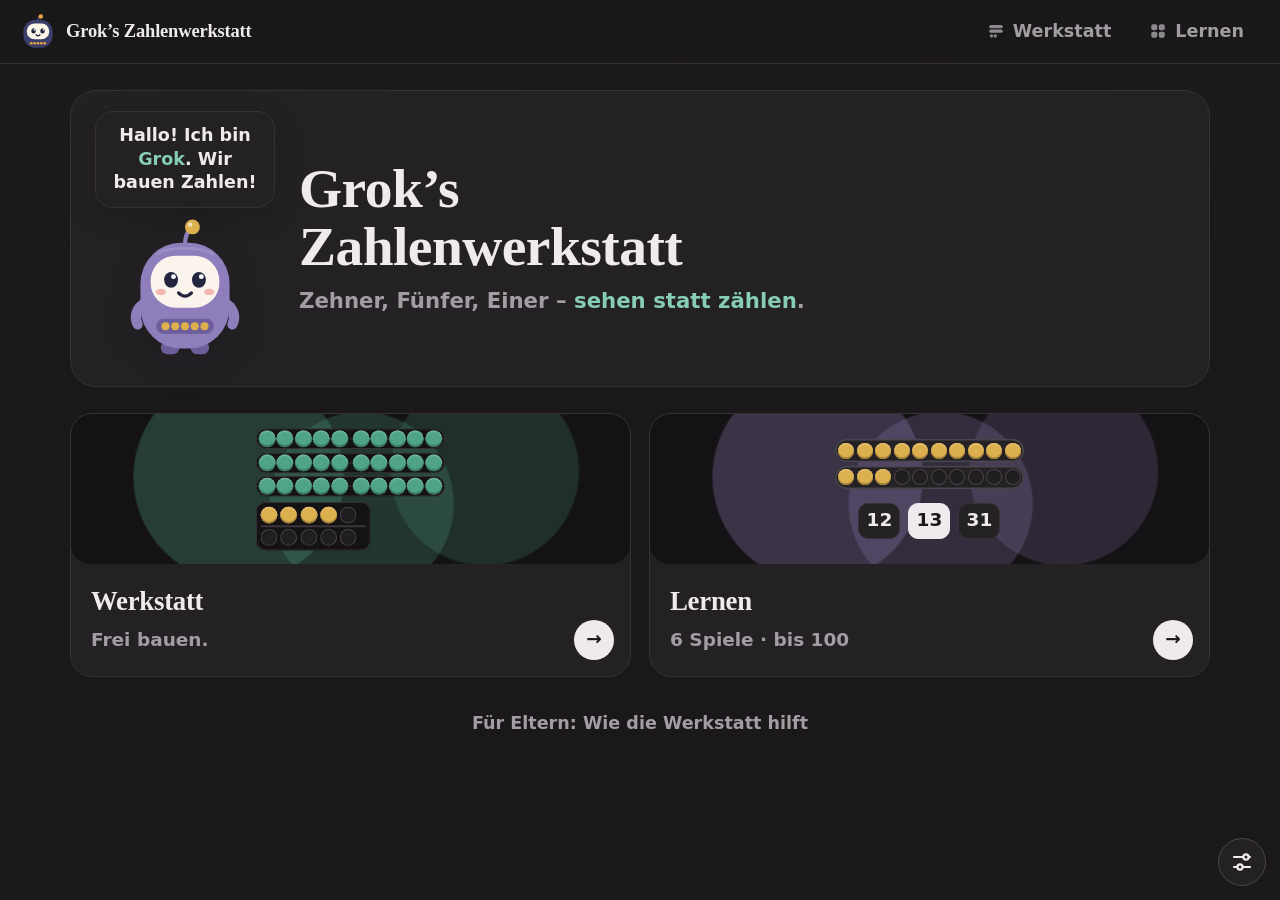
==== index.html @ 6fd3d5c6 "v4: ruhige 2D-Perlen, gleiche Perlengröße, Zehner machen/Bäm-Hammer, sichtbare Mulden, Icons & Geist" ====
<!doctype html>
<html lang="de">
<head>
  <meta charset="utf-8">
  <meta name="viewport" content="width=device-width, initial-scale=1, viewport-fit=cover">
  <meta name="theme-color" content="#1A181A">
  <meta name="apple-mobile-web-app-capable" content="yes">
  <meta name="apple-mobile-web-app-title" content="Zahlenwerkstatt">
  <meta name="description" content="Grok’s Zahlenwerkstatt – Zahlen bis 100 in Fünfern und Zehnern sehen, statt zu zählen.">
  <title>Grok’s Zahlenwerkstatt</title>
  <link rel="icon" href="favicon.svg" type="image/svg+xml">
  <link rel="apple-touch-icon" href="favicon.svg">
  <link rel="preload" href="fonts/andika-700.woff2" as="font" type="font/woff2" crossorigin>
  <script>
    // Einstellungen (Farbwelt, Schrift, Größe) sofort anwenden – kein Aufblitzen der Standardfarben.
    (function () {
      var s = {};
      try { s = (JSON.parse(localStorage.getItem('gzw.v1')) || {}).settings || {}; } catch (e) {}
      var d = document.documentElement;
      d.setAttribute('data-theme', s.theme || 'nacht');
      d.setAttribute('data-font', s.font || 'andika');
      d.setAttribute('data-size', s.size || 'l');
    })();
    // Falls das Stylesheet einmal nicht lädt (z. B. kurzer 503 direkt nach einem Deploy):
    // bis zu 3-mal mit frischer URL neu laden, statt eine ungestylte Seite zu zeigen.
    window.GZW_VERSION = '4';
    window.gzwRetryCss = function (link) {
      var n = (+link.dataset.retry || 0) + 1;
      if (n > 3) return;
      setTimeout(function () {
        var fresh = link.cloneNode();
        fresh.dataset.retry = n;
        fresh.href = 'css/style.css?v=' + window.GZW_VERSION + '&r=' + Date.now();
        link.replaceWith(fresh);
      }, 400 * n);
    };
  </script>
  <link rel="stylesheet" href="css/style.css?v=4" onerror="gzwRetryCss(this)">
</head>
<body>
  <header class="topbar">
    <a class="brand" href="#/" aria-label="Startseite">
      <img src="favicon.svg" alt="" width="36" height="36">
      <span class="brand-text">Grok’s <b>Zahlenwerkstatt</b></span>
    </a>
    <nav class="nav" aria-label="Hauptmenü">
      <a href="#/werkstatt" data-page="werkstatt"><svg class="nav-ico" viewBox="0 0 24 24" aria-hidden="true"><rect x="3" y="4" width="18" height="4.4" rx="2.2"/><rect x="3" y="10" width="18" height="4.4" rx="2.2"/><circle cx="6" cy="18.6" r="2.2"/><circle cx="11" cy="18.6" r="2.2"/></svg><span>Werkstatt</span></a>
      <a href="#/lernen" data-page="lernen"><svg class="nav-ico" viewBox="0 0 24 24" aria-hidden="true"><rect x="3" y="3" width="8" height="8" rx="2.4"/><rect x="13" y="3" width="8" height="8" rx="2.4"/><rect x="3" y="13" width="8" height="8" rx="2.4"/><rect x="13" y="13" width="8" height="8" rx="2.4"/></svg><span>Lernen</span></a>
    </nav>
  </header>
  <main id="app"></main>
  <noscript>Bitte JavaScript aktivieren.</noscript>
  <script type="module" src="js/main.js?v=4"></script>
</body>
</html>
---- css/style.css ----
/* ============================================================
   Grok's Zahlenwerkstatt – ruhig, klar, touch-first
   v4: Themen (Nacht · Kakao · Morgen), Schriften (Andika · Lexend ·
       Fredoka), Größen (Kompakt · Groß · Riesig), flache Perlen,
       sichtbare Mulden, große Bündel-Knöpfe, Layouts ohne Scrollen.
   ============================================================ */

/* ---------- Schriften (SIL OFL, selbst gehostet) ---------- */
@font-face {
  font-family: 'Nunito'; font-style: normal; font-weight: 400 900; font-display: swap;
  src: url('../fonts/nunito-latin.woff2') format('woff2');
  unicode-range: U+0000-00FF, U+0131, U+0152-0153, U+02BB-02BC, U+02C6, U+02DA, U+02DC, U+0304, U+0308, U+0329, U+2000-206F, U+20AC, U+2122, U+2191, U+2193, U+2212, U+2215, U+FEFF, U+FFFD;
}
@font-face {
  font-family: 'Andika'; font-style: normal; font-weight: 400; font-display: swap;
  src: url('../fonts/andika-400.woff2') format('woff2');
}
@font-face {
  font-family: 'Andika'; font-style: normal; font-weight: 700 900; font-display: swap;
  src: url('../fonts/andika-700.woff2') format('woff2');
}
@font-face {
  font-family: 'Lexend'; font-style: normal; font-weight: 400 800; font-display: swap;
  src: url('../fonts/lexend-var.woff2') format('woff2');
}
@font-face {
  font-family: 'Fredoka'; font-style: normal; font-weight: 400 700; font-display: swap;
  src: url('../fonts/fredoka-var.woff2') format('woff2');
}
@font-face {
  font-family: 'Fraunces'; font-style: normal; font-weight: 500 700; font-display: swap;
  src: url('../fonts/fraunces-var.woff2') format('woff2');
}
/* ältere Auswahl (v3) – bleibt für gespeicherte Einstellungen erhalten */
@font-face {
  font-family: 'Atkinson Hyperlegible'; font-style: normal; font-weight: 400; font-display: swap;
  src: url('../fonts/atkinson-400.woff2') format('woff2');
}
@font-face {
  font-family: 'Atkinson Hyperlegible'; font-style: normal; font-weight: 700 900; font-display: swap;
  src: url('../fonts/atkinson-700.woff2') format('woff2');
}

/* ---------- Themen ---------- */
[data-theme="leinen"], [data-theme="salbei"] { --inset: var(--bg-soft); --blue: #7A9CC6; --purple: #9C88CC; --blob-a: 14%; --blob-glow: 16%; }
[data-theme="leinen"] {
  --bg: #F6F1EA; --bg-soft: #EFE8DE; --paper: #FFFCF7;
  --ink: #2A2B3D; --ink-soft: #6B6C80; --on-ink: #FFFFFF;
  --line: #E6DDD0; --line-strong: #D6C9B6;
  --glow-a: #FFF8EF; --glow-b: #E8F0EE;
  --vis-a: #FAF6EF; --vis-b: #EEF4F3;
  --cell: #F3EEE6; --cell-shadow: inset 0 1px 2px rgba(0,0,0,.07);
  --track: #F1EBE2; --wire: rgba(120, 100, 80, .22); --slot: rgba(231, 223, 211, .45);
  --shadow-c: 42, 43, 61;

  --one: #F0A63A; --one-deep: #D8891D; --one-hi: #FFE2A8; --one-ink: #8A5A05;
  --ten: #2D7C79; --ten-deep: #1F5C5A; --ten-hi: #8FD0CC;
  --hun: #C46A4A; --hun-deep: #9A4A32; --hun-hi: #F0B39A; --hun-ink: #8A3D28;
  --mate: #E28AA3; --mate-deep: #C3607E; --mate-hi: #F9D3DD;   /* Verliebte Zahlen – Rosé */
  --ok: #3E9B6E;
  --grok: #3B3F6B; --grok-deep: #2E3158; --grok-face: #FFF6EA; --grok-soft: #6B70A8;
}
[data-theme="salbei"] {
  --bg: #EEF2EE; --bg-soft: #E2E9E3; --paper: #FBFDFB;
  --ink: #22302B; --ink-soft: #5E6E67; --on-ink: #FFFFFF;
  --line: #D8E2DA; --line-strong: #C3D1C6;
  --glow-a: #F7FBF7; --glow-b: #E3ECEA;
  --vis-a: #F4F8F4; --vis-b: #E8F0EC;
  --cell: #EAF0EB; --cell-shadow: inset 0 1px 2px rgba(0,0,0,.07);
  --track: #E9EFEA; --wire: rgba(60, 90, 75, .22); --slot: rgba(214, 226, 217, .5);
  --shadow-c: 34, 48, 43;
  --one: #E9A23B; --one-deep: #CC841C; --one-hi: #FFE0A6; --one-ink: #7E5208;
  --ten: #2F7D6D; --ten-deep: #1E5A4E; --ten-hi: #93D2C2;
  --hun: #B8664A; --hun-deep: #8E4632; --hun-hi: #EBB29A; --hun-ink: #803A26;
  --mate: #DA86A0; --mate-deep: #B85C79; --mate-hi: #F6D0DC;
  --ok: #3A9468;
  --grok: #34485E; --grok-deep: #283A4D; --grok-face: #FBFAF2; --grok-soft: #5D7590;
}
:where(:root), [data-theme="nacht"] {
  /* Nacht – tiefes, warmes Fast-Schwarz; Tiefe durch Tonstufen statt Schatten; gedämpfte Edelstein-Farben */
  --bg: #1A181A; --bg-soft: #211E21; --paper: #242124; --inset: #141214;
  --ink: #EFEAEE; --ink-soft: #A39DA3; --on-ink: #1A181A;
  --line: #353135; --line-strong: #4A454A;
  --glow-a: #1F1C1F; --glow-b: #1C1A1D;
  --vis-a: #1A181A; --vis-b: #161416;
  --cell: #211E21; --cell-shadow: inset 0 1px 2px rgba(0,0,0,.5);
  --track: #141214; --wire: rgba(230, 220, 230, .14); --slot: #141214;
  --shadow-c: 0, 0, 0;
  --one: #DDB04F; --one-deep: #C29434; --one-hi: #F2D58F; --one-ink: #E9C46F;
  --ten: #4FA387; --ten-deep: #86CDB4; --ten-hi: #A3DCC8;
  --hun: #C97A5C; --hun-deep: #A35C42; --hun-hi: #EDB49C; --hun-ink: #E39C80;
  --mate: #D68BA6; --mate-deep: #EAAAC0; --mate-hi: #F6D2DF;
  --blue: #6F8FB8; --purple: #9580BD;
  --ok: #6CC08F;
  --grok: #8E7EBB; --grok-deep: #6C5E9A; --grok-face: #FBF4EC; --grok-soft: #B6A8DD;
  --blob-a: 22%; --blob-glow: 18%;
  color-scheme: dark;
}
/* Kakao – tief und warm: dunkles Kakaobraun, Bernstein, Petrol, Rosé */
[data-theme="kakao"] {
  --bg: #29201C; --bg-soft: #33281F; --paper: #382B24; --inset: #211915;
  --blue: #7C97B8; --purple: #A08AC4; --blob-a: 20%; --blob-glow: 16%;
  --ink: #F7ECDF; --ink-soft: #C6B19F; --on-ink: #29201C;
  --line: #4A3A30; --line-strong: #5E4B3F;
  --glow-a: #3A2A22; --glow-b: #2C2722;
  --vis-a: #31261F; --vis-b: #2D2722;
  --cell: #2C221D; --cell-shadow: inset 0 1px 3px rgba(0,0,0,.45);
  --track: #30251F; --wire: rgba(240, 220, 200, .16); --slot: rgba(92, 72, 60, .4);
  --shadow-c: 0, 0, 0;
  --one: #F4B44C; --one-deep: #D8932A; --one-hi: #FFE3B0; --one-ink: #F8CC82;
  --ten: #58B5A3; --ten-deep: #95DBCC; --ten-hi: #A9E6DA;
  --hun: #E3875F; --hun-deep: #B05D3E; --hun-hi: #F6C0A6; --hun-ink: #F2A988;
  --mate: #EE9DB3; --mate-deep: #F5B5C7; --mate-hi: #FBDCE5;
  --ok: #78C990;
  --grok: #9286D2; --grok-deep: #6C61AE; --grok-face: #FFF6EA; --grok-soft: #B8AFEE;
  color-scheme: dark;
}
/* Hell – das helle Gegenstück zu Nacht: Off-White, weiße Flächen, milchige Pastell-Blasen */
[data-theme="hell"] {
  --bg: #FCFCFC; --bg-soft: #F5F5F5; --paper: #FFFFFF; --inset: #F2F2F2;
  --ink: #1F1D20; --ink-soft: #6B666C; --on-ink: #FFFFFF;
  --line: #E7E5E7; --line-strong: #D3D0D4;
  --glow-a: #FFFFFF; --glow-b: #FAF8FB;
  --vis-a: #FCFCFC; --vis-b: #F7F6F8;
  --cell: #FFFFFF; --cell-shadow: inset 0 1px 2px rgba(0,0,0,.06);
  --track: #F2F2F2; --wire: rgba(60, 50, 60, .16); --slot: #F2F2F2;
  --shadow-c: 31, 29, 32;
  --one: #E3AB3E; --one-deep: #C88E22; --one-hi: #F7DB9C; --one-ink: #8F6210;
  --ten: #3E9A7D; --ten-deep: #237460; --ten-hi: #9ED8C4;
  --hun: #D47859; --hun-deep: #B05A3D; --hun-hi: #F3BCA6; --hun-ink: #A2492D;
  --mate: #E08AAA; --mate-deep: #C25F84; --mate-hi: #F8D3E0;
  --blue: #7EA3D6; --purple: #A58FD6;
  --ok: #2E9A68;
  --grok: #7D6DB0; --grok-deep: #5F518F; --grok-face: #FFF8EF; --grok-soft: #A898D8;
  --blob-a: 16%; --blob-glow: 22%;
}

/* ---------- Schrift & Größe ---------- */
:root, [data-font="andika"] { --font: 'Andika', 'Nunito', system-ui, sans-serif; }
[data-font="lexend"] { --font: 'Lexend', 'Nunito', system-ui, sans-serif; }
[data-font="fredoka"] { --font: 'Fredoka', 'Nunito', system-ui, sans-serif; }
[data-font="nunito"] { --font: 'Nunito', system-ui, -apple-system, 'Segoe UI', sans-serif; }
[data-font="atkinson"] { --font: 'Atkinson Hyperlegible', 'Nunito', system-ui, sans-serif; }
html, html[data-size="l"] { font-size: 18.5px; }        /* Groß (Standard) */
html[data-size="k"] { font-size: 15.5px; }              /* Kompakt – mehr Platz für die Matte */
html[data-size="xl"] { font-size: 22px; }               /* Riesig – große Ziele für kleine Finger */
html[data-size="s"] { font-size: 14px; }                /* ältere Auswahl (v3) */
html[data-size="m"] { font-size: 16px; }

:root {
  --radius: 22px;
  --radius-sm: 14px;
  --b: 28px;
  --top: 64px;
  --ease: cubic-bezier(.2, .8, .2, 1);
  --spring: cubic-bezier(.4, 1.06, .5, 1);   /* kaum Nachfedern, weicher Halt */
}
:root { --shadow: 0 0 0 transparent; --shadow-sm: 0 0 0 transparent; }   /* flach: Tiefe kommt aus den Tonstufen */
[data-theme="leinen"], [data-theme="salbei"] { --shadow: 0 10px 30px rgba(var(--shadow-c), .08); --shadow-sm: 0 4px 14px rgba(var(--shadow-c), .07); }
:root { --font-display: 'Fraunces', Georgia, 'Times New Roman', serif; }

*, *::before, *::after { box-sizing: border-box; }
[hidden] { display: none !important; }
html { -webkit-text-size-adjust: 100%; }
html, body { height: 100%; }
body {
  margin: 0;
  font-family: var(--font);
  color: var(--ink);
  background:
    radial-gradient(1200px 600px at 10% -10%, var(--glow-a) 0%, transparent 60%),
    radial-gradient(900px 500px at 100% 0%, var(--glow-b) 0%, transparent 55%),
    var(--bg);
  background-attachment: fixed;
  line-height: 1.45;
  -webkit-tap-highlight-color: transparent;
  overscroll-behavior: none;
  transition: background-color .3s, color .3s;
}
body.is-activity { overflow: hidden; }
button, a { font-family: inherit; }
button { cursor: pointer; border: none; background: none; color: inherit; font-size: inherit; }
img, svg { display: block; max-width: 100%; }
a { color: inherit; text-decoration: none; }
:focus-visible { outline: 3px solid color-mix(in srgb, var(--ten) 60%, var(--paper)); outline-offset: 3px; border-radius: 10px; }

/* ---------- Topbar ---------- */
.topbar {
  position: sticky; top: 0; z-index: 40; height: var(--top);
  display: flex; align-items: center; justify-content: space-between;
  gap: 16px; padding: 0 20px;
  background: color-mix(in srgb, var(--bg) 84%, transparent);
  backdrop-filter: blur(12px); -webkit-backdrop-filter: blur(12px);
  border-bottom: 1px solid color-mix(in srgb, var(--line) 70%, transparent);
}
.brand { display: flex; align-items: center; gap: 10px; font-weight: 700; letter-spacing: -.01em; white-space: nowrap; }
.brand img { width: 36px; height: 36px; border-radius: 12px; box-shadow: var(--shadow-sm); }
.brand b { font-weight: 800; }
.nav { display: flex; gap: 6px; }
.nav a {
  display: inline-flex; align-items: center; gap: 8px;
  padding: 9px 16px; border-radius: 999px; font-weight: 800; font-size: .95rem;
  color: var(--ink-soft); transition: background .2s var(--ease), color .2s;
}
.nav-ico { width: 18px; height: 18px; fill: currentColor; opacity: .85; }
.nav a:hover { background: var(--bg-soft); color: var(--ink); }
.nav a.is-active { background: var(--ink); color: var(--on-ink); }

#app { max-width: 1180px; margin: 0 auto; padding: 20px 20px 60px; min-height: calc(100vh - var(--top)); }
body.is-activity #app {
  max-width: 1680px; padding: 12px 20px 18px;
  height: calc(100vh - var(--top)); height: calc(100dvh - var(--top)); min-height: 0;
}

/* ---------- Buttons ---------- */
.btn {
  display: inline-flex; align-items: center; justify-content: center; gap: 8px;
  padding: 12px 18px; border-radius: 999px; font-weight: 800; font-size: 1rem; line-height: 1.15;
  background: var(--paper); color: var(--ink); border: 1px solid var(--line-strong); box-shadow: var(--shadow-sm);
  transition: transform .15s var(--ease), background .2s, border-color .2s, opacity .2s;
  touch-action: manipulation; white-space: nowrap;
}
.btn:hover { transform: translateY(-1px); }
.btn:active { transform: translateY(1px); }
.btn:disabled { opacity: .4; pointer-events: none; }
.btn--primary { background: var(--ink); color: var(--on-ink); border-color: var(--ink); }
.btn--ghost { background: transparent; box-shadow: none; }
.btn--soft { background: var(--bg); box-shadow: none; border-color: var(--line); }
.btn.is-on { background: color-mix(in srgb, var(--ten) 16%, var(--paper)); border-color: var(--ten); color: var(--ten-deep); }

.pill {
  display: inline-flex; align-items: center; gap: 6px; white-space: nowrap;
  padding: 6px 12px; border-radius: 999px; font-weight: 800; font-size: .85rem;
  background: var(--bg-soft); color: var(--ink);
}
.pill--one { background: color-mix(in srgb, var(--one) 22%, var(--paper)); color: var(--one-ink); }
.pill--ten { background: color-mix(in srgb, var(--ten) 18%, var(--paper)); color: var(--ten-deep); }
.pill--hun { background: color-mix(in srgb, var(--hun) 18%, var(--paper)); color: var(--hun-ink); }

/* ---------- Perlen (flach, 2D) ---------- */
/* Eine Farbfläche mit zarter Schattierung unten und leichtem Licht oben – keine Kugel-Optik, keine Verzerrung. */
.bead, .cell.on {
  --c: var(--one);
  background: var(--c);
  box-shadow:
    inset 0 calc(var(--b) * -.11) calc(var(--b) * .02) color-mix(in srgb, var(--c) 74%, #000 26%),
    inset 0 calc(var(--b) * .08) calc(var(--b) * .08) color-mix(in srgb, var(--c) 78%, #fff 22%);
  transition: background-color .3s, box-shadow .3s;
}
.bead { width: var(--b); height: var(--b); border-radius: 50%; flex: 0 0 auto; }
.bead--ten, .cell.on--ten { --c: var(--ten); }
.bead--mate, .cell.on--mate { --c: var(--mate); }
.bead--hun, .zone-tens.is-hundred .bead { --c: var(--hun); }
.bead.alt { --c: color-mix(in srgb, var(--one) 82%, #000 18%); }

.rod, .stick {
  display: flex; gap: calc(var(--b) * .08); align-items: center; position: relative;
  padding: calc(var(--b) * .12) calc(var(--b) * .16);
  background:
    linear-gradient(to bottom, transparent calc(50% - 1px), var(--wire) calc(50% - 1px) calc(50% + 1px), transparent calc(50% + 1px)),
    var(--track);
  border-radius: 999px;
  box-shadow: inset 0 0 0 1.5px color-mix(in srgb, var(--line-strong) 65%, transparent);
  touch-action: none; user-select: none; -webkit-user-select: none;
}
.rod .bead:nth-child(5), .stick .bead:nth-child(5) { margin-right: calc(var(--b) * .22); }
.rod .bead { transition: opacity .12s; }
.rod.lifted .bead, .bead.incoming, .bead.lifted { opacity: 0; }
.zone-tens.lifted-all .rod { opacity: .3; }

.rod-stack { display: flex; flex-direction: column; gap: calc(var(--b) * .18); }
.rod-stack > .rod:nth-child(6), .tens-field > .rod-slot:nth-child(6) { margin-top: calc(var(--b) * .35); }
.rod.incoming { background: transparent; box-shadow: none; }
.rod-pack { display: flex; flex-direction: column; gap: 3px; --b: 11px; }
.qty { display: flex; flex-direction: column; gap: calc(var(--b) * .3); align-items: flex-start; }

/* ---------- Zehnerfeld 2×5 ---------- */
.frame {
  position: relative;
  display: grid; grid-template-columns: repeat(5, var(--b)); grid-template-rows: repeat(2, var(--b));
  gap: calc(var(--b) * .34) calc(var(--b) * .18);
  padding: calc(var(--b) * .28);
  width: calc(var(--b) * 6.84);
  background: var(--paper);
  border-radius: calc(var(--b) * .55);
  box-shadow: inset 0 0 0 1px var(--line-strong);
  touch-action: none;
}
.frame::after {
  content: ''; position: absolute; left: calc(var(--b) * .28); right: calc(var(--b) * .28);
  top: calc(50% - 1px); height: 2px;
  background: color-mix(in srgb, var(--line-strong) 80%, transparent);
  border-radius: 2px; pointer-events: none;
}
.cell, .well {
  width: var(--b); height: var(--b); border-radius: 50%; flex: none;
  background: var(--cell);
  box-shadow: inset 0 0 0 max(1.5px, calc(var(--b) * .06)) color-mix(in srgb, var(--line-strong) 85%, transparent), var(--cell-shadow);
}
.cell { transition: transform .2s var(--ease); }
.cell.on.lifted, .cell.on.incoming {
  background: var(--cell);
  box-shadow: inset 0 0 0 max(1.5px, calc(var(--b) * .06)) color-mix(in srgb, var(--line-strong) 85%, transparent), var(--cell-shadow);
}
.cell.pop, .rod.pop { animation: pop .6s cubic-bezier(.45,0,.25,1) both; animation-delay: calc(var(--i, 0) * 30ms); }
.frame.full { box-shadow: inset 0 0 0 2px var(--ten), var(--shadow-sm); }

.field20 { display: flex; flex-direction: column; gap: calc(var(--b) * .28); }
.field20-row {
  display: grid; grid-template-columns: repeat(10, var(--b)); gap: calc(var(--b) * .16);
  padding: calc(var(--b) * .2); background: var(--paper); border-radius: 999px;
  box-shadow: inset 0 0 0 1.5px var(--line-strong);
}
.field20-row .cell:nth-child(5) { margin-right: calc(var(--b) * .18); }

.tens-field { display: flex; flex-direction: column; gap: calc(var(--b) * .18); }
/* Leerer Stangen-Platz: eine gestrichelte Stangen-Form mit 10 Mulden (5 + 5) – man sieht, wie viel Platz ist. */
.rod-slot { display: flex; align-items: center; gap: calc(var(--b) * .3); }
.slot-track {
  position: relative; flex: none;
  width: calc(var(--b) * 11.26); height: calc(var(--b) * 1.24);
  border-radius: 999px;
  outline: max(1.5px, calc(var(--b) * .05)) dashed color-mix(in srgb, var(--line-strong) 90%, transparent); outline-offset: -1px;
  background: var(--slot);
}
.wells { display: flex; align-items: center; gap: calc(var(--b) * .08); padding: calc(var(--b) * .12) calc(var(--b) * .16); }
.wells .well { opacity: .75; }
.wells .well:nth-child(5) { margin-right: calc(var(--b) * .22); }
.rod-slot.has-rod .slot-track { outline-color: transparent; }
.rod-slot .rod { position: absolute; inset: 0; }
.rod-slot.has-rod .wells { visibility: hidden; }
.tens-field > .rod-slot { width: max-content; }
/* Hammer zum Aufbrechen – an jeder Stange */
.split-btn {
  width: calc(var(--b) * 1.12); height: calc(var(--b) * 1.12); flex: none; padding: calc(var(--b) * .2);
  border-radius: 50%; display: grid; place-items: center;
  background: var(--paper); color: var(--hun-ink);
  border: max(1.5px, calc(var(--b) * .05)) solid color-mix(in srgb, var(--hun) 55%, var(--line));
  box-shadow: var(--shadow-sm); touch-action: manipulation;
  transition: transform .15s var(--ease), background .2s, opacity .2s;
}
.split-btn .ico { width: 100%; height: 100%; }
.split-btn:hover { transform: rotate(-12deg) scale(1.06); background: color-mix(in srgb, var(--hun) 14%, var(--paper)); }
.split-btn:active { transform: scale(.92); }
.rod-slot:not(.has-rod) .split-btn, .bmat.no-split .split-btn { visibility: hidden; }
.bmat.hint-split .rod-slot.has-rod .split-btn { animation: soft-pulse-hun 1.8s ease-in-out infinite; }
@keyframes soft-pulse-hun { 50% { box-shadow: 0 0 0 calc(var(--b) * .18) color-mix(in srgb, var(--hun) 25%, transparent); transform: scale(1.06); } }

@keyframes pop {
  0% { transform: scale(.82); opacity: 0; }
  100% { transform: scale(1); opacity: 1; }
}

/* ---------- Ziffern & Zahlenkarten ---------- */
.digits { display: inline-flex; font-weight: 900; letter-spacing: -.03em; font-variant-numeric: tabular-nums; }
.digits.big { font-size: clamp(2.4rem, 6vh, 3.8rem); line-height: 1; }
.dg--one { color: var(--one-deep); }
.dg--ten { color: var(--ten); }
.dg--hun { color: var(--hun); }

.ncards { display: inline-flex; align-items: center; gap: 8px; padding: 6px; border-radius: 16px; cursor: pointer; transition: background .2s; }
.ncards:hover { background: var(--bg-soft); }
.ncard {
  display: inline-flex; align-items: center; justify-content: center;
  min-width: 58px; height: 50px; padding: 0 10px;
  border-radius: 12px; font-weight: 900; font-size: 1.4rem;
  box-shadow: var(--shadow-sm); position: relative;
}
.ncard--ten { background: color-mix(in srgb, var(--ten) 16%, var(--paper)); color: var(--ten-deep); border: 2px solid color-mix(in srgb, var(--ten) 35%, var(--paper)); }
.ncard--one { background: color-mix(in srgb, var(--one) 20%, var(--paper)); color: var(--one-ink); border: 2px solid color-mix(in srgb, var(--one) 40%, var(--paper)); min-width: 40px; }
.ncard.wide { min-width: 80px; }
.ncards-plus { font-weight: 800; color: var(--ink-soft); transition: opacity .25s; }
.ncards.stacked { position: relative; height: 50px; width: 84px; }
.ncards.stacked .ncard--ten { position: absolute; left: 0; top: 0; }
.ncards.stacked .ncard--one { position: absolute; left: 30px; top: 0; z-index: 2; animation: stack-in .35s var(--ease); }
.ncards.stacked .ncards-plus { opacity: 0; width: 0; overflow: hidden; }
.ncards.no-stack { cursor: default; }
@keyframes stack-in { from { transform: translateX(20px); opacity: .4; } to { transform: none; opacity: 1; } }

/* ---------- Baukasten: Matte ---------- */
.bmat-host { flex: 1 1 0; min-height: 0; min-width: 0; position: relative; overflow: hidden; }
.bmat {
  position: absolute; inset: 0; margin: auto;
  width: max-content; height: max-content;
  display: grid; gap: calc(var(--b) * .4);
}
.bmat:not(.is-fitted) { visibility: hidden; }
.bmat[data-mode="row"] { grid-template-columns: auto auto; }
.bmat[data-mode="col"] { grid-template-columns: auto; }
.zone {
  background: var(--paper); border-radius: calc(var(--b) * .7);
  box-shadow: var(--shadow-sm); border: 1px solid var(--line);
  padding: calc(var(--b) * .42) calc(var(--b) * .5);
  display: flex; flex-direction: column; gap: calc(var(--b) * .3);
  transition: box-shadow .2s, border-color .2s, background .2s;
}
.zone.drop-ok, .drop-ok { outline: 2.5px dashed color-mix(in srgb, var(--ten) 70%, transparent); outline-offset: 4px; }
.hint-target { outline: 2.5px dashed color-mix(in srgb, var(--ten) 70%, transparent); outline-offset: 4px; animation: hint-glow 1.2s ease-in-out infinite; }
@keyframes hint-glow { 50% { outline-color: color-mix(in srgb, var(--ten) 25%, transparent); } }
.zone.drop-hover {
  border-color: var(--ten);
  box-shadow: 0 0 0 4px color-mix(in srgb, var(--ten) 18%, transparent), var(--shadow-sm);
  background: color-mix(in srgb, var(--ten) 5%, var(--paper));
}
.zone-head {
  display: flex; align-items: center; gap: 8px; min-height: 3.3em;
  font-size: clamp(.78rem, calc(var(--b) * .42), 1.1rem);
}
.zone-tag { display: inline-flex; align-items: center; gap: .4em; flex: none; }
.zone-ico { display: inline-flex; }
.zone-ico .ico-bar { width: 2.6em; height: auto; }
.zone-ico .ico-bead, .zone-ico .ico-plate { width: 1em; height: 1em; }
.zone-count { font-weight: 900; font-size: 1.35em; font-variant-numeric: tabular-nums; line-height: 1; }
/* Große Bild-Knöpfe: „Zehner machen“, „Hunderter machen“ */
.act-btn {
  margin-left: auto; min-width: 0; height: 3em;
  display: inline-flex; align-items: center; gap: .5em; padding: .25em .95em .25em .65em;
  border-radius: 999px; font-weight: 900; font-size: 1.1em; line-height: 1.05; text-align: left;
  background: var(--paper); color: var(--ink);
  border: 2px solid var(--ten);
  box-shadow: 0 0 0 0 color-mix(in srgb, var(--ten) 35%, transparent), var(--shadow-sm);
  touch-action: none; cursor: pointer;
  animation: act-in .45s var(--spring), act-pulse 1.9s ease-in-out .45s infinite;
}
.act-btn .btn-ico { display: inline-flex; flex: none; }
.act-btn .ico-bundle { height: 2em; width: auto; }
.act-btn .ico-hundred { height: 1.6em; width: auto; }
.act-btn .ico-hammer { height: 1.6em; width: 1.6em; color: var(--hun-ink); }
.act-txt { white-space: normal; max-width: 6.2em; color: var(--ten-deep); }
.act-btn--hun { border-color: var(--hun); animation-name: act-in, act-pulse-hun; }
.act-btn--hun .act-txt { color: var(--hun-ink); }
.act-btn:hover { background: color-mix(in srgb, var(--ten) 10%, var(--paper)); }
.act-btn:active { transform: scale(.96); }
@keyframes act-in { from { transform: scale(.6); opacity: 0; } }
@keyframes act-pulse {
  0%, 100% { box-shadow: 0 0 0 0 color-mix(in srgb, var(--ten) 40%, transparent), var(--shadow-sm); transform: scale(1); }
  50% { box-shadow: 0 0 0 .45em color-mix(in srgb, var(--ten) 0%, transparent), var(--shadow-sm); transform: scale(1.035); }
}
@keyframes act-pulse-hun {
  0%, 100% { box-shadow: 0 0 0 0 color-mix(in srgb, var(--hun) 40%, transparent), var(--shadow-sm); transform: scale(1); }
  50% { box-shadow: 0 0 0 .45em color-mix(in srgb, var(--hun) 0%, transparent), var(--shadow-sm); transform: scale(1.035); }
}
.zone-tens .zone-count { color: var(--ten); }
.zone-units .zone-count { color: var(--one-deep); }
.zone-tens.is-hundred { background: color-mix(in srgb, var(--hun) 6%, var(--paper)); }
.zone-tens.is-hundred .zone-count { color: var(--hun); }
.zone.flash-zone { animation: flash-zone .9s var(--ease); }
@keyframes flash-zone { 40% { box-shadow: 0 0 0 6px color-mix(in srgb, var(--hun) 30%, transparent); } }
.frames { display: flex; flex-direction: column; gap: calc(var(--b) * .3); align-items: flex-start; }
.bmat[data-mode="col"] .frames { flex-direction: row; }
.frame-wrap { display: flex; }

/* ---------- Baukasten: Auswahl (Zehner · Fünfer · Einer) ---------- */
.picker { position: relative; display: grid; gap: 10px; grid-template-columns: minmax(0, 1fr); }
.pick {
  display: flex; flex-direction: column; align-items: stretch; gap: 8px;
  padding: 12px 14px; border-radius: 18px; text-align: left;
  background: var(--bg); border: 1px solid var(--line);
  touch-action: none; user-select: none; -webkit-user-select: none; cursor: grab; min-width: 0; overflow: hidden;
  transition: transform .15s var(--ease), border-color .2s, box-shadow .2s;
}
.pick:hover { border-color: var(--line-strong); box-shadow: var(--shadow-sm); }
.pick:active { cursor: grabbing; transform: scale(.98); }
.pick-vis { --b: var(--pb, 18px); display: flex; align-items: center; gap: calc(var(--b) * .1); min-height: calc(var(--b) * 1.3); }
.pick-vis--10 {
  align-self: flex-start;
  padding: calc(var(--b) * .12) calc(var(--b) * .16); border-radius: 999px; gap: calc(var(--b) * .08);
  background:
    linear-gradient(to bottom, transparent calc(50% - 1px), var(--wire) calc(50% - 1px) calc(50% + 1px), transparent calc(50% + 1px)),
    var(--track);
  box-shadow: inset 0 0 0 1.5px color-mix(in srgb, var(--line-strong) 65%, transparent);
}
.pick-vis--10 .bead:nth-child(5) { margin-right: calc(var(--b) * .22); }
.pick-vis--5 { --b: var(--pb5, 24px); gap: calc(var(--b) * .24); }   /* fünf einzelne Perlen – kein Päckchen */
.pick-vis--1 { --b: var(--pb1, 28px); }
.pick-num { font-weight: 900; font-size: 1.35rem; line-height: 1; color: var(--one-ink); align-self: flex-end; font-variant-numeric: tabular-nums; }
.pick--10 .pick-num { color: var(--ten-deep); }
.trash-ico { width: 44px; height: 44px; display: block; }
.picker-trash {
  position: absolute; inset: -4px; display: grid; place-items: center; border-radius: 20px;
  font-weight: 900; color: var(--hun); background: color-mix(in srgb, var(--paper) 82%, transparent);
  border: 2px dashed color-mix(in srgb, var(--hun) 55%, transparent);
  opacity: 0; pointer-events: none; transition: opacity .2s;
}
.picker.trash-mode .picker-trash { opacity: 1; }

/* ---------- Effekt-Ebene (fliegende Perlen) ---------- */
.fx-layer { position: fixed; inset: 0; pointer-events: none; z-index: 1000; overflow: hidden; }
.fx-bead {
  --b: 40px; position: absolute; left: 0; top: 0; width: 40px; height: 40px;
  will-change: transform; backface-visibility: hidden;
  box-shadow:
    inset 0 calc(var(--b) * -.11) calc(var(--b) * .02) color-mix(in srgb, var(--c) 74%, #000 26%),
    inset 0 calc(var(--b) * .08) calc(var(--b) * .08) color-mix(in srgb, var(--c) 78%, #fff 22%),
    0 calc(var(--b) * .1) calc(var(--b) * .18) rgba(var(--shadow-c), .16);
  transition: background-color .25s, box-shadow .25s;
}
/* Geister-Hand */
.hint-hand { position: fixed; left: 0; top: 0; width: 46px; height: 54px; z-index: 1200; pointer-events: none; opacity: 0; filter: drop-shadow(0 4px 8px rgba(0,0,0,.25)); }
.hint-hand > svg { width: 100%; height: 100%; position: relative; z-index: 1; }
.hint-carry { position: absolute; left: 22px; top: 4px; transform: translate(-50%, -50%); opacity: .55; pointer-events: none; }
.ghost {
  position: fixed; left: 0; top: 0; z-index: 1000; pointer-events: none;
  will-change: transform; filter: drop-shadow(0 12px 20px rgba(var(--shadow-c), .25));
  transition: opacity .15s;
}
.ghost-drop { opacity: 0; transition: opacity .15s, transform .15s; }
.ghost-return { transition: transform .28s var(--ease), opacity .28s; opacity: .5; }
.plate-ghost { display: flex; flex-direction: column; gap: 3px; --b: 12px; }

/* ---------- Grok ---------- */
.grok-wrap { display: flex; align-items: flex-end; gap: 12px; }
.grok-wrap--column { flex-direction: column; align-items: flex-start; gap: 8px; }
.grok-wrap--row { flex-direction: row; align-items: center; }
.grok-wrap--hero { flex-direction: column; align-items: center; gap: 8px; }
.grok-wrap--column .grok { order: 2; }
.grok {
  width: 96px; height: 110px; padding: 0; flex: 0 0 auto;
  filter: drop-shadow(0 8px 16px rgba(var(--shadow-c), .14));
  transition: transform .25s var(--ease);
  touch-action: manipulation;
}
.grok:hover { transform: translateY(-3px); }
.grok:active { transform: scale(.96); }
.grok-svg { width: 100%; height: 100%; overflow: visible; }
.g-eyes-happy { display: none; }
.grok.is-happy .g-eyes-open { display: none; }
.grok.is-happy .g-eyes-happy { display: block; }
.grok.is-talk .g-mouth { animation: talk .5s ease 2; }
.grok.is-happy .g-all { animation: bounce .6s var(--ease); }
.grok.is-think .g-bead { animation: bead-bob .8s ease; }
.grok.is-talk .g-arm-r { animation: wave .7s ease; transform-origin: 112px 92px; }
@keyframes talk { 0%,100% { d: path('M63 82 Q70 89 77 82'); } 50% { d: path('M63 84 Q70 92 77 84'); } }
@keyframes bounce { 0%,100% { transform: translateY(0); } 40% { transform: translateY(-6px); } }
@keyframes bead-bob { 0%,100% { transform: translateY(0); } 50% { transform: translateY(-4px); } }
@keyframes wave { 0%,100% { transform: rotate(0); } 50% { transform: rotate(18deg); } }

.bubble {
  position: relative; max-width: 280px; min-width: 120px;
  padding: 12px 15px; border-radius: 18px 18px 18px 6px;
  background: var(--paper); border: 1px solid var(--line);
  box-shadow: var(--shadow); font-size: .95rem; font-weight: 600; line-height: 1.35;
  color: var(--ink); opacity: 0; transform: translateY(6px) scale(.96);
  pointer-events: none; transition: opacity .25s var(--ease), transform .25s var(--ease);
}
.bubble.show { opacity: 1; transform: none; pointer-events: auto; }
.bubble b { color: var(--ten-deep); }
.grok-wrap--column .bubble { border-radius: 18px 18px 18px 6px; }
.grok-wrap--hero .bubble { border-radius: 18px; max-width: 260px; text-align: center; }

/* ---------- Start ---------- */
.home { display: flex; flex-direction: column; gap: 26px; padding-top: 6px; }
.hero {
  display: grid; grid-template-columns: 180px 1fr; gap: 24px; align-items: center;
  padding: 20px 24px; background: var(--paper); border-radius: calc(var(--radius) + 4px);
  box-shadow: var(--shadow); border: 1px solid var(--line);
}
.hero-title { margin: 0; font-size: clamp(2rem, 5vw, 3rem); line-height: 1.05; letter-spacing: -.03em; font-weight: 900; }
.hero-sub { margin: 10px 0 0; font-size: 1.15rem; color: var(--ink-soft); font-weight: 600; }
.hero-sub b { color: var(--ten-deep); }
.hero-grok .grok { width: 130px; height: 150px; }
.home-cards { display: grid; grid-template-columns: 1fr 1fr; gap: 18px; }
.home-card {
  position: relative; display: grid; grid-template-rows: 150px auto;
  background: var(--paper); border-radius: var(--radius); overflow: hidden;
  border: 1px solid var(--line); box-shadow: var(--shadow);
  transition: transform .2s var(--ease), box-shadow .2s;
}
.home-card:hover { transform: translateY(-3px); box-shadow: 0 16px 36px rgba(var(--shadow-c), .14); }
.home-card-vis {
  overflow: hidden; contain: paint;
  display: flex; align-items: center; justify-content: center; gap: 14px;
  background: linear-gradient(160deg, var(--vis-a), var(--vis-b)); --b: 18px; padding: 16px;
}
.home-card--lernen .home-card-vis { --b: 16px; }
.home-lernen-vis { display: flex; flex-direction: column; align-items: center; gap: 14px; }
.mini-choices { display: flex; gap: 8px; }
.mini-choices span { width: 42px; height: 36px; display: grid; place-items: center; border-radius: 10px; font-weight: 800; background: var(--paper); border: 1px solid var(--line); }
.mini-choices span.on { background: var(--ink); color: var(--on-ink); border-color: var(--ink); }
.home-card-text { padding: 18px 20px 22px; }
.home-card-text h2 { margin: 0 0 6px; font-size: 1.45rem; font-weight: 900; letter-spacing: -.02em; }
.home-card-text p { margin: 0; color: var(--ink-soft); font-weight: 600; }
.home-card-go {
  position: absolute; right: 16px; bottom: 16px; width: 40px; height: 40px; border-radius: 50%;
  display: grid; place-items: center; background: var(--ink); color: var(--on-ink); font-weight: 800;
}
.home-parents { align-self: center; color: var(--ink-soft); font-weight: 700; font-size: .95rem; padding: 8px 14px; border-radius: 999px; }
.home-parents:hover { background: var(--bg-soft); color: var(--ink); }

/* ---------- Seitenkopf ---------- */
.page-head { display: flex; justify-content: space-between; align-items: flex-end; gap: 6px 16px; margin-bottom: 16px; flex-wrap: wrap; }
.page-head h1 { margin: 0; font-size: clamp(1.6rem, 3vw, 2rem); font-weight: 900; letter-spacing: -.02em; }
.page-head p { margin: 0; color: var(--ink-soft); font-weight: 600; }

/* ---------- Lernen ---------- */
.game-grid { display: grid; grid-template-columns: repeat(auto-fill, minmax(260px, 1fr)); gap: 16px; }
.game-card {
  background: var(--paper); border-radius: var(--radius); padding: 14px;
  border: 1px solid var(--line); box-shadow: var(--shadow-sm);
  display: flex; flex-direction: column; gap: 6px; min-width: 0;
  animation: card-in .4s var(--ease) both; animation-delay: var(--d, 0ms);
}
@keyframes card-in { from { opacity: 0; transform: translateY(8px); } }
.game-card-vis {
  position: relative; height: 104px; display: flex; align-items: center; justify-content: center;
  background: linear-gradient(160deg, var(--vis-a), var(--vis-b)); border-radius: 16px; --b: 14px;
  overflow: hidden; contain: paint;
}
.game-card-vis > *, .home-card-vis > * { flex: none; transform-origin: center; }
.icon-arrow { font-weight: 900; color: var(--ten); font-size: 1.3rem; }
.icon-stack { display: flex; gap: 8px; align-items: center; }
.game-card h2 { margin: 4px 0 0; font-size: 1.2rem; font-weight: 900; line-height: 1.2; }
.game-card p { margin: 0; color: var(--ink-soft); font-weight: 600; font-size: .92rem; line-height: 1.35; }
.lernen .game-card p { display: none; }   /* Kinder sehen das Bild – Beschreibung steht im aria-label */
.levels { display: flex; gap: 8px; margin-top: auto; padding-top: 6px; }
.level {
  flex: 1; min-width: 0; display: flex; flex-direction: column; align-items: center; justify-content: center; gap: 2px;
  padding: 8px 4px; border-radius: 14px; background: var(--bg);
  border: 1px solid var(--line); font-weight: 800; transition: background .2s, border-color .2s;
}
.level:hover { border-color: var(--ten); }
.level.is-done { background: color-mix(in srgb, var(--ok) 14%, var(--paper)); border-color: color-mix(in srgb, var(--ok) 40%, var(--paper)); color: var(--ok); }
.level.is-next { border-color: var(--ink); box-shadow: 0 0 0 2px color-mix(in srgb, var(--ink) 12%, transparent); }
.level-num { font-size: 1.1rem; line-height: 1.1; }
.level-label { font-size: .72rem; color: var(--ink-soft); font-weight: 700; text-align: center; line-height: 1.2; }
.level.is-done .level-label { color: var(--ok); }

/* ---------- Aktivitäten: gemeinsamer Rahmen ---------- */
.play { height: 100%; display: grid; grid-template-rows: auto minmax(0, 1fr); gap: 10px; min-height: 0; }
.play-head { display: flex; align-items: center; gap: 12px; min-width: 0; }
.back {
  display: inline-flex; align-items: center; gap: 6px; flex: none;
  font-weight: 800; color: var(--ink-soft); padding: 8px 12px; border-radius: 999px;
}
.back-arrow { font-size: 1.15rem; line-height: 1; }
.back:hover { background: var(--bg-soft); color: var(--ink); }
.play-title { display: flex; align-items: baseline; gap: 4px 12px; flex-wrap: wrap; min-width: 0; }
.play-title h1 { margin: 0; font-size: 1.35rem; font-weight: 900; letter-spacing: -.01em; white-space: nowrap; }
.badge {
  display: inline-block; padding: 3px 10px; border-radius: 999px; white-space: nowrap;
  background: var(--bg-soft); font-size: .78rem; font-weight: 800; color: var(--ink-soft);
}
.progress { display: flex; gap: 6px; margin-left: auto; flex: none; }
.dot { width: 12px; height: 12px; border-radius: 50%; background: var(--line-strong); transition: background .25s, transform .25s; }
.dot.is-on { background: var(--ok); }
.dot.is-now { transform: scale(1.25); box-shadow: 0 0 0 3px color-mix(in srgb, var(--ten) 25%, transparent); background: var(--ten); }

.play-card {
  display: grid; grid-template-columns: minmax(0, 1fr) clamp(250px, 21vw, 320px); gap: 20px;
  background: var(--paper); border-radius: calc(var(--radius) + 4px); padding: 18px;
  border: 1px solid var(--line); box-shadow: var(--shadow); min-height: 0;
}
.stage { min-width: 0; min-height: 0; display: flex; flex-direction: column; gap: 10px; }
.rail {
  display: flex; flex-direction: column; gap: 12px; min-width: 0; min-height: 0;
  padding-left: 20px; border-left: 1px solid var(--line);
}
.rail-tools { display: flex; flex-direction: column; gap: 10px; min-width: 0; }
.rail-tools:empty, .rail-actions:empty { display: none; }
.rail-actions { display: flex; flex-wrap: wrap; gap: 8px; }
.rail-actions .btn { flex: 1 1 auto; }
.rail-grok { margin-top: auto; padding-top: 6px; display: flex; justify-content: flex-start; }
.rail-grok .grok { width: 96px; height: 110px; }
.rail-grok .bubble { max-width: 100%; }

/* Aufgabenzeile über der Bühne */
.task { display: flex; align-items: baseline; justify-content: center; gap: 4px 14px; flex-wrap: wrap; text-align: center; flex: none; }
.task-label { font-weight: 800; color: var(--ink-soft); font-size: 1.25rem; }
.task-num { font-size: clamp(2rem, 6.5vh, 3.6rem); font-weight: 900; letter-spacing: -.03em; line-height: 1.05; color: var(--ten-deep); }
.task-num--eq { color: var(--ink); display: inline-flex; align-items: baseline; gap: .12em; flex-wrap: wrap; justify-content: center; }
.task-word { font-size: clamp(1.6rem, 5vh, 2.7rem); font-weight: 900; color: var(--ten-deep); line-height: 1.1; }
.task-meta { font-weight: 700; color: var(--ink-soft); }
.task-text { font-size: clamp(1.1rem, 3vh, 1.55rem); font-weight: 900; line-height: 1.25; }
.box {
  display: inline-flex; min-width: 1.4em; justify-content: center;
  padding: 0 .15em; border-bottom: .08em dashed var(--line-strong); color: var(--ink-soft);
}
.box.is-filled { border-bottom-color: var(--ok); color: var(--ok); animation: pop .4s var(--spring); }
.heart { display: inline-block; width: .7em; height: .7em; color: var(--mate); align-self: center; }
.heart svg { width: 100%; height: 100%; }
.add-chip { display: inline-flex; padding: 2px 10px; border-radius: 999px; font-weight: 900; background: var(--bg-soft); color: var(--ink); transition: background .2s, color .2s; }
.add-chip.is-ok { background: color-mix(in srgb, var(--ok) 20%, var(--paper)); color: var(--ok); }
.hint-line { margin: 0; text-align: center; color: var(--ink-soft); font-weight: 600; font-size: .92rem; }

/* Bühne mit Einpassung */
.fitbox { flex: 1 1 0; min-height: 0; min-width: 0; position: relative; overflow: hidden; }
.fit-content { position: absolute; left: 50%; top: 50%; width: max-content; transform: translate(-50%, -50%); transform-origin: center; }

/* Werkstatt-Anzeige */
.readout {
  display: flex; align-items: center; gap: 8px 22px; flex-wrap: wrap; flex: none;
  padding: 2px 4px 12px; border-bottom: 1px solid var(--line);
}
.ro-num { display: flex; align-items: baseline; gap: 10px; }
.ro-label { font-weight: 800; color: var(--ink-soft); font-size: 1.2rem; }
.ro-text { display: flex; flex-direction: column; gap: 4px; min-width: 0; }
.ro-word { font-weight: 800; color: var(--ink-soft); font-size: 1.15rem; line-height: 1.2; }
.ro-place { display: flex; gap: 6px; flex-wrap: wrap; align-items: center; }
.ro-sub { font-size: .85rem; font-weight: 700; color: var(--ink-soft); }
.ro-cards { margin-left: auto; }
.readout.is-goal .ro-num .digits { color: var(--ten-deep); }
.readout.is-goal .dg { color: inherit; }

/* Antworten */
.rail-choices { display: flex; flex-direction: column; gap: 8px; }
.choices-q { margin: 0; font-weight: 800; color: var(--ink-soft); }
.choices { display: flex; flex-wrap: wrap; gap: 10px; }
.choice {
  flex: 1 1 0; min-width: 64px; min-height: 62px; padding: 10px 12px; border-radius: 18px;
  background: var(--bg); border: 2px solid var(--line-strong); font-weight: 900; font-size: 1.5rem; color: var(--ink);
  box-shadow: var(--shadow-sm); transition: transform .15s, background .2s, border-color .2s, opacity .2s;
  touch-action: manipulation;
}
.choice:hover { transform: translateY(-2px); border-color: var(--ten); }
.choice.is-right { background: color-mix(in srgb, var(--ok) 18%, var(--paper)); border-color: var(--ok); color: var(--ok); }
.choice.is-dim { opacity: .35; }
.choices.is-solved .choice:not(.is-right) { opacity: .3; pointer-events: none; }
.wiggle { animation: wiggle .55s ease; }
@keyframes wiggle { 20% { transform: translateX(-6px); } 40% { transform: translateX(6px); } 60% { transform: translateX(-4px); } 80% { transform: translateX(4px); } }
.burst { position: fixed; width: 10px; height: 10px; border-radius: 50%; z-index: 1100; pointer-events: none; animation: burst .85s var(--ease) forwards; }
@keyframes burst { 0% { transform: translate(0,0) scale(1); opacity: 1; } 100% { transform: translate(var(--dx), var(--dy)) scale(0); opacity: 0; } }

.done { margin: auto; text-align: center; padding: 20px; }
.done h2 { margin: 0 0 8px; font-size: 2.2rem; font-weight: 900; }
.done p { margin: 0; color: var(--ink-soft); font-weight: 700; }
.done-actions { display: flex; gap: 10px; justify-content: center; flex-wrap: wrap; margin-top: 20px; }

/* ---------- Spiele ---------- */
/* Schnelles Sehen */
.sehen-board { --b: 40px; padding: 10px; transition: filter .35s, opacity .35s; }
.sehen-board.is-hidden { filter: blur(14px); opacity: .12; pointer-events: none; }

/* Verliebte Zahlen */
.love-vis { --b: 40px; display: flex; flex-direction: column; align-items: center; gap: 14px; padding: 8px; }
.love-vis.is-hundred { --b: 20px; }
.love-vis .drop-target { transition: box-shadow .2s; }
.love-vis .drop-target.drop-hover, .fitbox.drop-hover .drop-target { box-shadow: 0 0 0 5px color-mix(in srgb, var(--mate) 30%, transparent), var(--shadow-sm); }
.love-vis .is-good { box-shadow: inset 0 0 0 2.5px var(--ok), var(--shadow-sm); }
.love-vis .show-holes .cell:not(.on) { box-shadow: inset 0 0 0 2.5px var(--mate); background: color-mix(in srgb, var(--mate) 14%, var(--paper)); animation: pop .4s var(--spring); }
.love-tray { display: flex; flex-direction: column; gap: 10px; }
.love-tray.is-done { pointer-events: none; opacity: .5; }
.love-piece {
  display: flex; justify-content: center; align-items: center; padding: 12px; min-height: 64px;
  border-radius: 18px; background: var(--bg); border: 1px solid var(--line);
  cursor: grab; touch-action: none; user-select: none; transition: opacity .2s, transform .15s, border-color .2s;
}
.love-piece:hover { border-color: color-mix(in srgb, var(--mate) 60%, var(--line)); }
.love-beads { --b: 34px; display: flex; flex-wrap: wrap; justify-content: center; gap: calc(var(--b) * .16); max-width: calc(var(--b) * 5.64); }
.love-piece.is-lifted .bead { opacity: 0; }
.love-piece.is-lifted.love-piece--rods { opacity: .25; }
.love-piece.is-tried { opacity: .45; }
.fx-bead.is-parked { animation: none; }

/* Zerlege-Zauber */
.zz { display: flex; flex-direction: column; align-items: center; gap: 22px; padding: 8px 12px; }
.zz-chain-wrap { position: relative; padding-top: 54px; }
.zz-chain {
  --b: 42px; --split: 36px;
  position: relative; display: flex; align-items: center; padding: 10px calc(16px + var(--split) / 2); border-radius: 999px;
  background: var(--track); box-shadow: inset 0 0 0 1.5px color-mix(in srgb, var(--line-strong) 60%, transparent);
  touch-action: none;
}
.zz-chain::before {
  content: ''; position: absolute; left: 14px; right: 14px; top: calc(50% - 1.5px); height: 3px;
  background: var(--wire); border-radius: 2px;
}
.zz-chain.is-wrap { flex-wrap: wrap; row-gap: 62px; width: calc(10 * var(--b) + 40px + 160px + 34px + var(--split)); border-radius: 34px; padding-top: 12px; padding-bottom: 12px; }
.zz-chain.is-wrap::before { display: none; }
.zz-chain .bead { position: relative; margin: 0 2px; transition: transform .85s var(--spring); }
.zz-chain.is-cut .bead.part-a { transform: translateX(calc(var(--split) / -2)); }
.zz-chain.is-cut .bead.part-b { transform: translateX(calc(var(--split) / 2)); }
.zz-chain.is-cut .cut { transform: translateX(calc(var(--split) / -2)); }
.cut { position: relative; z-index: 1; width: 16px; height: calc(var(--b) * 1.3); flex: none; border-radius: 8px; transition: transform .85s var(--spring); }
.zz-chain.is-cut .cut.is-open ~ .cut { transform: translateX(calc(var(--split) / 2)); }
.cut::after {
  content: ''; position: absolute; left: 50%; top: 18%; bottom: 18%; width: 2px; transform: translateX(-50%);
  background: color-mix(in srgb, var(--line-strong) 70%, transparent); border-radius: 2px; transition: all .2s;
}
.cut--five::after { background: color-mix(in srgb, var(--ten) 45%, var(--line)); width: 3px; top: 10%; bottom: 10%; }
.cut:hover::after { background: var(--mate); width: 4px; top: 0; bottom: 0; }
.cut.is-open::after { opacity: 0; }
.zz-chain.is-cut .cut.is-open { transform: none; }
.zz-badge {
  position: absolute; z-index: 2; top: 0; left: 0; min-width: 50px; height: 44px; padding: 0 12px; border-radius: 15px;
  display: grid; place-items: center; font-weight: 900; font-size: 1.6rem; line-height: 1;
  opacity: 0; transform: translate(-50%, 10px) scale(.6); transition: opacity .3s, transform .7s var(--spring), left .7s var(--spring);
  box-shadow: var(--shadow-sm);
}
.zz-badge::after { content: ''; position: absolute; left: 50%; bottom: -6px; width: 12px; height: 12px; background: inherit; transform: translateX(-50%) rotate(45deg); border-radius: 2px; }
.zz-badge--a { background: color-mix(in srgb, var(--one) 24%, var(--paper)); color: var(--one-ink); }
.zz-badge--b { background: color-mix(in srgb, var(--mate) 24%, var(--paper)); color: var(--mate-deep); }
.show-badges .zz-badge { opacity: 1; transform: translate(-50%, 0) scale(1); }
.zz-eq { font-size: 2.1rem; font-weight: 900; letter-spacing: -.01em; color: var(--ink-soft); }
.zz-eq-n { color: var(--ink); }
.pa { color: var(--one-deep); }
.pb { color: var(--mate-deep); }
.zz-found { display: flex; gap: 14px; }
.zz-card {
  min-width: 170px; min-height: 84px; padding: 10px 14px; border-radius: 18px;
  display: flex; flex-direction: column; align-items: center; justify-content: center; gap: 8px;
  background: var(--bg); border: 2px dashed var(--line-strong);
}
.zz-card-q { font-size: 1.6rem; font-weight: 900; color: var(--line-strong); }
.zz-card.is-on { border-style: solid; border-color: color-mix(in srgb, var(--ok) 55%, var(--line)); background: color-mix(in srgb, var(--ok) 7%, var(--paper)); animation: pop .4s var(--spring); }
.zz-strip { --b: 10px; display: flex; gap: 2px; }
.zz-strip .gap { margin-left: 8px; }
.zz-card-eq { font-size: 1.35rem; font-weight: 900; }
.wand-card { display: flex; align-items: center; gap: 12px; padding: 12px; border-radius: 18px; background: var(--bg); border: 1px solid var(--line); }
.wand {
  width: 84px; height: 84px; flex: none; border-radius: 24px; padding: 10px;
  background: var(--paper); border: 1px solid var(--line-strong); box-shadow: var(--shadow-sm);
  cursor: grab; touch-action: none;
}
.wand svg { width: 100%; height: 100%; }
.wand-text { font-weight: 700; color: var(--ink-soft); font-size: .92rem; line-height: 1.3; }

/* Zahlenhaus */
.house { width: 460px; }
.roof { position: relative; height: 118px; display: grid; place-items: end center; padding-bottom: 16px; }
.roof::before {
  content: ''; position: absolute; inset: 0;
  background: linear-gradient(170deg, var(--hun), var(--hun-deep));
  clip-path: polygon(50% 0, 100% 100%, 0 100%);
}
.roof-num { position: relative; color: #fff; font-size: 2.3rem; font-weight: 900; letter-spacing: -.02em; }
.rooms {
  display: grid; grid-template-columns: 1fr 1fr; gap: 12px; margin: 0 22px; padding: 14px;
  background: var(--bg-soft); border: 2px solid var(--line-strong); border-top: none; border-radius: 0 0 22px 22px;
}
.room {
  background: var(--paper); border-radius: 16px; padding: 12px; min-height: 176px;
  display: flex; flex-direction: column; align-items: center; gap: 10px; --b: 15px;
  border: 2px solid var(--line); transition: border-color .2s, box-shadow .2s;
}
.room.drop-hover, .fitbox.drop-hover .room--b { border-color: var(--mate); box-shadow: 0 0 0 4px color-mix(in srgb, var(--mate) 22%, transparent); }
.room.is-good { border-color: var(--ok); }
.room.is-try { border-color: var(--hun); }
.room-num { font-weight: 900; font-size: 1.6rem; }
.room-q { font-size: 2.4rem; font-weight: 900; color: var(--line-strong); margin: auto; }
.num-cards { display: flex; gap: 10px; flex-wrap: wrap; }
.num-card {
  flex: 1 1 0; min-width: 70px; min-height: 64px; border-radius: 16px; font-weight: 900; font-size: 1.6rem; color: var(--ink);
  background: color-mix(in srgb, var(--one) 18%, var(--paper)); border: 2px solid color-mix(in srgb, var(--one) 40%, var(--paper));
  cursor: grab; touch-action: none; box-shadow: var(--shadow-sm);
}
.num-card.is-tried { opacity: .35; }
.num-card.is-used { opacity: 0; pointer-events: none; }

/* Bündeln */
.rule-card {
  display: flex; align-items: center; justify-content: center; gap: 10px; flex-wrap: wrap;
  padding: 14px; border-radius: 18px; background: var(--bg); border: 1px solid var(--line);
  font-weight: 900; font-size: 1.15rem; text-align: center;
}
.rule-arrow { color: var(--ten); }

/* ---------- Eltern ---------- */
.prose {
  max-width: 640px; margin: 0 auto; background: var(--paper); padding: 28px 28px 36px;
  border-radius: var(--radius); border: 1px solid var(--line); box-shadow: var(--shadow-sm);
}
.prose h1 { margin: 0 0 8px; font-size: 1.8rem; font-weight: 900; }
.prose h2 { margin: 24px 0 8px; font-size: 1.15rem; font-weight: 900; }
.prose p, .prose li { color: var(--ink); font-weight: 500; }
.prose .lead { font-size: 1.05rem; color: var(--ink-soft); font-weight: 600; }
.prose ul { padding-left: 1.2em; }
.prose li { margin: 8px 0; }
.muted { color: var(--ink-soft); }

/* ---------- Einstellungen ---------- */
.settings-fab {
  position: fixed; right: max(14px, env(safe-area-inset-right)); bottom: max(14px, env(safe-area-inset-bottom)); z-index: 80;
  width: 48px; height: 48px; border-radius: 50%; display: grid; place-items: center;
  background: var(--paper); color: var(--ink); border: 1px solid var(--line-strong); box-shadow: var(--shadow);
  transition: transform .2s var(--ease), background .2s;
}
.settings-fab svg { width: 24px; height: 24px; }
.settings-fab:hover { transform: rotate(-12deg); }
.settings-fab.is-open { background: var(--ink); color: var(--on-ink); border-color: var(--ink); }
.settings-panel {
  position: fixed; right: max(14px, env(safe-area-inset-right)); bottom: calc(max(14px, env(safe-area-inset-bottom)) + 58px); z-index: 90;
  width: min(360px, calc(100vw - 28px)); max-height: calc(100dvh - 140px); overflow: auto;
  display: flex; flex-direction: column; gap: 14px; padding: 16px;
  background: var(--paper); border: 1px solid var(--line); border-radius: 22px;
  box-shadow: 0 24px 60px rgba(var(--shadow-c), .22);
  transform-origin: bottom right; animation: panel-in .22s var(--ease);
}
@keyframes panel-in { from { opacity: 0; transform: translateY(8px) scale(.97); } }
.settings-head { display: flex; align-items: center; justify-content: space-between; font-size: 1.1rem; }
.settings-close { width: 36px; height: 36px; border-radius: 50%; font-size: 1.5rem; line-height: 1; color: var(--ink-soft); }
.settings-close:hover { background: var(--bg-soft); color: var(--ink); }
.set-group { display: flex; flex-direction: column; gap: 8px; }
.set-title { font-weight: 800; font-size: .85rem; color: var(--ink-soft); text-transform: uppercase; letter-spacing: .06em; }
.seg { display: grid; grid-template-columns: repeat(3, minmax(0, 1fr)); gap: 8px; }
.seg-btn {
  display: flex; flex-direction: column; align-items: center; justify-content: center; gap: 6px; min-height: 72px;
  padding: 10px 6px; border-radius: 14px; background: var(--bg); color: var(--ink);
  border: 2px solid var(--line); font-weight: 800; font-size: .85rem; transition: border-color .2s, background .2s;
}
.seg-btn:hover { border-color: var(--line-strong); }
.seg-btn.is-on { border-color: var(--ten); background: color-mix(in srgb, var(--ten) 10%, var(--paper)); }
.swatch { display: flex; padding-left: 5px; }
.swatch i { width: 20px; height: 20px; border-radius: 50%; margin-left: -5px; border: 2px solid var(--paper); box-shadow: 0 0 0 1px var(--line-strong); }
.font-sample { font-size: 1.45rem; font-weight: 700; line-height: 1; }
.size-sample { font-weight: 900; line-height: 1; }
.size-sample--k { font-size: 1.05rem; }
.size-sample--l { font-size: 1.4rem; }
.size-sample--xl { font-size: 1.8rem; }

/* ============================================================
   Responsive
   ============================================================ */

/* Lernen: alles auf einen Bildschirm (Desktop, iPad) */
@media (min-width: 700px) and (min-height: 640px) {
  body[data-page="lernen"] #app {
    height: calc(100vh - var(--top)); height: calc(100dvh - var(--top)); min-height: 0;
    display: flex; flex-direction: column; padding-bottom: 74px; max-width: 1400px;
  }
  .lernen { flex: 1; min-height: 0; display: flex; flex-direction: column; }
  .lernen .game-grid { flex: 1; min-height: 0; grid-template-columns: repeat(3, minmax(0, 1fr)); grid-auto-rows: minmax(0, 1fr); }
  .lernen .game-card { min-height: 0; }
  .lernen .game-card-vis { flex: 1 1 0; height: auto; min-height: 56px; }
}
@media (min-width: 700px) and (min-height: 640px) and (orientation: portrait) {
  .lernen .game-grid { grid-template-columns: repeat(2, minmax(0, 1fr)); }
}

/* Gestapelt: iPad hochkant, schmale Fenster – Leiste unter der Bühne */
@media (max-width: 899px), (orientation: portrait) {
  .play-card { grid-template-columns: minmax(0, 1fr); grid-template-rows: minmax(0, 1fr) auto; gap: 12px; }
  .rail {
    position: relative;
    display: grid; grid-template-columns: auto minmax(0, 1fr); grid-template-areas: "grok tools" "grok actions";
    column-gap: 16px; row-gap: 10px; align-items: end;
    padding: 14px 0 0; border-left: none; border-top: 1px solid var(--line);
  }
  .rail-tools { grid-area: tools; flex-direction: row; flex-wrap: wrap; align-items: stretch; }
  .rail-tools > * { flex: 1 1 auto; min-width: 0; }
  .rail-actions { grid-area: actions; margin-right: 58px; }
  .rail:has(.rail-actions:empty) .rail-tools { margin-right: 58px; }
  .rail-actions .btn { flex: 0 1 auto; }
  .rail-grok { grid-area: grok; position: static; margin: 0; padding: 0; align-self: end; }
  .rail-grok .grok { width: 70px; height: 80px; }
  .rail-grok .bubble {
    position: absolute; left: 0; bottom: calc(100% + 8px); z-index: 30;
    width: max-content; max-width: min(420px, calc(100% - 20px));
  }
  .rail-grok .bubble.show { pointer-events: none; }
  .picker { grid-template-columns: 2.4fr 1.6fr 1fr; flex-basis: 100%; }
  .picker[data-count="2"] { grid-template-columns: 1.6fr 1fr; }
  .picker[data-count="1"] { grid-template-columns: 1fr; }
  .rail-choices { flex-direction: row; align-items: center; flex-wrap: wrap; }
  .rail-choices .choices { flex: 1; }
  .love-tray { flex-direction: row; }
  .love-tray .love-piece { flex: 1 1 0; }
  .wand-card { flex: 0 1 auto; }
  .hero { grid-template-columns: 1fr; text-align: center; }
  .hero-grok { order: -1; display: flex; justify-content: center; }
}
@media (max-width: 899px) {
  .home-cards { grid-template-columns: 1fr; }
}

/* Telefon */
@media (max-width: 599px) {
  :root { --top: 52px; }
  .topbar { padding: 0 10px; gap: 8px; }
  .brand img { width: 32px; height: 32px; border-radius: 10px; }
  .brand-text { display: none; }
  body:not(.is-activity) .brand-text { display: inline; font-size: .92rem; }
  body:not(.is-activity) .brand-text b { display: block; line-height: 1.05; }
  .nav { gap: 4px; }
  .nav a { padding: 8px 12px; font-size: .85rem; gap: 6px; }
  #app { padding: 14px 12px 48px; }
  body.is-activity #app { padding: 6px 8px 8px; }
  .play { gap: 6px; }
  .play-head { gap: 6px; }
  .back { padding: 6px 8px; }
  .back-label { display: none; }
  .play-title { gap: 0 8px; }
  .play-title h1 { font-size: 1.05rem; }
  .badge { font-size: .7rem; padding: 2px 8px; }
  .dot { width: 9px; height: 9px; }
  .progress { gap: 4px; }
  .play-card { padding: 10px; gap: 8px; border-radius: 20px; }
  .rail { padding: 8px 0 0; column-gap: 8px; row-gap: 8px; grid-template-columns: auto minmax(0, 1fr); grid-template-areas: "tools tools" "grok actions"; }
  .rail-actions { margin-right: 46px; flex-wrap: nowrap; align-self: center; }
  .rail:has(.rail-actions:empty) { grid-template-areas: "grok tools"; }
  .rail:has(.rail-actions:empty) .rail-tools { margin-right: 46px; }
  .rail-grok .grok { width: 50px; height: 58px; }
  .rail-grok .bubble { font-size: .88rem; padding: 10px 12px; }
  .picker { gap: 6px; }
  .pick { padding: 8px 8px; gap: 4px; border-radius: 14px; }
  .pick-num { font-size: 1.05rem; }
  .btn { padding: 9px 12px; font-size: .88rem; }
  .rail-actions { gap: 5px; }
  .rail-actions .btn { padding: 8px 9px; font-size: .8rem; flex: 1 1 auto; }
  .readout { gap: 2px 12px; padding-bottom: 6px; }
  .readout .digits.big { font-size: 2.1rem; }
  .ro-word { font-size: .95rem; }
  .ro-cards { display: none; }
  .pill { font-size: .75rem; padding: 4px 9px; }
  .task-num { font-size: 2.1rem; }
  .task-text { font-size: 1.05rem; }
  .choice { min-height: 50px; font-size: 1.25rem; padding: 6px 8px; }
  .choices-q { font-size: .85rem; }
  .love-piece { padding: 8px 6px; min-height: 0; }
  .love-beads { --b: 13px; }
  .wand { width: 60px; height: 60px; border-radius: 18px; padding: 7px; }
  .wand-text { font-size: .8rem; }
  .num-card { min-height: 52px; font-size: 1.3rem; }
  .rule-card { padding: 8px; font-size: .95rem; }
  .settings-fab { width: 42px; height: 42px; right: 8px; bottom: 8px; }
  .settings-fab svg { width: 21px; height: 21px; }
  .settings-panel { right: 8px; bottom: 58px; }
  .zone-head { min-height: 26px; }
}

/* Bewegung reduzieren: keine Animationen/Übergänge (nicht nur verkürzt – sonst würde jede Eigenschaft
   „übergangen“ und Messungen beim Einpassen wären veraltet). Perlen-Flüge entfallen in beadfx.js. */
@media (prefers-reduced-motion: reduce) {
  *, *::before, *::after { animation: none !important; transition: none !important; scroll-behavior: auto !important; }
}
@media (max-width: 899px), (orientation: portrait) {
  .rail-tools > .choices-q { flex-basis: 100%; }
}
.love-piece--rods .rod-pack { display: grid; grid-auto-flow: column; grid-template-rows: repeat(5, auto); gap: 3px 6px; --b: 10px; }

/* Kompakte Auswahl-Karten für Fünfer/Einer in der Seitenleiste: Perlen und Name in einer Zeile */
@media (min-width: 900px) and (orientation: landscape) {
  .pick--5, .pick--1 { flex-direction: row; align-items: center; justify-content: space-between; }
  .pick--5 .pick-num, .pick--1 .pick-num { align-self: center; }
}
@media (min-width: 900px) and (orientation: landscape) and (max-height: 920px) {
  .rail-grok .grok { width: 84px; height: 96px; }
}
/* Enge Leiste: Grok-Blase schwebt über dem Werkzeug statt Platz zu brauchen (per JS gesetzt) */
.rail.is-tight .rail-grok { position: relative; }
.rail.is-tight .rail-grok .bubble { position: absolute; left: 0; bottom: calc(100% + 8px); z-index: 30; width: 100%; }
.rail.is-tight .rail-grok .bubble.show { pointer-events: none; }
.love-piece { min-width: 0; overflow: hidden; }
@media (max-width: 899px), (orientation: portrait) {
  .love-piece--rods .rod-pack { --b: 7px; gap: 2px 4px; }
}
@media (max-width: 599px) {
  .love-piece--rods .rod-pack { --b: 4.5px; gap: 2px 3px; }
}

/* ============================================================
   v4: Bild statt Text
   ============================================================ */
.ico { display: block; }
.btn .ico { width: 1.35em; height: 1.35em; flex: none; }
.btn-icon { padding: 10px; min-width: 3em; min-height: 3em; border-radius: 999px; }
.btn-icon .ico { width: 1.5em; height: 1.5em; }
.btn--go { background: var(--ok); border-color: var(--ok); color: #fff; min-width: 4.2em; }
.btn--go:disabled { opacity: .3; }
.rail-actions .btn-icon { flex: 0 0 auto; }
.rail-actions .btn--go { flex: 1 1 auto; }
/* Werkstatt-Anzeige: Zahl, Zahlwort, Stellen als kleine Bilder */
.ro-chips { display: flex; gap: 8px; flex-wrap: wrap; align-items: center; }
.ro-chip { display: inline-flex; align-items: center; gap: 6px; padding: 4px 10px 4px 8px; border-radius: 999px; font-weight: 900; font-size: 1.05rem; background: var(--bg-soft); font-variant-numeric: tabular-nums; }
.ro-chip .ico-bar { width: 34px; height: auto; }
.ro-chip .ico-bead, .ro-chip .ico-plate { width: 14px; height: 14px; }
.ro-chip--ten { color: var(--ten-deep); }
.ro-chip--one { color: var(--one-ink); }
.ro-chip--hun { color: var(--hun-ink); }
.ro-goal { display: inline-flex; align-items: center; gap: 6px; color: var(--ten-deep); }
.ro-goal .ico { width: 1.6em; height: 1.6em; }
.ro-now { display: inline-flex; align-items: center; gap: 6px; font-weight: 800; color: var(--ink-soft); font-size: .95rem; }
/* Aufgaben-Symbole */
.task-ico { display: inline-flex; align-self: center; color: var(--ink-soft); }
.task-ico .ico { width: 1.8em; height: 1.8em; }
.task-ico .ico-bundle { width: auto; height: 2.2em; }
.task .meta-chip { display: inline-flex; align-items: center; gap: 6px; font-weight: 900; color: var(--ink-soft); font-size: 1.1rem; }
.task .meta-chip .ico { width: 1.2em; height: 1.2em; }
.need { display: inline-flex; align-items: center; gap: .3em; font-size: clamp(2rem, 6.5vh, 3.4rem); font-weight: 900; color: var(--one-ink); line-height: 1; }
.need .ico-bead { width: .7em; height: .7em; }
.need .ico-hammer { width: .8em; height: .8em; color: var(--hun-ink); }
.rule-card .ico-bundle { height: 2.6em; width: auto; }
.rule-card .ico-hammer { width: 2em; height: 2em; color: var(--hun-ink); }
.rule-card .ico-bar { width: 5.4em; height: auto; }
.rule-card { font-size: 1.25rem; gap: 14px; padding: 16px 12px; }
.rule-ones { display: inline-grid; grid-template-columns: repeat(5, .8em); gap: 4px 3px; }
.rule-ones i:nth-child(5n) { margin-right: 0; }
.rule-ones i { width: .8em; height: .8em; border-radius: 50%; background: var(--one); }
/* Schnelles Sehen: Sanduhr-Balken statt Text */
.peek { display: flex; flex-direction: column; align-items: center; gap: 8px; width: 100%; }
.peek .ico { width: 2.2em; height: 2.2em; color: var(--ink-soft); }
.peek-bar { width: min(280px, 70%); height: 8px; border-radius: 999px; background: var(--bg-soft); overflow: hidden; }
.peek-bar i { display: block; height: 100%; background: var(--ten); border-radius: inherit; transform-origin: left; animation: peek linear forwards; animation-duration: var(--ms, 2000ms); }
@keyframes peek { to { transform: scaleX(0); } }
.task-q { font-size: clamp(2rem, 6vh, 3.2rem); font-weight: 900; color: var(--ink-soft); line-height: 1; }
/* Zerlege: Zauberstab-Karte ohne Text */
.wand-card { justify-content: center; }
.wand.is-hinting { animation: wand-wave 1.6s ease-in-out infinite; }
@keyframes wand-wave { 0%, 100% { transform: rotate(0); } 30% { transform: rotate(-10deg); } 60% { transform: rotate(8deg); } }
.room--b:not(.is-good):not(.is-try) { border-style: dashed; border-color: color-mix(in srgb, var(--mate) 55%, var(--line)); }
@media (max-width: 599px) {
  .btn-icon { padding: 8px; min-width: 2.6em; min-height: 2.6em; }
  .ro-chip { font-size: .9rem; padding: 3px 8px 3px 6px; }
  .ro-chip .ico-bar { width: 26px; }
  .zone-head { min-height: 2.5em; }
}
@media (prefers-reduced-motion: reduce) {
  .act-btn, .split-btn { animation: none !important; }
}
@media (max-width: 899px), (orientation: portrait) {
  .love-beads { --b: 22px; }
}
@media (max-width: 599px) {
  .love-beads { --b: 13px; }
}

/* ============================================================
   v4 Look: weiche Blasen (Metaball-artig), flache Flächen, Serifen-Titel
   ============================================================ */
/* Titel in eleganter Serife – Zahlen und Kinder-Texte bleiben in der gewählten Schrift (Standard Andika) */
.hero-title, .page-head h1, .play-title h1, .home-card-text h2, .game-card h2, .prose h1, .prose h2, .settings-head b, .done h2, .brand-text {
  font-family: var(--font-display); font-weight: 600; letter-spacing: -.01em;
}
.brand-text b { font-weight: 700; }
.hero-title { font-weight: 650; }

/* Flächen: eine Stufe heller als der Grund, Eingelassenes eine Stufe dunkler, 1px-Linien */
.play-card, .hero, .home-card, .game-card, .prose, .settings-panel { box-shadow: none; }
.topbar { border-bottom-color: var(--line); }

/* Blase: Eine Zone ist eine weiche, getönte Form; zwei Kreise wölben sich heraus (gleiche, deckende Mischfarbe –
   so verschmelzen sie nahtlos). Feine Schraffur liegt global ausgerichtet darüber. */
.bmat { padding: calc(var(--b) * .7); }
.zone {
  --blob: var(--ten);
  --blob-fill: color-mix(in srgb, var(--blob) var(--blob-a, 18%), var(--bg));
  position: relative; isolation: isolate;
  border: none; border-radius: calc(var(--b) * 1.1);
  background:
    repeating-linear-gradient(135deg, color-mix(in srgb, var(--ink) 4%, transparent) 0 1.5px, transparent 1.5px 7px) fixed,
    var(--blob-fill);
  box-shadow: 0 0 calc(var(--b) * 1.4) color-mix(in srgb, var(--blob) var(--blob-glow, 16%), transparent);
}
.zone::before, .zone::after {
  content: ''; position: absolute; z-index: -1; border-radius: 50%; pointer-events: none;
  background:
    repeating-linear-gradient(135deg, color-mix(in srgb, var(--ink) 4%, transparent) 0 1.5px, transparent 1.5px 7px) fixed,
    var(--blob-fill);
  box-shadow: 0 0 calc(var(--b) * 1.2) color-mix(in srgb, var(--blob) var(--blob-glow, 16%), transparent);
}
.zone-tens::before { width: calc(var(--b) * 3.6); height: calc(var(--b) * 3.6); left: calc(var(--b) * -.55); top: calc(var(--b) * -.6); }
.zone-tens::after { width: calc(var(--b) * 4.4); height: calc(var(--b) * 4.4); left: calc(var(--b) * 1.4); bottom: calc(var(--b) * -.55); }
.zone-units { --blob: var(--one); }
.zone-units::before { width: calc(var(--b) * 3.2); height: calc(var(--b) * 3.2); right: calc(var(--b) * -.6); top: calc(var(--b) * -.55); }
.zone-units::after { width: calc(var(--b) * 3.6); height: calc(var(--b) * 3.6); right: calc(var(--b) * .8); bottom: calc(var(--b) * -.55); }
.zone-tens.is-hundred { --blob: var(--hun); background: repeating-linear-gradient(135deg, color-mix(in srgb, var(--ink) 4%, transparent) 0 1.5px, transparent 1.5px 7px) fixed, var(--blob-fill); }
.zone.drop-hover { background: repeating-linear-gradient(135deg, color-mix(in srgb, var(--ink) 4%, transparent) 0 1.5px, transparent 1.5px 7px) fixed, color-mix(in srgb, var(--blob) calc(var(--blob-a, 18%) + 10%), var(--bg)); box-shadow: 0 0 calc(var(--b) * 1.6) color-mix(in srgb, var(--blob) 40%, transparent); }
.zone.drop-ok, .zone.hint-target { outline-color: color-mix(in srgb, var(--blob) 75%, transparent); outline-offset: calc(var(--b) * .25); }
.zone.flash-zone { animation: flash-zone 1.2s ease-in-out; }

/* Eingelassene Felder: dunkler als die Blase */
.frame { background: var(--inset); box-shadow: inset 0 0 0 1px var(--line); }
.frame.full { box-shadow: inset 0 0 0 2px var(--ten); }
.frame::after { background: color-mix(in srgb, var(--line-strong) 70%, transparent); }
.slot-track { background: var(--inset); }
.rod, .stick { box-shadow: inset 0 0 0 1px var(--line); }
.cell, .well { box-shadow: inset 0 0 0 max(1px, calc(var(--b) * .05)) var(--line-strong), var(--cell-shadow); }
.split-btn { border-width: 1px; box-shadow: none; }
.act-btn { background: var(--paper); }

/* Auswahl-Karten: flache, eingelassene Felder */
.pick { background: var(--inset); border: 1px solid var(--line); border-radius: 20px; }
.pick:hover { border-color: var(--line-strong); box-shadow: none; }
.love-piece, .wand-card, .rule-card, .zz-card { background: var(--inset); border-width: 1px; }
.choice, .num-card, .level, .btn { box-shadow: none; }
.choice { border-width: 1px; background: var(--inset); }
.btn--soft { background: var(--inset); border: 1px solid var(--line); }
.btn { border-width: 1px; }
.settings-fab { border-width: 1px; box-shadow: none; }
.bubble { border-width: 1px; box-shadow: 0 8px 30px rgba(0,0,0,.18); }

/* Lernen & Start: Blasen als Gruppen-Hintergrund */
.game-card { --g: var(--ten); border-radius: 26px; }
.game-card:nth-child(6n+1) { --g: var(--one); }
.game-card:nth-child(6n+2) { --g: var(--mate); }
.game-card:nth-child(6n+3) { --g: var(--purple); }
.game-card:nth-child(6n+4) { --g: var(--ten); }
.game-card:nth-child(6n+5) { --g: var(--blue); }
.game-card:nth-child(6n+6) { --g: var(--hun); }
.game-card-vis, .home-card-vis {
  background:
    radial-gradient(circle at 30% 42%, color-mix(in srgb, var(--g, var(--ten)) 30%, transparent) 0 26%, transparent 26.5%),
    radial-gradient(circle at 52% 60%, color-mix(in srgb, var(--g, var(--ten)) 24%, transparent) 0 30%, transparent 30.5%),
    radial-gradient(circle at 74% 38%, color-mix(in srgb, var(--g, var(--ten)) 20%, transparent) 0 22%, transparent 22.5%),
    var(--inset);
  border-radius: 20px;
}
.home-card--werkstatt { --g: var(--ten); }
.home-card--lernen { --g: var(--purple); }
.home-card-go { background: var(--ink); }

/* Ruhige Bewegung: Layout-Änderungen gleiten (ease-in-out), nichts springt */
.zone, .frame, .slot-track { transition: background .9s ease-in-out, box-shadow .9s ease-in-out; }

/* ---------- Einstellungen: ordentliche Pillen, dünner Regler, Sonne/Mond ---------- */
.settings-panel { gap: 16px; padding: 18px; border-radius: 24px; background: var(--paper); border: 1px solid var(--line); box-shadow: 0 24px 60px rgba(0,0,0,.28); }
.settings-head { gap: 10px; }
.settings-head b { font-size: 1.25rem; margin-right: auto; }
.mode-toggle {
  display: inline-flex; align-items: center; gap: 2px; padding: 3px; border-radius: 999px;
  background: var(--inset); border: 1px solid var(--line);
}
.mode-toggle button { width: 36px; height: 30px; border-radius: 999px; display: grid; place-items: center; color: var(--ink-soft); }
.mode-toggle button svg { width: 18px; height: 18px; }
.mode-toggle button.is-on { background: var(--paper); color: var(--ink); box-shadow: inset 0 0 0 1px var(--line-strong); }
.set-title { font-size: .72rem; letter-spacing: .1em; }
.pills { display: flex; flex-wrap: wrap; gap: 8px; }
.pills .seg-btn {
  flex-direction: row; min-height: 44px; padding: 8px 14px 8px 10px; gap: 8px; border-radius: 999px;
  background: var(--inset); border: 1px solid var(--line); font-size: .9rem; font-weight: 800;
}
.pills .seg-btn.is-on { background: color-mix(in srgb, var(--ten) 16%, var(--paper)); border-color: color-mix(in srgb, var(--ten) 60%, var(--line)); }
.pills .swatch i { width: 14px; height: 14px; margin-left: -4px; border-width: 1.5px; }
.pills .font-sample { font-size: 1.15rem; }
.size-slider { display: flex; flex-direction: column; gap: 8px; padding: 2px 4px 0; }
.size-slider input[type=range] { -webkit-appearance: none; appearance: none; width: 100%; height: 28px; background: transparent; margin: 0; cursor: pointer; }
.size-slider input[type=range]::-webkit-slider-runnable-track { height: 4px; border-radius: 4px; background: linear-gradient(to right, var(--ten) 0 var(--p, 50%), var(--line-strong) var(--p, 50%)); }
.size-slider input[type=range]::-moz-range-track { height: 4px; border-radius: 4px; background: var(--line-strong); }
.size-slider input[type=range]::-moz-range-progress { height: 4px; border-radius: 4px; background: var(--ten); }
.size-slider input[type=range]::-webkit-slider-thumb { -webkit-appearance: none; width: 24px; height: 24px; margin-top: -10px; border-radius: 50%; background: var(--ink); border: 3px solid var(--paper); box-shadow: 0 0 0 1px var(--line-strong); }
.size-slider input[type=range]::-moz-range-thumb { width: 20px; height: 20px; border-radius: 50%; background: var(--ink); border: 3px solid var(--paper); }
.size-labels { display: flex; justify-content: space-between; font-size: .82rem; font-weight: 800; color: var(--ink-soft); }
.size-labels button { padding: 4px 2px; color: inherit; font-weight: inherit; }
.size-labels button.is-on { color: var(--ink); }
.size-labels button:nth-child(1) { font-size: .8rem; }
.size-labels button:nth-child(3) { font-size: 1.05rem; }
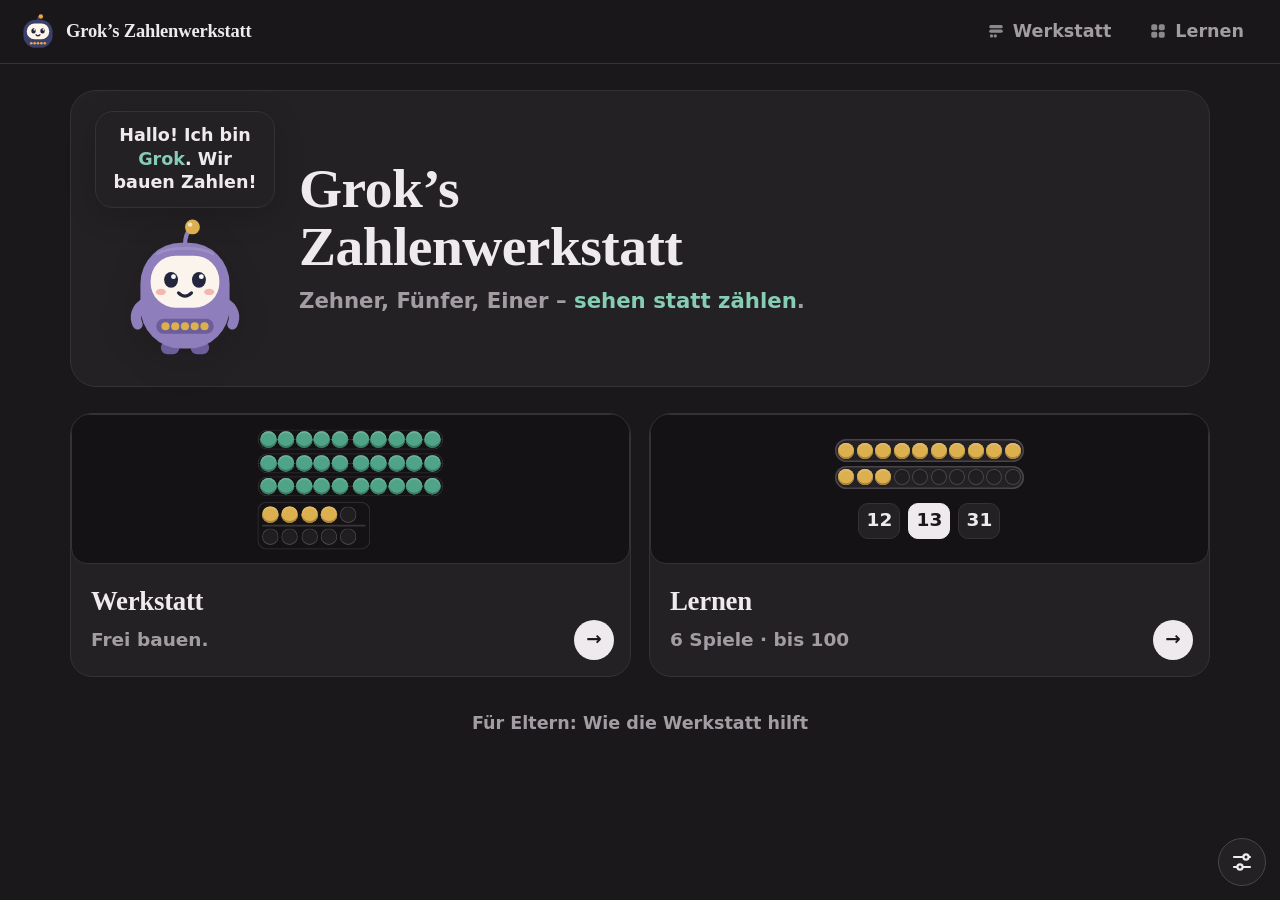
==== commit bc199e63: "v5: flache, ruhige Flächen statt Kreise/Blasen; Lernen-Kacheln proportional" ====
--- a/index.html
+++ b/index.html
@@ -23,7 +23,7 @@
     })();
     // Falls das Stylesheet einmal nicht lädt (z. B. kurzer 503 direkt nach einem Deploy):
     // bis zu 3-mal mit frischer URL neu laden, statt eine ungestylte Seite zu zeigen.
-    window.GZW_VERSION = '4';
+    window.GZW_VERSION = '5';
     window.gzwRetryCss = function (link) {
       var n = (+link.dataset.retry || 0) + 1;
       if (n > 3) return;
@@ -35,7 +35,7 @@
       }, 400 * n);
     };
   </script>
-  <link rel="stylesheet" href="css/style.css?v=4" onerror="gzwRetryCss(this)">
+  <link rel="stylesheet" href="css/style.css?v=5" onerror="gzwRetryCss(this)">
 </head>
 <body>
   <header class="topbar">
@@ -50,6 +50,6 @@
   </header>
   <main id="app"></main>
   <noscript>Bitte JavaScript aktivieren.</noscript>
-  <script type="module" src="js/main.js?v=4"></script>
+  <script type="module" src="js/main.js?v=5"></script>
 </body>
 </html>
--- a/css/style.css
+++ b/css/style.css
@@ -42,12 +42,12 @@
 }
 
 /* ---------- Themen ---------- */
-[data-theme="leinen"], [data-theme="salbei"] { --inset: var(--bg-soft); --blue: #7A9CC6; --purple: #9C88CC; --blob-a: 14%; --blob-glow: 16%; }
+[data-theme="leinen"], [data-theme="salbei"] { --inset: var(--bg-soft); --blue: #7A9CC6; --purple: #9C88CC; }
 [data-theme="leinen"] {
   --bg: #F6F1EA; --bg-soft: #EFE8DE; --paper: #FFFCF7;
   --ink: #2A2B3D; --ink-soft: #6B6C80; --on-ink: #FFFFFF;
   --line: #E6DDD0; --line-strong: #D6C9B6;
-  --glow-a: #FFF8EF; --glow-b: #E8F0EE;
+
   --vis-a: #FAF6EF; --vis-b: #EEF4F3;
   --cell: #F3EEE6; --cell-shadow: inset 0 1px 2px rgba(0,0,0,.07);
   --track: #F1EBE2; --wire: rgba(120, 100, 80, .22); --slot: rgba(231, 223, 211, .45);
@@ -64,7 +64,7 @@
   --bg: #EEF2EE; --bg-soft: #E2E9E3; --paper: #FBFDFB;
   --ink: #22302B; --ink-soft: #5E6E67; --on-ink: #FFFFFF;
   --line: #D8E2DA; --line-strong: #C3D1C6;
-  --glow-a: #F7FBF7; --glow-b: #E3ECEA;
+
   --vis-a: #F4F8F4; --vis-b: #E8F0EC;
   --cell: #EAF0EB; --cell-shadow: inset 0 1px 2px rgba(0,0,0,.07);
   --track: #E9EFEA; --wire: rgba(60, 90, 75, .22); --slot: rgba(214, 226, 217, .5);
@@ -81,7 +81,7 @@
   --bg: #1A181A; --bg-soft: #211E21; --paper: #242124; --inset: #141214;
   --ink: #EFEAEE; --ink-soft: #A39DA3; --on-ink: #1A181A;
   --line: #353135; --line-strong: #4A454A;
-  --glow-a: #1F1C1F; --glow-b: #1C1A1D;
+
   --vis-a: #1A181A; --vis-b: #161416;
   --cell: #211E21; --cell-shadow: inset 0 1px 2px rgba(0,0,0,.5);
   --track: #141214; --wire: rgba(230, 220, 230, .14); --slot: #141214;
@@ -93,16 +93,16 @@
   --blue: #6F8FB8; --purple: #9580BD;
   --ok: #6CC08F;
   --grok: #8E7EBB; --grok-deep: #6C5E9A; --grok-face: #FBF4EC; --grok-soft: #B6A8DD;
-  --blob-a: 22%; --blob-glow: 18%;
+ 
   color-scheme: dark;
 }
 /* Kakao – tief und warm: dunkles Kakaobraun, Bernstein, Petrol, Rosé */
 [data-theme="kakao"] {
   --bg: #29201C; --bg-soft: #33281F; --paper: #382B24; --inset: #211915;
-  --blue: #7C97B8; --purple: #A08AC4; --blob-a: 20%; --blob-glow: 16%;
+  --blue: #7C97B8; --purple: #A08AC4;
   --ink: #F7ECDF; --ink-soft: #C6B19F; --on-ink: #29201C;
   --line: #4A3A30; --line-strong: #5E4B3F;
-  --glow-a: #3A2A22; --glow-b: #2C2722;
+
   --vis-a: #31261F; --vis-b: #2D2722;
   --cell: #2C221D; --cell-shadow: inset 0 1px 3px rgba(0,0,0,.45);
   --track: #30251F; --wire: rgba(240, 220, 200, .16); --slot: rgba(92, 72, 60, .4);
@@ -120,7 +120,7 @@
   --bg: #FCFCFC; --bg-soft: #F5F5F5; --paper: #FFFFFF; --inset: #F2F2F2;
   --ink: #1F1D20; --ink-soft: #6B666C; --on-ink: #FFFFFF;
   --line: #E7E5E7; --line-strong: #D3D0D4;
-  --glow-a: #FFFFFF; --glow-b: #FAF8FB;
+
   --vis-a: #FCFCFC; --vis-b: #F7F6F8;
   --cell: #FFFFFF; --cell-shadow: inset 0 1px 2px rgba(0,0,0,.06);
   --track: #F2F2F2; --wire: rgba(60, 50, 60, .16); --slot: #F2F2F2;
@@ -132,7 +132,7 @@
   --blue: #7EA3D6; --purple: #A58FD6;
   --ok: #2E9A68;
   --grok: #7D6DB0; --grok-deep: #5F518F; --grok-face: #FFF8EF; --grok-soft: #A898D8;
-  --blob-a: 16%; --blob-glow: 22%;
+ 
 }
 
 /* ---------- Schrift & Größe ---------- */
@@ -167,11 +167,7 @@
   margin: 0;
   font-family: var(--font);
   color: var(--ink);
-  background:
-    radial-gradient(1200px 600px at 10% -10%, var(--glow-a) 0%, transparent 60%),
-    radial-gradient(900px 500px at 100% 0%, var(--glow-b) 0%, transparent 55%),
-    var(--bg);
-  background-attachment: fixed;
+  background: var(--bg);
   line-height: 1.45;
   -webkit-tap-highlight-color: transparent;
   overscroll-behavior: none;
@@ -918,12 +914,14 @@
     display: flex; flex-direction: column; padding-bottom: 74px; max-width: 1400px;
   }
   .lernen { flex: 1; min-height: 0; display: flex; flex-direction: column; }
-  .lernen .game-grid { flex: 1; min-height: 0; grid-template-columns: repeat(3, minmax(0, 1fr)); grid-auto-rows: minmax(0, 1fr); }
+  .lernen .game-grid { flex: none; grid-template-columns: repeat(3, minmax(0, 1fr)); grid-auto-rows: auto; align-content: start; }
   .lernen .game-card { min-height: 0; }
-  .lernen .game-card-vis { flex: 1 1 0; height: auto; min-height: 56px; }
+  /* Vorschau-Kachel in ruhigem Verhältnis statt hoch und leer */
+  .lernen .game-card-vis { flex: none; height: clamp(90px, 18vh, 180px); }
 }
 @media (min-width: 700px) and (min-height: 640px) and (orientation: portrait) {
   .lernen .game-grid { grid-template-columns: repeat(2, minmax(0, 1fr)); }
+  .lernen .game-card-vis { height: clamp(90px, 13vh, 170px); }
 }
 
 /* Gestapelt: iPad hochkant, schmale Fenster – Leiste unter der Bühne */
@@ -1127,34 +1125,18 @@
 .play-card, .hero, .home-card, .game-card, .prose, .settings-panel { box-shadow: none; }
 .topbar { border-bottom-color: var(--line); }
 
-/* Blase: Eine Zone ist eine weiche, getönte Form; zwei Kreise wölben sich heraus (gleiche, deckende Mischfarbe –
-   so verschmelzen sie nahtlos). Feine Schraffur liegt global ausgerichtet darüber. */
-.bmat { padding: calc(var(--b) * .7); }
+/* Zonen: ruhige, flache Flächen – abgerundetes Rechteck, zart getönt, 1px-Rand. Keine Kreise, keine Schraffur, kein Glühen. */
 .zone {
-  --blob: var(--ten);
-  --blob-fill: color-mix(in srgb, var(--blob) var(--blob-a, 18%), var(--bg));
-  position: relative; isolation: isolate;
-  border: none; border-radius: calc(var(--b) * 1.1);
-  background:
-    repeating-linear-gradient(135deg, color-mix(in srgb, var(--ink) 4%, transparent) 0 1.5px, transparent 1.5px 7px) fixed,
-    var(--blob-fill);
-  box-shadow: 0 0 calc(var(--b) * 1.4) color-mix(in srgb, var(--blob) var(--blob-glow, 16%), transparent);
-}
-.zone::before, .zone::after {
-  content: ''; position: absolute; z-index: -1; border-radius: 50%; pointer-events: none;
-  background:
-    repeating-linear-gradient(135deg, color-mix(in srgb, var(--ink) 4%, transparent) 0 1.5px, transparent 1.5px 7px) fixed,
-    var(--blob-fill);
-  box-shadow: 0 0 calc(var(--b) * 1.2) color-mix(in srgb, var(--blob) var(--blob-glow, 16%), transparent);
-}
-.zone-tens::before { width: calc(var(--b) * 3.6); height: calc(var(--b) * 3.6); left: calc(var(--b) * -.55); top: calc(var(--b) * -.6); }
-.zone-tens::after { width: calc(var(--b) * 4.4); height: calc(var(--b) * 4.4); left: calc(var(--b) * 1.4); bottom: calc(var(--b) * -.55); }
-.zone-units { --blob: var(--one); }
-.zone-units::before { width: calc(var(--b) * 3.2); height: calc(var(--b) * 3.2); right: calc(var(--b) * -.6); top: calc(var(--b) * -.55); }
-.zone-units::after { width: calc(var(--b) * 3.6); height: calc(var(--b) * 3.6); right: calc(var(--b) * .8); bottom: calc(var(--b) * -.55); }
-.zone-tens.is-hundred { --blob: var(--hun); background: repeating-linear-gradient(135deg, color-mix(in srgb, var(--ink) 4%, transparent) 0 1.5px, transparent 1.5px 7px) fixed, var(--blob-fill); }
-.zone.drop-hover { background: repeating-linear-gradient(135deg, color-mix(in srgb, var(--ink) 4%, transparent) 0 1.5px, transparent 1.5px 7px) fixed, color-mix(in srgb, var(--blob) calc(var(--blob-a, 18%) + 10%), var(--bg)); box-shadow: 0 0 calc(var(--b) * 1.6) color-mix(in srgb, var(--blob) 40%, transparent); }
-.zone.drop-ok, .zone.hint-target { outline-color: color-mix(in srgb, var(--blob) 75%, transparent); outline-offset: calc(var(--b) * .25); }
+  --zc: var(--ten);
+  border-radius: calc(var(--b) * .8);
+  background: color-mix(in srgb, var(--zc) 8%, var(--paper));
+  border: 1px solid color-mix(in srgb, var(--zc) 28%, var(--line));
+  box-shadow: none;
+}
+.zone-units { --zc: var(--one); }
+.zone-tens.is-hundred { --zc: var(--hun); background: color-mix(in srgb, var(--zc) 8%, var(--paper)); }
+.zone.drop-hover { background: color-mix(in srgb, var(--zc) 15%, var(--paper)); border-color: color-mix(in srgb, var(--zc) 60%, var(--line)); box-shadow: none; }
+.zone.drop-ok, .zone.hint-target { outline-color: color-mix(in srgb, var(--zc) 75%, transparent); outline-offset: calc(var(--b) * .2); }
 .zone.flash-zone { animation: flash-zone 1.2s ease-in-out; }
 
 /* Eingelassene Felder: dunkler als die Blase */
@@ -1178,28 +1160,13 @@
 .settings-fab { border-width: 1px; box-shadow: none; }
 .bubble { border-width: 1px; box-shadow: 0 8px 30px rgba(0,0,0,.18); }
 
-/* Lernen & Start: Blasen als Gruppen-Hintergrund */
-.game-card { --g: var(--ten); border-radius: 26px; }
-.game-card:nth-child(6n+1) { --g: var(--one); }
-.game-card:nth-child(6n+2) { --g: var(--mate); }
-.game-card:nth-child(6n+3) { --g: var(--purple); }
-.game-card:nth-child(6n+4) { --g: var(--ten); }
-.game-card:nth-child(6n+5) { --g: var(--blue); }
-.game-card:nth-child(6n+6) { --g: var(--hun); }
-.game-card-vis, .home-card-vis {
-  background:
-    radial-gradient(circle at 30% 42%, color-mix(in srgb, var(--g, var(--ten)) 30%, transparent) 0 26%, transparent 26.5%),
-    radial-gradient(circle at 52% 60%, color-mix(in srgb, var(--g, var(--ten)) 24%, transparent) 0 30%, transparent 30.5%),
-    radial-gradient(circle at 74% 38%, color-mix(in srgb, var(--g, var(--ten)) 20%, transparent) 0 22%, transparent 22.5%),
-    var(--inset);
-  border-radius: 20px;
-}
-.home-card--werkstatt { --g: var(--ten); }
-.home-card--lernen { --g: var(--purple); }
+/* Lernen & Start: Vorschau auf einer schlichten, flachen Kachel */
+.game-card { border-radius: 22px; }
+.game-card-vis, .home-card-vis { background: var(--inset); border-radius: 16px; border: 1px solid var(--line); }
 .home-card-go { background: var(--ink); }
 
 /* Ruhige Bewegung: Layout-Änderungen gleiten (ease-in-out), nichts springt */
-.zone, .frame, .slot-track { transition: background .9s ease-in-out, box-shadow .9s ease-in-out; }
+.zone, .frame, .slot-track { transition: background .6s ease-in-out, border-color .6s ease-in-out; }
 
 /* ---------- Einstellungen: ordentliche Pillen, dünner Regler, Sonne/Mond ---------- */
 .settings-panel { gap: 16px; padding: 18px; border-radius: 24px; background: var(--paper); border: 1px solid var(--line); box-shadow: 0 24px 60px rgba(0,0,0,.28); }
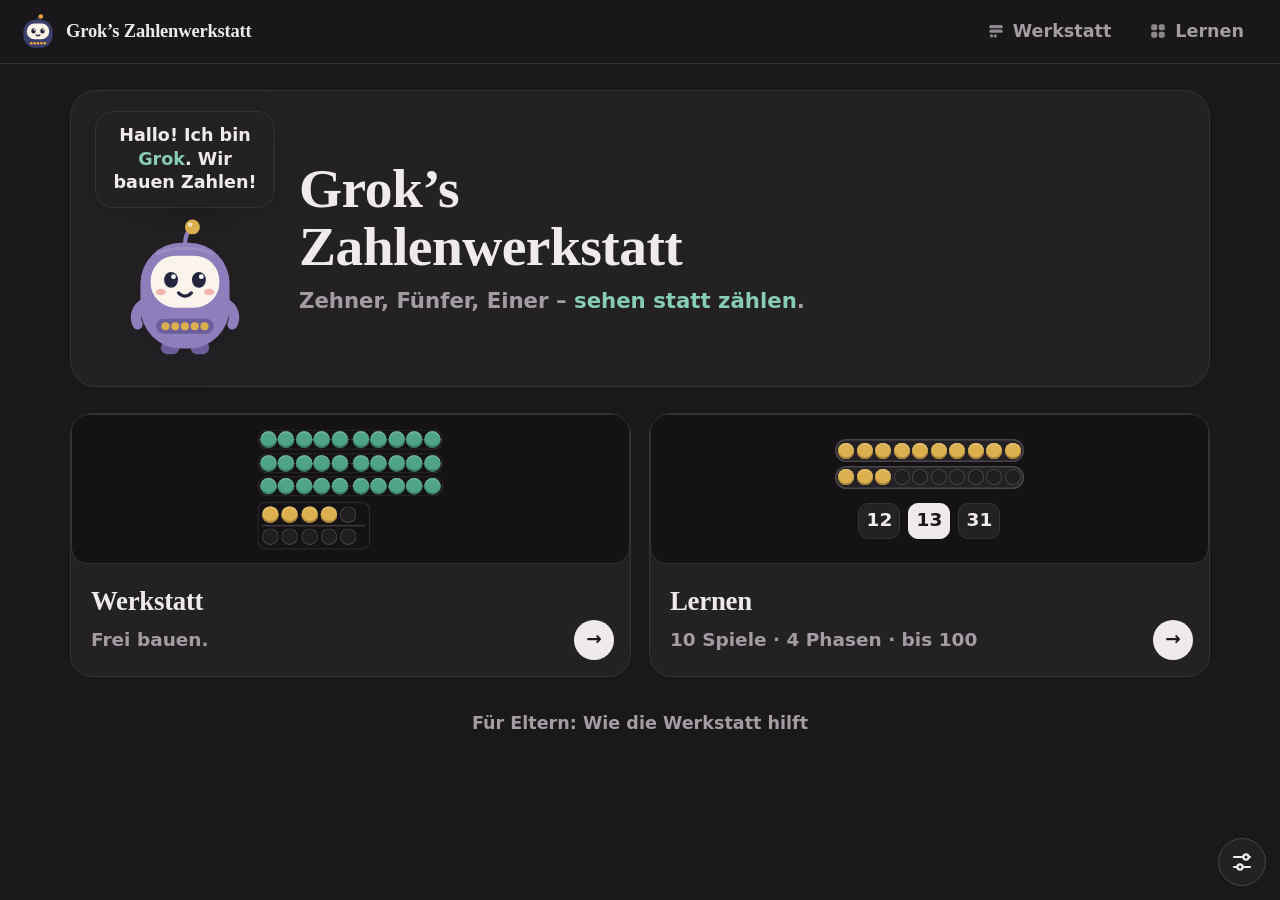
==== commit dd8a0309: "v6: Lernpfad in 4 Phasen, Schlangen-Zehner, Bank-Wechsel, Strategien, Seguin, Hunderterfeld, Rechens" ====
--- a/index.html
+++ b/index.html
@@ -23,7 +23,7 @@
     })();
     // Falls das Stylesheet einmal nicht lädt (z. B. kurzer 503 direkt nach einem Deploy):
     // bis zu 3-mal mit frischer URL neu laden, statt eine ungestylte Seite zu zeigen.
-    window.GZW_VERSION = '5';
+    window.GZW_VERSION = '6';
     window.gzwRetryCss = function (link) {
       var n = (+link.dataset.retry || 0) + 1;
       if (n > 3) return;
@@ -35,7 +35,7 @@
       }, 400 * n);
     };
   </script>
-  <link rel="stylesheet" href="css/style.css?v=5" onerror="gzwRetryCss(this)">
+  <link rel="stylesheet" href="css/style.css?v=6" onerror="gzwRetryCss(this)">
 </head>
 <body>
   <header class="topbar">
@@ -50,6 +50,6 @@
   </header>
   <main id="app"></main>
   <noscript>Bitte JavaScript aktivieren.</noscript>
-  <script type="module" src="js/main.js?v=5"></script>
+  <script type="module" src="js/main.js?v=6"></script>
 </body>
 </html>
--- a/css/style.css
+++ b/css/style.css
@@ -1200,3 +1200,381 @@
 .size-labels button.is-on { color: var(--ink); }
 .size-labels button:nth-child(1) { font-size: .8rem; }
 .size-labels button:nth-child(3) { font-size: 1.05rem; }
+
+/* ============================================================
+   v6: Lernpfad, neue Spiele (Schlange, Doppel, Hunderterfeld, Rechenstrich, Seguin), Strategien
+   Alles flach: abgerundete Rechtecke, 1px-Linien, keine Blasen/Kreise als Deko.
+   ============================================================ */
+:root, [data-theme] {
+  /* Schlangen-Stangen: weiche Eigenfarben aus unserer Palette (bewusst NICHT die Montessori-Farben) */
+  --s1: color-mix(in srgb, var(--hun) 62%, var(--paper));
+  --s2: var(--mate);
+  --s3: var(--purple);
+  --s4: var(--blue);
+  --s5: var(--ten);
+  --s6: color-mix(in srgb, var(--ten) 55%, var(--blue));
+  --s7: var(--hun);
+  --s8: color-mix(in srgb, var(--mate) 50%, var(--purple));
+  --s9: color-mix(in srgb, var(--purple) 50%, var(--blue));
+  --gold: color-mix(in srgb, var(--one) 82%, #fff 18%);
+  --gold-deep: var(--one-deep);
+  --grey: color-mix(in srgb, var(--ink-soft) 60%, var(--paper));
+}
+.bead--s1, .sbar--1 .sbead { --c: var(--s1); }
+.bead--s2, .sbar--2 .sbead { --c: var(--s2); }
+.bead--s3, .sbar--3 .sbead { --c: var(--s3); }
+.bead--s4, .sbar--4 .sbead { --c: var(--s4); }
+.bead--s5, .sbar--5 .sbead { --c: var(--s5); }
+.bead--s6, .sbar--6 .sbead { --c: var(--s6); }
+.bead--s7, .sbar--7 .sbead { --c: var(--s7); }
+.bead--s8, .sbar--8 .sbead { --c: var(--s8); }
+.bead--s9, .sbar--9 .sbead { --c: var(--s9); }
+.bead--gold { --c: var(--gold); }
+.bead--grey, .bead--sgrey, .sbar--grey .sbead, .cell.on--grey { --c: var(--grey); }
+
+/* gemeinsame Kleinteile */
+.btn.is-pulse { animation: btn-pulse 1.8s ease-in-out infinite; }
+@keyframes btn-pulse { 50% { box-shadow: 0 0 0 6px color-mix(in srgb, var(--ten) 22%, transparent); } }
+.picker.is-gone { display: none; }
+.task--stack { flex-direction: column; align-items: center; gap: 2px; }
+.task-num.task-small { font-size: clamp(1.2rem, 3.6vh, 1.9rem); color: var(--ink-soft); }
+.meta-chip--ideal { color: var(--ink-soft); }
+.meta-chip--ideal.is-met { color: var(--ok); }
+.meta-chip--ideal .ico { width: 1em; height: 1em; }
+.frame.full { cursor: grab; }
+/* Zehnerstopp: die Lücke bis zur nächsten 10 – zart getönt, kein Glühen */
+.cell.gap { background: color-mix(in srgb, var(--ten) 14%, var(--cell)); box-shadow: inset 0 0 0 max(1.5px, calc(var(--b) * .07)) color-mix(in srgb, var(--ten) 65%, var(--line)); }
+
+/* „Zwanzig und drei“ → „dreiundzwanzig“ */
+.speak { display: inline-flex; align-items: center; justify-content: center; gap: 6px 12px; flex-wrap: wrap; }
+.speak-cards { display: inline-flex; align-items: center; gap: 6px; }
+.scard { display: inline-flex; align-items: center; padding: 2px 10px; border-radius: 10px; font-weight: 900; font-size: 1.3rem; line-height: 1.3; }
+.scard--ten { background: color-mix(in srgb, var(--ten) 16%, var(--paper)); color: var(--ten-deep); border: 1px solid color-mix(in srgb, var(--ten) 40%, var(--line)); }
+.scard--one { background: color-mix(in srgb, var(--one) 20%, var(--paper)); color: var(--one-ink); border: 1px solid color-mix(in srgb, var(--one) 45%, var(--line)); }
+.speak-plus { font-weight: 800; color: var(--ink-soft); }
+.speak-word { font-weight: 800; color: var(--ink-soft); font-size: 1.2rem; animation: word-late .5s ease-out .8s both; }
+.speak--small .scard { font-size: 1.05rem; }
+.speak--small .speak-word { font-size: 1.05rem; }
+@keyframes word-late { from { opacity: 0; transform: translateY(4px); } }
+.ro-word.is-late { animation: word-late .5s ease-out .6s both; }
+.ro-cards { margin-left: 0; }
+
+/* ---------- Lernen: 4 Phasen ---------- */
+.page-head--lernen { align-items: center; margin-bottom: 12px; }
+.next-banner {
+  display: inline-flex; align-items: center; gap: 12px; padding: 6px 16px 6px 8px; border-radius: 16px;
+  background: color-mix(in srgb, var(--ten) 10%, var(--paper)); border: 1px solid color-mix(in srgb, var(--ten) 45%, var(--line));
+  transition: background .2s, transform .15s var(--ease);
+}
+.next-banner:hover { background: color-mix(in srgb, var(--ten) 16%, var(--paper)); transform: translateY(-1px); }
+.next-go { width: 34px; height: 34px; border-radius: 10px; display: grid; place-items: center; background: var(--ten); color: var(--on-ink); font-size: .9rem; flex: none; }
+.next-vis { position: relative; width: 64px; height: 38px; display: flex; align-items: center; justify-content: center; --b: 10px; overflow: hidden; flex: none; }
+.next-text { display: flex; flex-direction: column; line-height: 1.15; }
+.next-text b { font-family: var(--font-display); font-weight: 600; font-size: 1.05rem; }
+.next-text small { color: var(--ink-soft); font-weight: 700; font-size: .8rem; }
+.phases { display: grid; grid-template-columns: repeat(4, minmax(0, 1fr)); gap: 14px; align-items: start; }
+.phase {
+  background: var(--paper); border: 1px solid var(--line); border-radius: 20px; padding: 12px 12px 10px;
+  display: flex; flex-direction: column; gap: 8px; min-width: 0;
+  animation: card-in .4s var(--ease) both; animation-delay: var(--d, 0ms);
+}
+.phase.is-current { border-color: color-mix(in srgb, var(--ten) 50%, var(--line)); }
+.phase-head { display: grid; grid-template-columns: auto minmax(0, 1fr); grid-template-rows: auto auto; gap: 4px 10px; align-items: center; }
+.phase-letter {
+  grid-row: span 2; width: 34px; height: 34px; border-radius: 10px; display: grid; place-items: center;
+  font-family: var(--font-display); font-weight: 650; font-size: 1.15rem; background: var(--inset); border: 1px solid var(--line);
+}
+.phase.is-current .phase-letter { background: var(--ten); color: var(--on-ink); border-color: var(--ten); }
+.phase-name { display: flex; align-items: baseline; gap: 8px; min-width: 0; flex-wrap: wrap; }
+.phase-name b { font-family: var(--font-display); font-weight: 600; font-size: 1.08rem; line-height: 1.15; }
+.phase-name small { color: var(--ink-soft); font-weight: 700; font-size: .8rem; }
+.phase-bar { height: 4px; border-radius: 4px; background: var(--inset); overflow: hidden; }
+.phase-bar i { display: block; height: 100%; background: var(--ok); border-radius: inherit; }
+.pg-list { display: flex; flex-direction: column; gap: 4px; }
+.pg-row { display: flex; align-items: center; flex-wrap: wrap; gap: 4px 8px; padding: 5px 6px; border-radius: 12px; border: 1px solid transparent; }
+.pg-row:hover { background: var(--bg-soft); }
+.pg-row.has-next { background: color-mix(in srgb, var(--ten) 8%, var(--paper)); border-color: color-mix(in srgb, var(--ten) 30%, var(--line)); }
+.pg-main { display: flex; align-items: center; gap: 8px; flex: 1 1 8em; min-width: 0; }
+.pg-vis { position: relative; width: 54px; height: 36px; flex: none; display: flex; align-items: center; justify-content: center; --b: 10px; overflow: hidden; border-radius: 9px; background: var(--inset); border: 1px solid var(--line); }
+.pg-title { font-weight: 800; font-size: .92rem; line-height: 1.15; min-width: 0; }
+.pg-levels { display: flex; gap: 4px; flex: none; margin-left: auto; }
+.pg-lv {
+  width: 26px; height: 26px; border-radius: 8px; display: grid; place-items: center; font-weight: 900; font-size: .8rem;
+  background: var(--inset); border: 1px solid var(--line); color: var(--ink-soft); transition: border-color .2s, transform .15s;
+}
+.pg-lv:hover { border-color: var(--line-strong); transform: translateY(-1px); }
+.pg-lv.s1 { background: color-mix(in srgb, var(--ten) 12%, var(--inset)); color: var(--ink); border-color: color-mix(in srgb, var(--ten) 30%, var(--line)); }
+.pg-lv.s2 { background: color-mix(in srgb, var(--ok) 18%, var(--paper)); color: var(--ok); border-color: color-mix(in srgb, var(--ok) 45%, var(--line)); }
+.pg-lv.s3 { background: var(--ok); color: var(--on-ink); border-color: var(--ok); }
+.pg-lv.is-next { border: 2px solid var(--ten); color: var(--ink); background: var(--paper); }
+.icon-snake { display: flex; flex-wrap: wrap; gap: calc(var(--b) * .3); max-width: calc(var(--b) * 12); justify-content: center; }
+.icon-mirror { display: flex; flex-direction: column; align-items: center; gap: calc(var(--b) * .3); }
+.mirror-line { display: block; width: 100%; border-top: 2px dashed color-mix(in srgb, var(--ten) 65%, transparent); }
+.icon-strich .ico-strich { width: 120px; height: 50px; }
+.hmini { display: grid; grid-template-columns: repeat(10, 5px); gap: 2px; }
+.hmini i { width: 5px; height: 5px; border-radius: 50%; background: var(--line-strong); }
+.hmini i.on { background: var(--one); }
+.hmini i:nth-child(10n+6), .hmini i:nth-child(10n+7), .hmini i:nth-child(10n+8), .hmini i:nth-child(10n+9), .hmini i:nth-child(10n) { transform: translateX(2px); }
+.hmini i:nth-child(n+51) { transform: translateY(2px); }
+.hmini i:nth-child(n+51):nth-child(10n+6), .hmini i:nth-child(n+51):nth-child(10n+7), .hmini i:nth-child(n+51):nth-child(10n+8), .hmini i:nth-child(n+51):nth-child(10n+9), .hmini i:nth-child(n+51):nth-child(10n) { transform: translate(2px, 2px); }
+
+@media (min-width: 700px) and (min-height: 640px) {
+  body[data-page="lernen"] #app { padding-bottom: 20px; max-width: 1560px; }
+  .lernen .phases { flex: none; align-content: start; }
+}
+@media (max-width: 1099px), (orientation: portrait) {
+  .phases { grid-template-columns: repeat(2, minmax(0, 1fr)); }
+}
+@media (max-width: 599px) {
+  .phases { grid-template-columns: 1fr; }
+  .next-banner { width: 100%; }
+}
+
+/* ---------- Eltern: Lernpfad ---------- */
+.parent-progress { display: flex; flex-direction: column; gap: 10px; }
+.pp-now { margin: 0; }
+.pp-phases { display: grid; grid-template-columns: repeat(2, minmax(0, 1fr)); gap: 10px; }
+.pp-phase { padding: 10px 12px; border-radius: 14px; background: var(--inset); border: 1px solid var(--line); }
+.pp-phase.is-current { border-color: color-mix(in srgb, var(--ten) 50%, var(--line)); }
+.pp-head { display: flex; justify-content: space-between; gap: 8px; margin-bottom: 4px; font-size: .95rem; }
+.pp-steps, .pp-groups { list-style: none; padding: 0 !important; margin: 0; }
+.prose .pp-steps li { margin: 2px 0; font-size: .85rem; display: flex; gap: 6px; align-items: baseline; }
+.pp-mark { width: 2.2em; flex: none; color: var(--ink-soft); letter-spacing: -.1em; }
+.pp-step.s2 .pp-mark, .pp-step.s3 .pp-mark { color: var(--ok); }
+.pp-step.is-next { font-weight: 800; }
+.prose .pp-groups li { display: flex; gap: 8px; align-items: baseline; margin: 4px 0; }
+.pp-check { width: 1.2em; flex: none; font-weight: 900; color: var(--ok); }
+.small { font-size: .85rem; }
+@media (max-width: 599px) { .pp-phases { grid-template-columns: 1fr; } }
+
+/* ---------- Schnelles Sehen v6 ---------- */
+.sehen-board.show-struct .rod { outline: 3px solid color-mix(in srgb, var(--ten) 75%, transparent); outline-offset: 3px; border-radius: 999px; animation: struct-in .5s ease-out; }
+.show-struct .frame .cell.on:nth-child(-n+5) { box-shadow: 0 0 0 calc(var(--b) * .12) color-mix(in srgb, var(--one-deep) 80%, transparent); }
+.show-struct .frame { box-shadow: inset 0 0 0 2px color-mix(in srgb, var(--one) 70%, var(--line)); }
+@keyframes struct-in { from { outline-color: transparent; } }
+.seen-ask { display: flex; align-items: center; gap: 8px; flex-wrap: wrap; padding: 10px; border-radius: 18px; background: var(--inset); border: 1px solid var(--line); animation: pop .4s var(--spring); }
+.seen-q { width: 2em; color: var(--ink-soft); flex: none; }
+.seen-q svg { width: 100%; height: auto; }
+.seen-chip { flex: 1 1 0; min-width: 62px; min-height: 56px; padding: 6px 8px; border-radius: 14px; display: grid; place-items: center; background: var(--paper); border: 1px solid var(--line-strong); transition: border-color .2s, background .2s, opacity .2s; }
+.seen-chip .ico { width: 3em; height: auto; }
+.seen-chip:hover { border-color: var(--ten); }
+.seen-chip.is-picked { border-color: var(--ok); background: color-mix(in srgb, var(--ok) 15%, var(--paper)); }
+.seen-ask.is-picked .seen-chip:not(.is-picked) { opacity: .35; pointer-events: none; }
+.speak--task .scard { font-size: clamp(1.4rem, 4.4vh, 2.2rem); }
+.speak--task .speak-word { font-size: clamp(1.1rem, 3vh, 1.5rem); }
+
+/* ---------- Schlangen-Zehner ---------- */
+.sbar {
+  display: inline-flex; align-items: center; gap: calc(var(--b) * .08); flex: none;
+  padding: calc(var(--b) * .1) calc(var(--b) * .14); border-radius: 999px;
+  background: var(--track); box-shadow: inset 0 0 0 1px var(--line);
+}
+.sbar .sbead:nth-child(5):not(:last-child) { margin-right: calc(var(--b) * .2); }
+.snake-game { --b: 30px; display: flex; flex-direction: column; align-items: center; gap: calc(var(--b) * .8); padding: calc(var(--b) * .3); }
+.snake { display: flex; flex-wrap: wrap; justify-content: center; align-items: center; gap: calc(var(--b) * .4) calc(var(--b) * .3); max-width: calc(var(--b) * 27); }
+.snake-head:empty { outline-color: transparent !important; }
+.snake-game.is-narrow .snake, .snake-game.is-narrow .snake-out { max-width: calc(var(--b) * 19); }
+.snake-head { display: flex; gap: calc(var(--b) * .3); justify-content: flex-end; }
+.snake-game.is-ordered .snake-head { min-width: calc(var(--b) * 9.6); min-height: calc(var(--b) * 1.24); border-radius: 999px; outline: 1px dashed color-mix(in srgb, var(--grey) 70%, transparent); outline-offset: 2px; }
+.snake-bar { cursor: grab; touch-action: none; user-select: none; transition: opacity .25s; }
+.snake-bar.is-gone { visibility: hidden; }
+.snake-bar.lifted .sbead { opacity: 0; }
+.snake-game.is-ordered .snake-bar:not(.is-front) { opacity: .5; }
+.snake-bar.is-front { outline: 2px solid color-mix(in srgb, var(--gold) 80%, transparent); outline-offset: 3px; }
+.snake-bench { display: flex; justify-content: center; transition: opacity .4s; }
+.snake-bench.is-done { opacity: .3; }
+.snake-tmpl {
+  display: flex; align-items: center; gap: calc(var(--b) * .08); padding: calc(var(--b) * .14) calc(var(--b) * .2);
+  border-radius: 999px; background: var(--inset);
+  outline: 2px dashed color-mix(in srgb, var(--gold) 85%, transparent); outline-offset: 2px;
+}
+.snake-tmpl.is-full { outline-style: solid; }
+.twell { width: var(--b); height: var(--b); border-radius: 50%; flex: none; background: var(--cell); box-shadow: inset 0 0 0 max(1px, calc(var(--b) * .05)) color-mix(in srgb, var(--gold) 45%, var(--line-strong)); }
+.twell:nth-child(5) { margin-right: calc(var(--b) * .2); }
+.twell > .bead { display: block; }
+.snake-out { display: flex; flex-wrap: wrap; justify-content: center; gap: calc(var(--b) * .4) calc(var(--b) * .6); max-width: calc(var(--b) * 27); }
+.snake-ten {
+  display: grid; grid-template-columns: auto auto; align-items: center; gap: calc(var(--b) * .16) calc(var(--b) * .3);
+  padding: calc(var(--b) * .2) calc(var(--b) * .3); border-radius: calc(var(--b) * .5);
+  background: var(--inset); border: 1px dashed var(--line-strong);
+}
+.snake-ten.is-filled { border-style: solid; border-color: color-mix(in srgb, var(--gold) 45%, var(--line)); }
+.snake-gold, .snake-segs { grid-column: 1; display: flex; align-items: center; gap: calc(var(--b) * .08); padding: calc(var(--b) * .1) calc(var(--b) * .14); border-radius: 999px; min-height: calc(var(--b) * 1.2); }
+.snake-gold { background: var(--track); box-shadow: inset 0 0 0 1px color-mix(in srgb, var(--gold) 40%, var(--line)); }
+.snake-gold .bead--gold { box-shadow: inset 0 0 0 max(1px, calc(var(--b) * .05)) var(--gold-deep), inset 0 calc(var(--b) * .1) calc(var(--b) * .1) color-mix(in srgb, var(--gold) 70%, #fff 30%); }
+.snake-gold .bead:nth-child(5), .snake-segs .bead:nth-child(5) { margin-right: calc(var(--b) * .2); }
+.snake-ten:not(.is-filled) .snake-gold .bead { visibility: hidden; }
+.snake-segs { visibility: hidden; }
+.snake-segs .seg-start { box-shadow: -2px 0 0 0 var(--paper), inset 0 calc(var(--b) * -.11) calc(var(--b) * .02) color-mix(in srgb, var(--c) 74%, #000 26%); }
+.snake-ten.is-checked .snake-segs { visibility: visible; animation: pop .45s var(--spring); }
+.snake-ok { grid-column: 2; grid-row: 1 / span 2; font-weight: 900; font-size: calc(var(--b) * .9); color: var(--ok); visibility: hidden; }
+.snake-ten.is-checked .snake-ok { visibility: visible; animation: pop .4s var(--spring); }
+.snake-ten--rest .snake-restbar { grid-column: 1; min-height: calc(var(--b) * 1.2); display: flex; align-items: center; min-width: calc(var(--b) * 4); }
+.snake-speak { flex-basis: 100%; font-size: calc(var(--b) * .6); }
+.rule-card--snake { --b: 11px; gap: 6px; }
+.rule-card--snake .snake-gold--mini { padding: 1px 3px; min-height: 0; gap: 1px; }
+.rule-card--snake .sbar { gap: 1px; padding: 1px 3px; }
+.rule-plus { color: var(--ink-soft); font-weight: 900; }
+
+/* ---------- Doppel & Nachbar ---------- */
+.mirror-board { --b: 34px; display: flex; flex-direction: column; align-items: center; gap: calc(var(--b) * .45); padding: calc(var(--b) * .3); }
+.mrow {
+  display: grid; grid-template-columns: repeat(10, var(--b)); gap: calc(var(--b) * .16);
+  padding: calc(var(--b) * .2); background: var(--inset); border-radius: 999px; box-shadow: inset 0 0 0 1px var(--line);
+}
+.mrow .cell:nth-child(5) { margin-right: calc(var(--b) * .18); }
+.mirror-board > .mrow:first-child { cursor: grab; touch-action: none; }
+.mirror-board.is-mirrored > .mrow:first-child { cursor: default; }
+.mirror-board > .mirror-line { width: calc(100% - var(--b)); }
+.mrow.can-take { outline: 2px dashed color-mix(in srgb, var(--mate) 70%, transparent); outline-offset: 3px; cursor: pointer; }
+.cell.on--grey { opacity: .55; }
+.tray { display: flex; justify-content: center; align-items: center; padding: 12px; border-radius: 18px; background: var(--inset); border: 1px solid var(--line); --b: 40px; }
+.tray .bead { cursor: grab; touch-action: none; }
+.dfact { font-weight: 800; color: var(--ink-soft); font-size: clamp(1.05rem, 3vh, 1.4rem); animation: word-late .4s ease-out both; }
+.btn-mirror .ico { width: 2.2em; height: auto; }
+
+/* ---------- Kraft der Fünf & Analogie ---------- */
+.k5-board { --b: 34px; display: flex; flex-direction: column; align-items: center; gap: calc(var(--b) * .8); padding: calc(var(--b) * .3); }
+.k5-nums { display: flex; gap: calc(var(--b) * 1); }
+.k5-board.is-narrow .k5-nums { flex-direction: column; gap: calc(var(--b) * .4); }
+.k5-board.is-narrow .k5-result { flex-direction: column; }
+.k5-num { display: flex; flex-direction: column; align-items: center; gap: calc(var(--b) * .25); padding: calc(var(--b) * .3) calc(var(--b) * .4); border-radius: calc(var(--b) * .5); background: var(--inset); border: 1px solid var(--line); }
+.k5-label { font-weight: 900; font-size: calc(var(--b) * 1.05); line-height: 1; }
+.k5-parts { display: flex; gap: calc(var(--b) * .35); align-items: center; }
+.k5-five, .k5-rest { cursor: grab; touch-action: none; }
+.k5-five { box-shadow: inset 0 0 0 2px color-mix(in srgb, var(--one) 55%, var(--line)); }
+.fives-done .k5-five { cursor: default; }
+.k5-five.is-used, .k5-rest.is-used { opacity: .35; }
+.k5-five.is-used .bead, .k5-rest.is-used .bead { visibility: hidden; }
+.k5-result { display: flex; gap: calc(var(--b) * .6); align-items: center; flex-wrap: wrap; justify-content: center; }
+.analog-small { --b: 40px; padding: 10px; }
+
+/* ---------- Zerlege v6 ---------- */
+.zz-found--all { flex-wrap: wrap; justify-content: center; max-width: 620px; }
+.zz-found--all .zz-card { min-width: 150px; min-height: 76px; }
+.zz-found.is-complete .zz-card { border-color: var(--ok); }
+.shake-wrap { padding: 16px; }
+.shake-box { --b: 40px; position: relative; padding: calc(var(--b) * .45) calc(var(--b) * .55); border-radius: calc(var(--b) * .5); background: var(--inset); border: 1px solid var(--line-strong); cursor: pointer; }
+.shake-row { display: flex; gap: calc(var(--b) * .14); }
+.shake-row .bead:nth-child(5) { margin-right: calc(var(--b) * .3); }
+.shake-lid {
+  position: absolute; top: calc(var(--b) * .2); bottom: calc(var(--b) * .2); right: calc(var(--b) * .25);
+  display: grid; place-items: center; border-radius: calc(var(--b) * .35);
+  background: color-mix(in srgb, var(--purple) 28%, var(--paper)); border: 1px solid color-mix(in srgb, var(--purple) 55%, var(--line));
+  font-weight: 900; font-size: calc(var(--b) * .9); color: var(--ink);
+  transition: transform .7s cubic-bezier(.45,0,.25,1), opacity .7s; animation: pop .35s var(--spring);
+}
+.shake-lid.drop-hover { border-color: var(--ten); }
+.shake-lid.is-open { transform: translateY(-115%); opacity: .2; }
+.shake-box.is-shaking { animation: shake-box .65s ease-in-out; }
+@keyframes shake-box { 15%, 55% { transform: translateX(-7px) rotate(-1deg); } 35%, 75% { transform: translateX(7px) rotate(1deg); } }
+.group-chip { display: inline-flex; align-self: center; padding: 6px 10px; border-radius: 12px; background: var(--inset); border: 1px solid var(--line); color: var(--ink-soft); }
+.group-chip .ico { width: 2.8em; height: auto; }
+.blitz-board { --b: 44px; padding: 10px; }
+.cell.ghost-cell:not(.on) { outline: 2px dashed color-mix(in srgb, var(--mate) 60%, transparent); outline-offset: -4px; }
+
+/* ---------- Bank ---------- */
+.rule-card--bank { gap: 10px; }
+.rule-bank .ico { width: 1.8em; height: 1.8em; color: var(--ink-soft); }
+.readout.is-bank { border-bottom-color: color-mix(in srgb, var(--ten) 40%, var(--line)); }
+
+/* ---------- Seguin-Brett ---------- */
+.teen-wrap { --b: 22px; display: flex; align-items: center; gap: 44px; padding: 10px; }
+.teen-task { display: flex; flex-direction: column; align-items: center; gap: 14px; max-width: 280px; text-align: center; }
+.teen-said { font-size: 1.6rem; font-weight: 900; line-height: 1.2; transition: opacity .3s, font-size .3s; }
+.teen-said-t { color: var(--ten-deep); }
+.teen-said-u { color: var(--one-ink); }
+.teen-said-und { color: var(--ink-soft); font-weight: 700; }
+.teen-said.is-done { opacity: .6; font-size: 1.2rem; }
+.teen-word { display: flex; flex-direction: column; align-items: center; gap: 4px; font-size: 1.6rem; font-weight: 800; color: var(--ink-soft); animation: word-late .5s ease-out .5s both; }
+.teen-digits { font-size: 3rem; line-height: 1; }
+.seguin { display: flex; flex-direction: column; gap: 6px; padding: 10px; border-radius: 16px; background: var(--inset); border: 1px solid var(--line); }
+.seg-row {
+  display: flex; align-items: center; justify-content: center; gap: 2px; min-width: 116px; padding: 3px 14px;
+  border-radius: 10px; background: var(--paper); border: 1px solid var(--line);
+  font-weight: 900; font-size: 1.9rem; line-height: 1.1; color: var(--ten-deep); cursor: pointer; transition: border-color .2s, background .2s;
+}
+.seg-row:hover, .seg-row.drop-hover { border-color: var(--ten); }
+.seg-row.is-good { border-color: var(--ok); background: color-mix(in srgb, var(--ok) 12%, var(--paper)); }
+.seg-zero { position: relative; display: inline-grid; place-items: center; min-width: .75em; }
+.seg-tile {
+  position: absolute; inset: -1px -5px; display: grid; place-items: center; border-radius: 8px;
+  background: color-mix(in srgb, var(--one) 28%, var(--paper)); color: var(--one-ink); border: 1px solid color-mix(in srgb, var(--one) 55%, var(--line));
+}
+.num-cards--digits { display: grid; grid-template-columns: repeat(3, minmax(0, 1fr)); gap: 8px; }
+.num-cards--digits .num-card { min-width: 0; min-height: 52px; }
+.num-card.is-picked { border-color: var(--ten); background: color-mix(in srgb, var(--ten) 16%, var(--paper)); }
+
+/* ---------- Hunderterfeld ---------- */
+.hwrap { padding: 8px; }
+.hboard { position: relative; padding: 16px; border-radius: 16px; background: var(--inset); border: 1px solid var(--line); touch-action: none; user-select: none; }
+.hboard.is-good { border-color: var(--ok); }
+.hfield { --d: 22px; display: grid; grid-template-columns: repeat(5, var(--d)) 0 repeat(5, var(--d)); grid-template-rows: repeat(5, var(--d)) 0 repeat(5, var(--d)); gap: 5px; }
+.hdot { width: var(--d); height: var(--d); border-radius: 50%; background: var(--cell); box-shadow: inset 0 0 0 1px var(--line-strong); cursor: pointer; }
+.hdot.is-vis { background: var(--one); box-shadow: inset 0 -2px 0 color-mix(in srgb, var(--one) 74%, #000 26%); }
+.hdot--b.is-vis { background: var(--blue); box-shadow: inset 0 -2px 0 color-mix(in srgb, var(--blue) 74%, #000 26%); }
+.hcover { position: absolute; left: 0; top: 0; width: 100%; height: 100%; pointer-events: none; overflow: visible; }
+.hcover path { fill: color-mix(in srgb, var(--paper) 94%, transparent); stroke: var(--line-strong); stroke-width: 1.5; stroke-linejoin: round; }
+.hhandle {
+  position: absolute; width: 36px; height: 36px; margin: -18px 0 0 -18px; border-radius: 10px;
+  background: var(--ten); border: 2px solid var(--paper); box-shadow: 0 0 0 1px var(--ten-deep);
+  cursor: grab; touch-action: none; transition: left .12s ease-out, top .12s ease-out; z-index: 2;
+}
+.hhandle::before, .hhandle::after { content: ''; position: absolute; left: 9px; right: 9px; height: 2px; border-radius: 2px; background: var(--on-ink); opacity: .8; }
+.hhandle::before { top: 12px; }
+.hhandle::after { bottom: 12px; }
+.hhandle.is-drag { transition: none; cursor: grabbing; }
+.hhandle.is-done { background: var(--ok); box-shadow: 0 0 0 1px var(--ok); }
+.hboard.is-static .hhandle { display: none; }
+.hboard.is-static .hdot { cursor: default; }
+
+/* ---------- Rechenstrich ---------- */
+.strich-wrap { padding: 6px; }
+.strich { width: 640px; height: 230px; overflow: visible; }
+.strich-line { stroke: var(--ink-soft); stroke-width: 3; stroke-linecap: round; }
+.strich-tick { stroke: var(--ink-soft); stroke-width: 2.5; stroke-linecap: round; }
+.strich-num { font-family: var(--font); font-weight: 900; font-size: 24px; fill: var(--ink); }
+.strich-num.is-start { fill: var(--ten-deep); }
+.strich-num.is-now { fill: var(--one-ink); }
+.strich-arc { fill: none; stroke-width: 4; stroke-linecap: round; }
+.strich-arc--ten { stroke: var(--ten); }
+.strich-arc--five { stroke: var(--blue); }
+.strich-arc--one { stroke: var(--one); }
+.strich-arc--stop { stroke: var(--mate); }
+.strich-lab { font-family: var(--font); font-weight: 800; font-size: 19px; fill: var(--ink-soft); }
+.jump-chips { display: flex; gap: 10px; flex-wrap: wrap; }
+.jump-chip {
+  flex: 1 1 0; min-width: 64px; min-height: 58px; border-radius: 16px; font-weight: 900; font-size: 1.4rem;
+  background: var(--inset); border: 2px solid var(--line-strong); color: var(--ink); touch-action: none; cursor: grab;
+  transition: transform .15s, border-color .2s, opacity .2s;
+}
+.jump-chip:hover { transform: translateY(-2px); }
+.jump-chip:disabled { opacity: .3; pointer-events: none; }
+.jump-chip--ten { border-color: color-mix(in srgb, var(--ten) 60%, var(--line)); color: var(--ten-deep); }
+.jump-chip--five { border-color: color-mix(in srgb, var(--blue) 60%, var(--line)); }
+.jump-chip--one { border-color: color-mix(in srgb, var(--one) 60%, var(--line)); color: var(--one-ink); }
+.jump-chip--stop { border-color: color-mix(in srgb, var(--mate) 60%, var(--line)); color: var(--mate-deep); }
+
+/* ---------- v6 responsive ---------- */
+@media (max-width: 899px), (orientation: portrait) {
+  .num-cards--digits { grid-template-columns: repeat(9, minmax(0, 1fr)); gap: 5px; flex-basis: 100%; }
+  .num-cards--digits .num-card { min-height: 46px; font-size: 1.25rem; }
+  .seen-ask { flex-basis: 100%; }
+  .jump-chips { flex-basis: 100%; }
+  .tray { padding: 8px 14px; }
+}
+@media (max-width: 599px) {
+  .ro-cards { display: block; }
+  .ro-cards .ncards { padding: 2px; gap: 4px; }
+  .ro-cards .ncard { min-width: 40px; height: 34px; font-size: 1.05rem; padding: 0 6px; border-width: 1px; }
+  .ro-cards .ncard--one { min-width: 28px; }
+  .ro-cards .ncards.stacked { height: 34px; width: 60px; }
+  .ro-cards .ncards.stacked .ncard--one { left: 20px; }
+  .seen-chip { min-height: 46px; min-width: 52px; }
+  .seen-chip .ico { width: 2.4em; }
+  .jump-chip { min-height: 46px; font-size: 1.15rem; min-width: 52px; }
+  .num-cards--digits .num-card { min-height: 40px; font-size: 1.1rem; border-radius: 12px; }
+  .scard { font-size: 1.05rem; }
+  .speak-word { font-size: 1rem; }
+  .tray { --b: 30px; padding: 6px 10px; }
+}
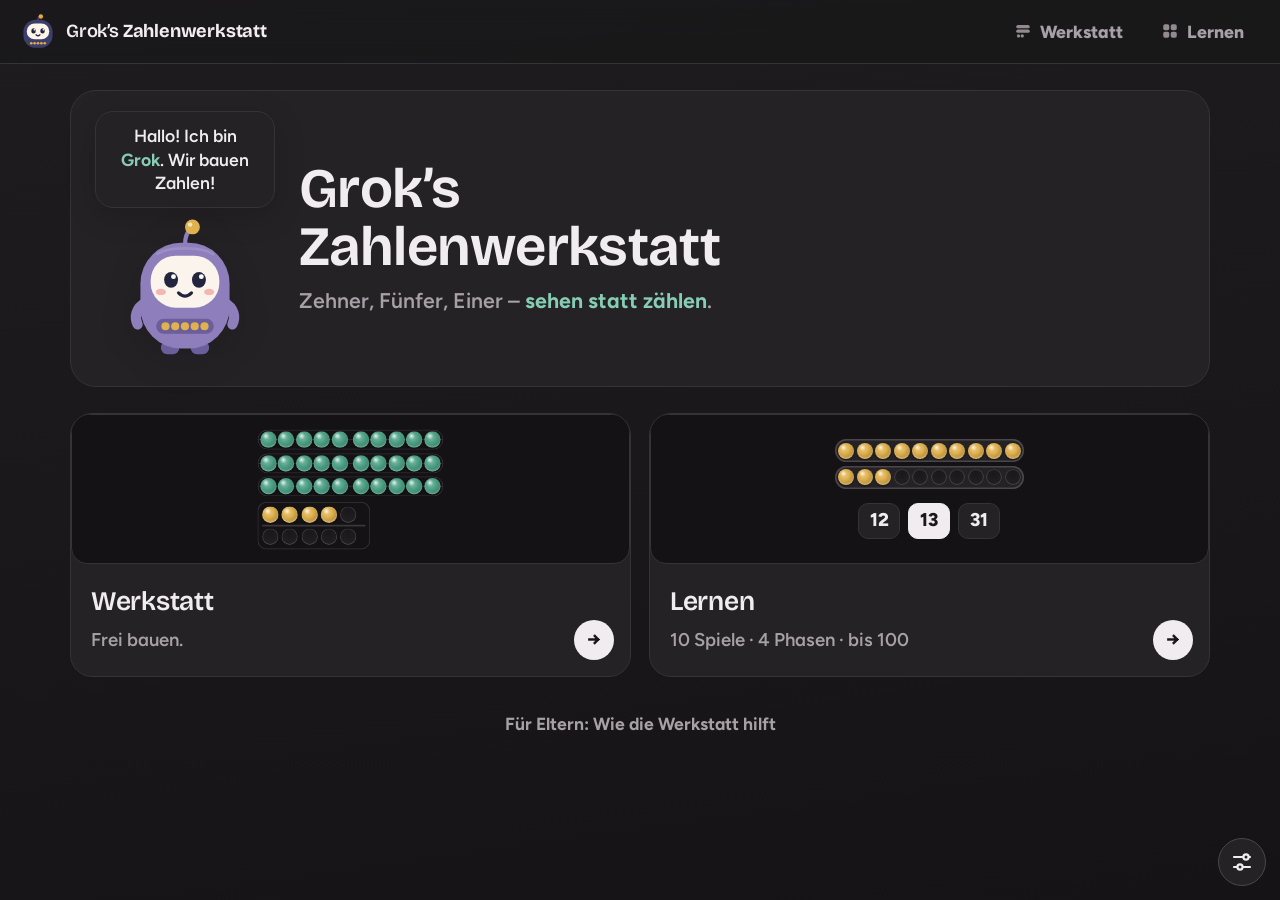
==== commit c5b13f29: "v7: neue Schriften (Figtree/Outfit/DM Sans, Bricolage-Titel) und 4 Themen (Nacht, Tiefsee, Sand, Neb" ====
--- a/index.html
+++ b/index.html
@@ -10,16 +10,20 @@
   <title>Grok’s Zahlenwerkstatt</title>
   <link rel="icon" href="favicon.svg" type="image/svg+xml">
   <link rel="apple-touch-icon" href="favicon.svg">
-  <link rel="preload" href="fonts/andika-700.woff2" as="font" type="font/woff2" crossorigin>
+  <link rel="preload" href="fonts/figtree-var.woff2" as="font" type="font/woff2" crossorigin>
   <script>
     // Einstellungen (Farbwelt, Schrift, Größe) sofort anwenden – kein Aufblitzen der Standardfarben.
     (function () {
       var s = {};
       try { s = (JSON.parse(localStorage.getItem('gzw.v1')) || {}).settings || {}; } catch (e) {}
       var d = document.documentElement;
-      d.setAttribute('data-theme', s.theme || 'nacht');
-      d.setAttribute('data-font', s.font || 'andika');
-      d.setAttribute('data-size', s.size || 'l');
+      // ältere Werte (v1–v6) auf die v7-Auswahl abbilden – gleiche Tabelle wie js/settings.js (LEGACY)
+      var T = { kakao: 'nacht', hell: 'sand', leinen: 'sand', morgen: 'sand', salbei: 'nebel' };
+      var F = { andika: 'figtree', nunito: 'figtree', lexend: 'outfit', fredoka: 'outfit', atkinson: 'dmsans' };
+      var Z = { s: 'k', m: 'l' };
+      d.setAttribute('data-theme', T[s.theme] || s.theme || 'nacht');
+      d.setAttribute('data-font', F[s.font] || s.font || 'figtree');
+      d.setAttribute('data-size', Z[s.size] || s.size || 'l');
     })();
     // Falls das Stylesheet einmal nicht lädt (z. B. kurzer 503 direkt nach einem Deploy):
     // bis zu 3-mal mit frischer URL neu laden, statt eine ungestylte Seite zu zeigen.
--- a/css/style.css
+++ b/css/style.css
@@ -1,146 +1,112 @@
 /* ============================================================
    Grok's Zahlenwerkstatt – ruhig, klar, touch-first
-   v4: Themen (Nacht · Kakao · Morgen), Schriften (Andika · Lexend ·
-       Fredoka), Größen (Kompakt · Groß · Riesig), flache Perlen,
-       sichtbare Mulden, große Bündel-Knöpfe, Layouts ohne Scrollen.
+   v7: Themen (Nacht · Tiefsee · Sand · Nebel), Schriften (Figtree ·
+       Outfit · DM Sans), Größen (Kompakt · Groß · Riesig), 3D-Perlen,
+       eine globale Perlengröße (js/sizing.js), Layouts ohne Scrollen.
    ============================================================ */
 
-/* ---------- Schriften (SIL OFL, selbst gehostet) ---------- */
+/* ---------- Schriften (SIL OFL, selbst gehostet, Latin-Subset inkl. Umlaute) ----------
+   v7: Figtree (Standard, ss01 = einstöckiges a) · Outfit (geometrisch, a von Haus aus einstöckig)
+       · DM Sans (ss02 = einstöckiges a). Überschriften: Bricolage Grotesque (statt Fraunces). */
 @font-face {
-  font-family: 'Nunito'; font-style: normal; font-weight: 400 900; font-display: swap;
-  src: url('../fonts/nunito-latin.woff2') format('woff2');
-  unicode-range: U+0000-00FF, U+0131, U+0152-0153, U+02BB-02BC, U+02C6, U+02DA, U+02DC, U+0304, U+0308, U+0329, U+2000-206F, U+20AC, U+2122, U+2191, U+2193, U+2212, U+2215, U+FEFF, U+FFFD;
+  font-family: 'Figtree'; font-style: normal; font-weight: 300 900; font-display: swap;
+  src: url('../fonts/figtree-var.woff2') format('woff2');
 }
 @font-face {
-  font-family: 'Andika'; font-style: normal; font-weight: 400; font-display: swap;
-  src: url('../fonts/andika-400.woff2') format('woff2');
+  font-family: 'Outfit'; font-style: normal; font-weight: 100 900; font-display: swap;
+  src: url('../fonts/outfit-var.woff2') format('woff2');
 }
 @font-face {
-  font-family: 'Andika'; font-style: normal; font-weight: 700 900; font-display: swap;
-  src: url('../fonts/andika-700.woff2') format('woff2');
+  font-family: 'DM Sans'; font-style: normal; font-weight: 100 1000; font-display: swap;
+  src: url('../fonts/dmsans-var.woff2') format('woff2');
 }
 @font-face {
-  font-family: 'Lexend'; font-style: normal; font-weight: 400 800; font-display: swap;
-  src: url('../fonts/lexend-var.woff2') format('woff2');
-}
-@font-face {
-  font-family: 'Fredoka'; font-style: normal; font-weight: 400 700; font-display: swap;
-  src: url('../fonts/fredoka-var.woff2') format('woff2');
-}
-@font-face {
-  font-family: 'Fraunces'; font-style: normal; font-weight: 500 700; font-display: swap;
-  src: url('../fonts/fraunces-var.woff2') format('woff2');
-}
-/* ältere Auswahl (v3) – bleibt für gespeicherte Einstellungen erhalten */
-@font-face {
-  font-family: 'Atkinson Hyperlegible'; font-style: normal; font-weight: 400; font-display: swap;
-  src: url('../fonts/atkinson-400.woff2') format('woff2');
-}
-@font-face {
-  font-family: 'Atkinson Hyperlegible'; font-style: normal; font-weight: 700 900; font-display: swap;
-  src: url('../fonts/atkinson-700.woff2') format('woff2');
-}
-
-/* ---------- Themen ---------- */
-[data-theme="leinen"], [data-theme="salbei"] { --inset: var(--bg-soft); --blue: #7A9CC6; --purple: #9C88CC; }
-[data-theme="leinen"] {
-  --bg: #F6F1EA; --bg-soft: #EFE8DE; --paper: #FFFCF7;
-  --ink: #2A2B3D; --ink-soft: #6B6C80; --on-ink: #FFFFFF;
-  --line: #E6DDD0; --line-strong: #D6C9B6;
-
-  --vis-a: #FAF6EF; --vis-b: #EEF4F3;
-  --cell: #F3EEE6; --cell-shadow: inset 0 1px 2px rgba(0,0,0,.07);
-  --track: #F1EBE2; --wire: rgba(120, 100, 80, .22); --slot: rgba(231, 223, 211, .45);
-  --shadow-c: 42, 43, 61;
-
-  --one: #F0A63A; --one-deep: #D8891D; --one-hi: #FFE2A8; --one-ink: #8A5A05;
-  --ten: #2D7C79; --ten-deep: #1F5C5A; --ten-hi: #8FD0CC;
-  --hun: #C46A4A; --hun-deep: #9A4A32; --hun-hi: #F0B39A; --hun-ink: #8A3D28;
-  --mate: #E28AA3; --mate-deep: #C3607E; --mate-hi: #F9D3DD;   /* Verliebte Zahlen – Rosé */
-  --ok: #3E9B6E;
-  --grok: #3B3F6B; --grok-deep: #2E3158; --grok-face: #FFF6EA; --grok-soft: #6B70A8;
-}
-[data-theme="salbei"] {
-  --bg: #EEF2EE; --bg-soft: #E2E9E3; --paper: #FBFDFB;
-  --ink: #22302B; --ink-soft: #5E6E67; --on-ink: #FFFFFF;
-  --line: #D8E2DA; --line-strong: #C3D1C6;
-
-  --vis-a: #F4F8F4; --vis-b: #E8F0EC;
-  --cell: #EAF0EB; --cell-shadow: inset 0 1px 2px rgba(0,0,0,.07);
-  --track: #E9EFEA; --wire: rgba(60, 90, 75, .22); --slot: rgba(214, 226, 217, .5);
-  --shadow-c: 34, 48, 43;
-  --one: #E9A23B; --one-deep: #CC841C; --one-hi: #FFE0A6; --one-ink: #7E5208;
-  --ten: #2F7D6D; --ten-deep: #1E5A4E; --ten-hi: #93D2C2;
-  --hun: #B8664A; --hun-deep: #8E4632; --hun-hi: #EBB29A; --hun-ink: #803A26;
-  --mate: #DA86A0; --mate-deep: #B85C79; --mate-hi: #F6D0DC;
-  --ok: #3A9468;
-  --grok: #34485E; --grok-deep: #283A4D; --grok-face: #FBFAF2; --grok-soft: #5D7590;
-}
+  font-family: 'Bricolage Grotesque'; font-style: normal; font-weight: 500 800; font-display: swap;
+  src: url('../fonts/bricolage-var.woff2') format('woff2');
+}
+
+/* ---------- Themen (v7: 2 dunkel, 2 hell) ----------
+   Nacht  – warmes Fast-Schwarz (Standard)        Tiefsee – kühles Tinten-Blau
+   Sand   – warmes Off-White, Aprikose            Nebel   – kühles Off-White, Minze
+   Hell-Themen sind nie reinweiß: getönte Grundfläche + weicher Verlauf (--bg-grad, nur linear,
+   keine Blasen). Ältere IDs werden in js/settings.js umgeleitet (kakao→nacht, hell/leinen→sand, salbei→nebel). */
 :where(:root), [data-theme="nacht"] {
-  /* Nacht – tiefes, warmes Fast-Schwarz; Tiefe durch Tonstufen statt Schatten; gedämpfte Edelstein-Farben */
-  --bg: #1A181A; --bg-soft: #211E21; --paper: #242124; --inset: #141214;
-  --ink: #EFEAEE; --ink-soft: #A39DA3; --on-ink: #1A181A;
-  --line: #353135; --line-strong: #4A454A;
-
+  --bg: #1A181A; --bg-soft: #211E21; --paper: #252225; --inset: #141214;
+  --bg-grad: linear-gradient(172deg, #1F1C20 0%, #1A181A 48%, #151316 100%);
+  --ink: #F1ECF0; --ink-soft: #A7A0A7; --on-ink: #1A181A;
+  --line: #363236; --line-strong: #4B464B;
   --vis-a: #1A181A; --vis-b: #161416;
   --cell: #211E21; --cell-shadow: inset 0 1px 2px rgba(0,0,0,.5);
   --track: #141214; --wire: rgba(230, 220, 230, .14); --slot: #141214;
-  --shadow-c: 0, 0, 0;
-  --one: #DDB04F; --one-deep: #C29434; --one-hi: #F2D58F; --one-ink: #E9C46F;
+  --shadow-c: 0, 0, 0; --bead-shadow: 0, 0, 0;
+  --one: #E0B24F; --one-deep: #C29434; --one-hi: #F4D892; --one-ink: #EBC670;
   --ten: #4FA387; --ten-deep: #86CDB4; --ten-hi: #A3DCC8;
-  --hun: #C97A5C; --hun-deep: #A35C42; --hun-hi: #EDB49C; --hun-ink: #E39C80;
-  --mate: #D68BA6; --mate-deep: #EAAAC0; --mate-hi: #F6D2DF;
-  --blue: #6F8FB8; --purple: #9580BD;
+  --hun: #CC7C5D; --hun-deep: #A35C42; --hun-hi: #EDB49C; --hun-ink: #E59E82;
+  --mate: #D88CA7; --mate-deep: #EAAAC0; --mate-hi: #F6D2DF;
+  --blue: #7193BD; --purple: #9782C0;
   --ok: #6CC08F;
   --grok: #8E7EBB; --grok-deep: #6C5E9A; --grok-face: #FBF4EC; --grok-soft: #B6A8DD;
- 
   color-scheme: dark;
 }
-/* Kakao – tief und warm: dunkles Kakaobraun, Bernstein, Petrol, Rosé */
-[data-theme="kakao"] {
-  --bg: #29201C; --bg-soft: #33281F; --paper: #382B24; --inset: #211915;
-  --blue: #7C97B8; --purple: #A08AC4;
-  --ink: #F7ECDF; --ink-soft: #C6B19F; --on-ink: #29201C;
-  --line: #4A3A30; --line-strong: #5E4B3F;
-
-  --vis-a: #31261F; --vis-b: #2D2722;
-  --cell: #2C221D; --cell-shadow: inset 0 1px 3px rgba(0,0,0,.45);
-  --track: #30251F; --wire: rgba(240, 220, 200, .16); --slot: rgba(92, 72, 60, .4);
-  --shadow-c: 0, 0, 0;
-  --one: #F4B44C; --one-deep: #D8932A; --one-hi: #FFE3B0; --one-ink: #F8CC82;
-  --ten: #58B5A3; --ten-deep: #95DBCC; --ten-hi: #A9E6DA;
-  --hun: #E3875F; --hun-deep: #B05D3E; --hun-hi: #F6C0A6; --hun-ink: #F2A988;
-  --mate: #EE9DB3; --mate-deep: #F5B5C7; --mate-hi: #FBDCE5;
-  --ok: #78C990;
-  --grok: #9286D2; --grok-deep: #6C61AE; --grok-face: #FFF6EA; --grok-soft: #B8AFEE;
+[data-theme="tiefsee"] {
+  --bg: #121B25; --bg-soft: #18232F; --paper: #1C2835; --inset: #0D141C;
+  --bg-grad: linear-gradient(168deg, #172231 0%, #121B25 50%, #0E161E 100%);
+  --ink: #E7EEF5; --ink-soft: #95A6B7; --on-ink: #121B25;
+  --line: #27364A; --line-strong: #36495F;
+  --vis-a: #121B25; --vis-b: #0F1720;
+  --cell: #18232F; --cell-shadow: inset 0 1px 2px rgba(0,0,0,.55);
+  --track: #0D141C; --wire: rgba(200, 220, 240, .15); --slot: #0D141C;
+  --shadow-c: 0, 4, 10; --bead-shadow: 0, 4, 12;
+  --one: #EDB955; --one-deep: #CB9531; --one-hi: #F8DC9A; --one-ink: #F1CA77;
+  --ten: #45B79F; --ten-deep: #8ADBC8; --ten-hi: #A2E6D6;
+  --hun: #E08763; --hun-deep: #B5603F; --hun-hi: #F5BEA5; --hun-ink: #EFA486;
+  --mate: #E596B7; --mate-deep: #F1B3CC; --mate-hi: #F9D6E4;
+  --blue: #7FA8DC; --purple: #A58EDB;
+  --ok: #6FCD98;
+  --grok: #9A8CE0; --grok-deep: #7465BC; --grok-face: #FBF4EC; --grok-soft: #C0B5F2;
   color-scheme: dark;
 }
-/* Hell – das helle Gegenstück zu Nacht: Off-White, weiße Flächen, milchige Pastell-Blasen */
-[data-theme="hell"] {
-  --bg: #FCFCFC; --bg-soft: #F5F5F5; --paper: #FFFFFF; --inset: #F2F2F2;
-  --ink: #1F1D20; --ink-soft: #6B666C; --on-ink: #FFFFFF;
-  --line: #E7E5E7; --line-strong: #D3D0D4;
-
-  --vis-a: #FCFCFC; --vis-b: #F7F6F8;
-  --cell: #FFFFFF; --cell-shadow: inset 0 1px 2px rgba(0,0,0,.06);
-  --track: #F2F2F2; --wire: rgba(60, 50, 60, .16); --slot: #F2F2F2;
-  --shadow-c: 31, 29, 32;
-  --one: #E3AB3E; --one-deep: #C88E22; --one-hi: #F7DB9C; --one-ink: #8F6210;
-  --ten: #3E9A7D; --ten-deep: #237460; --ten-hi: #9ED8C4;
-  --hun: #D47859; --hun-deep: #B05A3D; --hun-hi: #F3BCA6; --hun-ink: #A2492D;
-  --mate: #E08AAA; --mate-deep: #C25F84; --mate-hi: #F8D3E0;
-  --blue: #7EA3D6; --purple: #A58FD6;
-  --ok: #2E9A68;
-  --grok: #7D6DB0; --grok-deep: #5F518F; --grok-face: #FFF8EF; --grok-soft: #A898D8;
- 
+[data-theme="sand"] {
+  --bg: #F7EEE3; --bg-soft: #F0E4D5; --paper: #FFFAF3; --inset: #EEE1D0;
+  --bg-grad: linear-gradient(162deg, #FBF2E6 0%, #F7EDE1 45%, #F4E3D6 100%);
+  --ink: #2E2620; --ink-soft: #76675B; --on-ink: #FFFFFF;
+  --line: #E9DCCB; --line-strong: #D8C6B0;
+  --vis-a: #FAF3EA; --vis-b: #F5EBDF;
+  --cell: #F3E8DA; --cell-shadow: inset 0 1px 2px rgba(80,50,20,.10);
+  --track: #EEE1D0; --wire: rgba(110, 80, 50, .22); --slot: #EEE1D0;
+  --shadow-c: 60, 40, 20; --bead-shadow: 90, 55, 20;
+  --one: #E29C2B; --one-deep: #BF7A14; --one-hi: #FFD993; --one-ink: #8C5A08;
+  --ten: #2C7E72; --ten-deep: #1C5D53; --ten-hi: #8FD0C3;
+  --hun: #C9643F; --hun-deep: #9C4627; --hun-hi: #F2B499; --hun-ink: #94401F;
+  --mate: #D97B9B; --mate-deep: #B65578; --mate-hi: #F7CFDB;
+  --blue: #6E92C8; --purple: #9580C8;
+  --ok: #2E8F5E;
+  --grok: #6E5FA8; --grok-deep: #54478A; --grok-face: #FFF8EF; --grok-soft: #9E90D2;
+  color-scheme: light;
+}
+[data-theme="nebel"] {
+  --bg: #EDF3F2; --bg-soft: #E2EBE9; --paper: #FAFDFC; --inset: #E0E9E7;
+  --bg-grad: linear-gradient(162deg, #F1F7F6 0%, #EAF3EF 50%, #E5EDF1 100%);
+  --ink: #1D2A2D; --ink-soft: #5D6F72; --on-ink: #FFFFFF;
+  --line: #D5E0DE; --line-strong: #BCCDCA;
+  --vis-a: #F2F7F6; --vis-b: #EAF1F0;
+  --cell: #E7EFEE; --cell-shadow: inset 0 1px 2px rgba(20,50,60,.09);
+  --track: #E0E9E7; --wire: rgba(40, 80, 90, .2); --slot: #E0E9E7;
+  --shadow-c: 20, 45, 55; --bead-shadow: 15, 45, 60;
+  --one: #E6A23A; --one-deep: #C28120; --one-hi: #FFDCA0; --one-ink: #8A5B0C;
+  --ten: #287C86; --ten-deep: #195A62; --ten-hi: #8ECFD6;
+  --hun: #CC6A4C; --hun-deep: #A04B30; --hun-hi: #F2B7A2; --hun-ink: #96432A;
+  --mate: #D77FA0; --mate-deep: #B4587C; --mate-hi: #F6D0DD;
+  --blue: #5E89C4; --purple: #8E7BC9;
+  --ok: #2D9466;
+  --grok: #5D63A8; --grok-deep: #474C8A; --grok-face: #FBFAF4; --grok-soft: #9097D4;
+  color-scheme: light;
 }
 
 /* ---------- Schrift & Größe ---------- */
-:root, [data-font="andika"] { --font: 'Andika', 'Nunito', system-ui, sans-serif; }
-[data-font="lexend"] { --font: 'Lexend', 'Nunito', system-ui, sans-serif; }
-[data-font="fredoka"] { --font: 'Fredoka', 'Nunito', system-ui, sans-serif; }
-[data-font="nunito"] { --font: 'Nunito', system-ui, -apple-system, 'Segoe UI', sans-serif; }
-[data-font="atkinson"] { --font: 'Atkinson Hyperlegible', 'Nunito', system-ui, sans-serif; }
+:root, [data-font="figtree"] { --font: 'Figtree', system-ui, sans-serif; --ff: 'ss01' 1; }
+[data-font="outfit"] { --font: 'Outfit', system-ui, sans-serif; --ff: normal; }
+[data-font="dmsans"] { --font: 'DM Sans', system-ui, sans-serif; --ff: 'ss02' 1; }
 html, html[data-size="l"] { font-size: 18.5px; }        /* Groß (Standard) */
 html[data-size="k"] { font-size: 15.5px; }              /* Kompakt – mehr Platz für die Matte */
 html[data-size="xl"] { font-size: 22px; }               /* Riesig – große Ziele für kleine Finger */
@@ -150,14 +116,13 @@
 :root {
   --radius: 22px;
   --radius-sm: 14px;
-  --b: 28px;
+  --b: var(--bead, 28px);   /* Größenregel: js/sizing.js */
   --top: 64px;
   --ease: cubic-bezier(.2, .8, .2, 1);
   --spring: cubic-bezier(.4, 1.06, .5, 1);   /* kaum Nachfedern, weicher Halt */
 }
 :root { --shadow: 0 0 0 transparent; --shadow-sm: 0 0 0 transparent; }   /* flach: Tiefe kommt aus den Tonstufen */
-[data-theme="leinen"], [data-theme="salbei"] { --shadow: 0 10px 30px rgba(var(--shadow-c), .08); --shadow-sm: 0 4px 14px rgba(var(--shadow-c), .07); }
-:root { --font-display: 'Fraunces', Georgia, 'Times New Roman', serif; }
+:root { --font-display: 'Bricolage Grotesque', var(--font); }
 
 *, *::before, *::after { box-sizing: border-box; }
 [hidden] { display: none !important; }
@@ -166,6 +131,7 @@
 body {
   margin: 0;
   font-family: var(--font);
+  font-feature-settings: var(--ff, normal);
   color: var(--ink);
   background: var(--bg);
   line-height: 1.45;
@@ -174,6 +140,8 @@
   transition: background-color .3s, color .3s;
 }
 body.is-activity { overflow: hidden; }
+/* weicher Verlauf hinter allem (fixiert, auch auf iOS) */
+body::before { content: ''; position: fixed; inset: 0; z-index: -1; background: var(--bg-grad, var(--bg)); pointer-events: none; transition: background .3s; }
 button, a { font-family: inherit; }
 button { cursor: pointer; border: none; background: none; color: inherit; font-size: inherit; }
 img, svg { display: block; max-width: 100%; }
@@ -723,12 +691,12 @@
 
 /* ---------- Spiele ---------- */
 /* Schnelles Sehen */
-.sehen-board { --b: 40px; padding: 10px; transition: filter .35s, opacity .35s; }
+.sehen-board { --b: var(--bead); padding: 10px; transition: filter .35s, opacity .35s; }
 .sehen-board.is-hidden { filter: blur(14px); opacity: .12; pointer-events: none; }
 
 /* Verliebte Zahlen */
-.love-vis { --b: 40px; display: flex; flex-direction: column; align-items: center; gap: 14px; padding: 8px; }
-.love-vis.is-hundred { --b: 20px; }
+.love-vis { --b: var(--bead); display: flex; flex-direction: column; align-items: center; gap: 14px; padding: 8px; }
+.love-vis.is-hundred { --b: var(--bead-2); }   /* 100 Perlen: Stufe 2 */
 .love-vis .drop-target { transition: box-shadow .2s; }
 .love-vis .drop-target.drop-hover, .fitbox.drop-hover .drop-target { box-shadow: 0 0 0 5px color-mix(in srgb, var(--mate) 30%, transparent), var(--shadow-sm); }
 .love-vis .is-good { box-shadow: inset 0 0 0 2.5px var(--ok), var(--shadow-sm); }
@@ -741,7 +709,7 @@
   cursor: grab; touch-action: none; user-select: none; transition: opacity .2s, transform .15s, border-color .2s;
 }
 .love-piece:hover { border-color: color-mix(in srgb, var(--mate) 60%, var(--line)); }
-.love-beads { --b: 34px; display: flex; flex-wrap: wrap; justify-content: center; gap: calc(var(--b) * .16); max-width: calc(var(--b) * 5.64); }
+.love-beads { --b: var(--bead); display: flex; flex-wrap: wrap; justify-content: center; gap: calc(var(--b) * .16); max-width: calc(var(--b) * 5.64); }
 .love-piece.is-lifted .bead { opacity: 0; }
 .love-piece.is-lifted.love-piece--rods { opacity: .25; }
 .love-piece.is-tried { opacity: .45; }
@@ -751,7 +719,7 @@
 .zz { display: flex; flex-direction: column; align-items: center; gap: 22px; padding: 8px 12px; }
 .zz-chain-wrap { position: relative; padding-top: 54px; }
 .zz-chain {
-  --b: 42px; --split: 36px;
+  --b: var(--bead); --split: calc(var(--bead) * .9);
   position: relative; display: flex; align-items: center; padding: 10px calc(16px + var(--split) / 2); border-radius: 999px;
   background: var(--track); box-shadow: inset 0 0 0 1.5px color-mix(in srgb, var(--line-strong) 60%, transparent);
   touch-action: none;
@@ -825,7 +793,7 @@
 }
 .room {
   background: var(--paper); border-radius: 16px; padding: 12px; min-height: 176px;
-  display: flex; flex-direction: column; align-items: center; gap: 10px; --b: 15px;
+  display: flex; flex-direction: column; align-items: center; gap: 10px; --b: var(--bead);
   border: 2px solid var(--line); transition: border-color .2s, box-shadow .2s;
 }
 .room.drop-hover, .fitbox.drop-hover .room--b { border-color: var(--mate); box-shadow: 0 0 0 4px color-mix(in srgb, var(--mate) 22%, transparent); }
@@ -1004,7 +972,6 @@
   .choice { min-height: 50px; font-size: 1.25rem; padding: 6px 8px; }
   .choices-q { font-size: .85rem; }
   .love-piece { padding: 8px 6px; min-height: 0; }
-  .love-beads { --b: 13px; }
   .wand { width: 60px; height: 60px; border-radius: 18px; padding: 7px; }
   .wand-text { font-size: .8rem; }
   .num-card { min-height: 52px; font-size: 1.3rem; }
@@ -1105,16 +1072,14 @@
   .act-btn, .split-btn { animation: none !important; }
 }
 @media (max-width: 899px), (orientation: portrait) {
-  .love-beads { --b: 22px; }
 }
 @media (max-width: 599px) {
-  .love-beads { --b: 13px; }
 }
 
 /* ============================================================
    v4 Look: weiche Blasen (Metaball-artig), flache Flächen, Serifen-Titel
    ============================================================ */
-/* Titel in eleganter Serife – Zahlen und Kinder-Texte bleiben in der gewählten Schrift (Standard Andika) */
+/* Titel in Bricolage Grotesque – Zahlen und Kinder-Texte bleiben in der gewählten Schrift (Standard Figtree) */
 .hero-title, .page-head h1, .play-title h1, .home-card-text h2, .game-card h2, .prose h1, .prose h2, .settings-head b, .done h2, .brand-text {
   font-family: var(--font-display); font-weight: 600; letter-spacing: -.01em;
 }
@@ -1370,7 +1335,7 @@
   background: var(--track); box-shadow: inset 0 0 0 1px var(--line);
 }
 .sbar .sbead:nth-child(5):not(:last-child) { margin-right: calc(var(--b) * .2); }
-.snake-game { --b: 30px; display: flex; flex-direction: column; align-items: center; gap: calc(var(--b) * .8); padding: calc(var(--b) * .3); }
+.snake-game { --b: var(--bead); display: flex; flex-direction: column; align-items: center; gap: calc(var(--b) * .8); padding: calc(var(--b) * .3); }
 .snake { display: flex; flex-wrap: wrap; justify-content: center; align-items: center; gap: calc(var(--b) * .4) calc(var(--b) * .3); max-width: calc(var(--b) * 27); }
 .snake-head:empty { outline-color: transparent !important; }
 .snake-game.is-narrow .snake, .snake-game.is-narrow .snake-out { max-width: calc(var(--b) * 19); }
@@ -1417,7 +1382,7 @@
 .rule-plus { color: var(--ink-soft); font-weight: 900; }
 
 /* ---------- Doppel & Nachbar ---------- */
-.mirror-board { --b: 34px; display: flex; flex-direction: column; align-items: center; gap: calc(var(--b) * .45); padding: calc(var(--b) * .3); }
+.mirror-board { --b: var(--bead); display: flex; flex-direction: column; align-items: center; gap: calc(var(--b) * .45); padding: calc(var(--b) * .3); }
 .mrow {
   display: grid; grid-template-columns: repeat(10, var(--b)); gap: calc(var(--b) * .16);
   padding: calc(var(--b) * .2); background: var(--inset); border-radius: 999px; box-shadow: inset 0 0 0 1px var(--line);
@@ -1428,13 +1393,13 @@
 .mirror-board > .mirror-line { width: calc(100% - var(--b)); }
 .mrow.can-take { outline: 2px dashed color-mix(in srgb, var(--mate) 70%, transparent); outline-offset: 3px; cursor: pointer; }
 .cell.on--grey { opacity: .55; }
-.tray { display: flex; justify-content: center; align-items: center; padding: 12px; border-radius: 18px; background: var(--inset); border: 1px solid var(--line); --b: 40px; }
+.tray { display: flex; justify-content: center; align-items: center; padding: 12px; border-radius: 18px; background: var(--inset); border: 1px solid var(--line); --b: var(--bead); }
 .tray .bead { cursor: grab; touch-action: none; }
 .dfact { font-weight: 800; color: var(--ink-soft); font-size: clamp(1.05rem, 3vh, 1.4rem); animation: word-late .4s ease-out both; }
 .btn-mirror .ico { width: 2.2em; height: auto; }
 
 /* ---------- Kraft der Fünf & Analogie ---------- */
-.k5-board { --b: 34px; display: flex; flex-direction: column; align-items: center; gap: calc(var(--b) * .8); padding: calc(var(--b) * .3); }
+.k5-board { --b: var(--bead); display: flex; flex-direction: column; align-items: center; gap: calc(var(--b) * .8); padding: calc(var(--b) * .3); }
 .k5-nums { display: flex; gap: calc(var(--b) * 1); }
 .k5-board.is-narrow .k5-nums { flex-direction: column; gap: calc(var(--b) * .4); }
 .k5-board.is-narrow .k5-result { flex-direction: column; }
@@ -1447,14 +1412,14 @@
 .k5-five.is-used, .k5-rest.is-used { opacity: .35; }
 .k5-five.is-used .bead, .k5-rest.is-used .bead { visibility: hidden; }
 .k5-result { display: flex; gap: calc(var(--b) * .6); align-items: center; flex-wrap: wrap; justify-content: center; }
-.analog-small { --b: 40px; padding: 10px; }
+.analog-small { --b: var(--bead); padding: 10px; }
 
 /* ---------- Zerlege v6 ---------- */
 .zz-found--all { flex-wrap: wrap; justify-content: center; max-width: 620px; }
 .zz-found--all .zz-card { min-width: 150px; min-height: 76px; }
 .zz-found.is-complete .zz-card { border-color: var(--ok); }
 .shake-wrap { padding: 16px; }
-.shake-box { --b: 40px; position: relative; padding: calc(var(--b) * .45) calc(var(--b) * .55); border-radius: calc(var(--b) * .5); background: var(--inset); border: 1px solid var(--line-strong); cursor: pointer; }
+.shake-box { --b: var(--bead); position: relative; padding: calc(var(--b) * .45) calc(var(--b) * .55); border-radius: calc(var(--b) * .5); background: var(--inset); border: 1px solid var(--line-strong); cursor: pointer; }
 .shake-row { display: flex; gap: calc(var(--b) * .14); }
 .shake-row .bead:nth-child(5) { margin-right: calc(var(--b) * .3); }
 .shake-lid {
@@ -1470,7 +1435,7 @@
 @keyframes shake-box { 15%, 55% { transform: translateX(-7px) rotate(-1deg); } 35%, 75% { transform: translateX(7px) rotate(1deg); } }
 .group-chip { display: inline-flex; align-self: center; padding: 6px 10px; border-radius: 12px; background: var(--inset); border: 1px solid var(--line); color: var(--ink-soft); }
 .group-chip .ico { width: 2.8em; height: auto; }
-.blitz-board { --b: 44px; padding: 10px; }
+.blitz-board { --b: var(--bead); padding: 10px; }
 .cell.ghost-cell:not(.on) { outline: 2px dashed color-mix(in srgb, var(--mate) 60%, transparent); outline-offset: -4px; }
 
 /* ---------- Bank ---------- */
@@ -1479,7 +1444,7 @@
 .readout.is-bank { border-bottom-color: color-mix(in srgb, var(--ten) 40%, var(--line)); }
 
 /* ---------- Seguin-Brett ---------- */
-.teen-wrap { --b: 22px; display: flex; align-items: center; gap: 44px; padding: 10px; }
+.teen-wrap { --b: var(--bead); display: flex; align-items: center; gap: 44px; padding: 10px; }
 .teen-task { display: flex; flex-direction: column; align-items: center; gap: 14px; max-width: 280px; text-align: center; }
 .teen-said { font-size: 1.6rem; font-weight: 900; line-height: 1.2; transition: opacity .3s, font-size .3s; }
 .teen-said-t { color: var(--ten-deep); }
@@ -1576,5 +1541,112 @@
   .num-cards--digits .num-card { min-height: 40px; font-size: 1.1rem; border-radius: 12px; }
   .scard { font-size: 1.05rem; }
   .speak-word { font-size: 1rem; }
-  .tray { --b: 30px; padding: 6px 10px; }
-}
+  .tray { padding: 6px 10px; }
+}
+
+/* ============================================================
+   v7: eine Perlengröße, plastische Perlen, stabiles Layout, knackige Bedienung
+   Größenregel: js/sizing.js (--bead, --bead-1, --bead-2)
+   ============================================================ */
+@property --c { syntax: '<color>'; inherits: true; initial-value: #DDB04F; }
+
+/* ---------- Plastische Perlen: Glanzlicht, Kernschatten, kleiner Kontaktschatten ----------
+   Nur Licht und Schatten – die Form bleibt immer ein unverzerrter Kreis gleicher Größe. */
+.bead, .cell.on, .hdot.is-vis {
+  background:
+    radial-gradient(circle at 34% 28%, rgba(255,255,255,.92) 0, rgba(255,255,255,.5) 7%, rgba(255,255,255,0) 22%),
+    radial-gradient(circle at 40% 36%,
+      color-mix(in srgb, var(--c) 72%, #fff) 0%,
+      var(--c) 34%,
+      color-mix(in srgb, var(--c) 78%, #000) 72%,
+      color-mix(in srgb, var(--c) 52%, #000) 100%);
+  box-shadow:
+    inset 0 calc(var(--b) * -.07) calc(var(--b) * .12) color-mix(in srgb, var(--c) 78%, #fff 22%),
+    0 calc(var(--b) * .07) calc(var(--b) * .1) rgba(var(--bead-shadow, 0,0,0), .34);
+  transition: --c .3s ease;
+}
+.hdot.is-vis { --b: var(--d); }
+/* Gezogene Perlen schweben: weicherer, tieferer Schatten – keine Größenänderung */
+.fx-bead {
+  box-shadow:
+    inset 0 calc(var(--b) * -.07) calc(var(--b) * .12) color-mix(in srgb, var(--c) 78%, #fff 22%),
+    0 calc(var(--b) * .32) calc(var(--b) * .34) rgba(var(--bead-shadow, 0,0,0), .26);
+}
+/* Mulden: eingelassen, Licht von oben */
+.cell:not(.on), .well {
+  background:
+    radial-gradient(circle at 50% 30%, rgba(0,0,0,.22) 0, rgba(0,0,0,0) 62%),
+    var(--cell);
+  box-shadow: inset 0 calc(var(--b) * .06) calc(var(--b) * .1) rgba(0,0,0,.28), inset 0 0 0 max(1px, calc(var(--b) * .04)) var(--line-strong);
+}
+.cell.on.lifted, .cell.on.incoming { background: var(--cell); box-shadow: inset 0 calc(var(--b) * .06) calc(var(--b) * .1) rgba(0,0,0,.28), inset 0 0 0 max(1px, calc(var(--b) * .04)) var(--line-strong); }
+/* sanftes Erscheinen ohne Stauchen */
+@keyframes pop { 0% { transform: scale(.9); opacity: 0; } 100% { transform: scale(1); opacity: 1; } }
+
+/* ---------- Auswahl-Karten: Perlen genau so groß wie auf der Matte ---------- */
+.pick-vis, .pick-vis--5, .pick-vis--1 { --b: var(--pb, var(--bead)); }
+.pick-vis--5 { gap: calc(var(--b) * .18); }
+.pick { transition: transform .12s var(--ease), border-color .15s, background .15s; }
+.pick:active { transform: scale(.97); }
+/* Seitenleiste: breit genug für eine echte Zehnerstange */
+@media (min-width: 900px) and (orientation: landscape) {
+  .play-card:has(.picker) { grid-template-columns: minmax(0, 1fr) max(clamp(250px, 21vw, 320px), calc(var(--bead) * 11.3 + 56px)); }
+  .pick--10 { align-items: flex-start; }
+  .pick--10 .pick-num { align-self: flex-end; margin-top: -4px; }
+}
+/* Leiste unten: Karten so breit wie ihr Inhalt, umbrechen statt quetschen */
+@media (max-width: 899px), (orientation: portrait) {
+  .picker { display: flex; flex-wrap: wrap; justify-content: center; gap: 8px; }
+  .pick { flex: 0 0 auto; flex-direction: row; align-items: center; gap: 10px; padding: 8px 12px; }
+  .pick .pick-num { align-self: center; }
+}
+@media (max-width: 599px) {
+  .pick { padding: 6px 10px; gap: 8px; }
+}
+
+/* ---------- Stabiles Layout: Knöpfe haben ihren Platz schon, bevor sie gebraucht werden ---------- */
+.act-btn.is-off { visibility: hidden; animation: none; pointer-events: none; }
+.readout { flex-wrap: nowrap; min-height: 4.2rem; }
+.readout .ro-text { min-width: 0; }
+.ro-word { white-space: nowrap; overflow: hidden; text-overflow: ellipsis; }
+.zone-head { flex-wrap: nowrap; }
+@media (max-width: 599px) { .readout { min-height: 3.1rem; } }
+
+/* ---------- Knackig: kurze, klare Rückmeldung bei jedem Druck (≈ 120–150 ms) ---------- */
+.btn, .choice, .num-card, .jump-chip, .seen-chip, .group-chip, .act-btn, .split-btn, .love-piece, .wand, .grok {
+  transition-duration: .13s;
+}
+.btn:active, .choice:active, .num-card:active, .jump-chip:active, .seen-chip:active { transform: scale(.95); }
+.act-btn:active { transform: scale(.94); animation-play-state: paused; }
+.choice { min-height: 64px; font-size: 1.6rem; border-radius: 16px; border-width: 2px; }
+.choice:hover { transform: translateY(-2px); }
+.choice.is-right { animation: right-glow .7s ease-out; }
+@keyframes right-glow { 0% { box-shadow: 0 0 0 0 color-mix(in srgb, var(--ok) 60%, transparent); } 100% { box-shadow: 0 0 0 14px color-mix(in srgb, var(--ok) 0%, transparent); } }
+.btn-icon { min-width: 3.1em; min-height: 3.1em; }
+@media (max-width: 599px) { .choice { min-height: 52px; font-size: 1.3rem; } .btn-icon { min-width: 2.8em; min-height: 2.8em; } }
+
+/* ---------- Hunderterfeld: Perlen nach der Größenregel ---------- */
+.hfield { --d: var(--bead); gap: calc(var(--bead) * .18); }
+/* Matte untereinander (Telefon/Tablet hochkant): Zehnerfelder zu zweit nebeneinander */
+.bmat[data-mode="col"] .frames { flex-wrap: wrap; max-width: calc(var(--b) * 14.2); }
+/* Zahlenhaus und Seguin-Tafel wachsen mit der Perlengröße (statt fester Pixel) */
+.house { width: calc(var(--bead) * 16.8); }
+.rooms { margin: 0 calc(var(--bead) * .5); padding: calc(var(--bead) * .35); gap: calc(var(--bead) * .3); }
+.room { padding: calc(var(--bead) * .3); min-height: calc(var(--bead) * 4.6); }
+.roof { height: calc(var(--bead) * 3); }
+.teen-wrap { gap: calc(var(--bead) * 1.1); }
+.teen-task { max-width: calc(var(--bead) * 12.4); }
+@media (max-width: 599px) {
+  .teen-wrap { gap: 12px; padding: 4px; }
+  .teen-said { font-size: 1.15rem; }
+  .teen-word { font-size: 1.1rem; }
+  .teen-digits { font-size: 2.2rem; }
+  .seguin { gap: 4px; padding: 6px; }
+  .seg-row { min-width: 80px; padding: 1px 10px; font-size: 1.4rem; }
+}
+@media (max-width: 899px), (orientation: portrait) {
+  .task-q { font-size: clamp(1.8rem, 4.2vh, 3rem); }
+  .task-num { font-size: clamp(1.9rem, 5vh, 3.2rem); }
+  .task-word { font-size: clamp(1.4rem, 3.8vh, 2.4rem); }
+}
+@media (max-width: 599px) { .task-word { font-size: 1.45rem; } .task-num { font-size: 1.95rem; } }
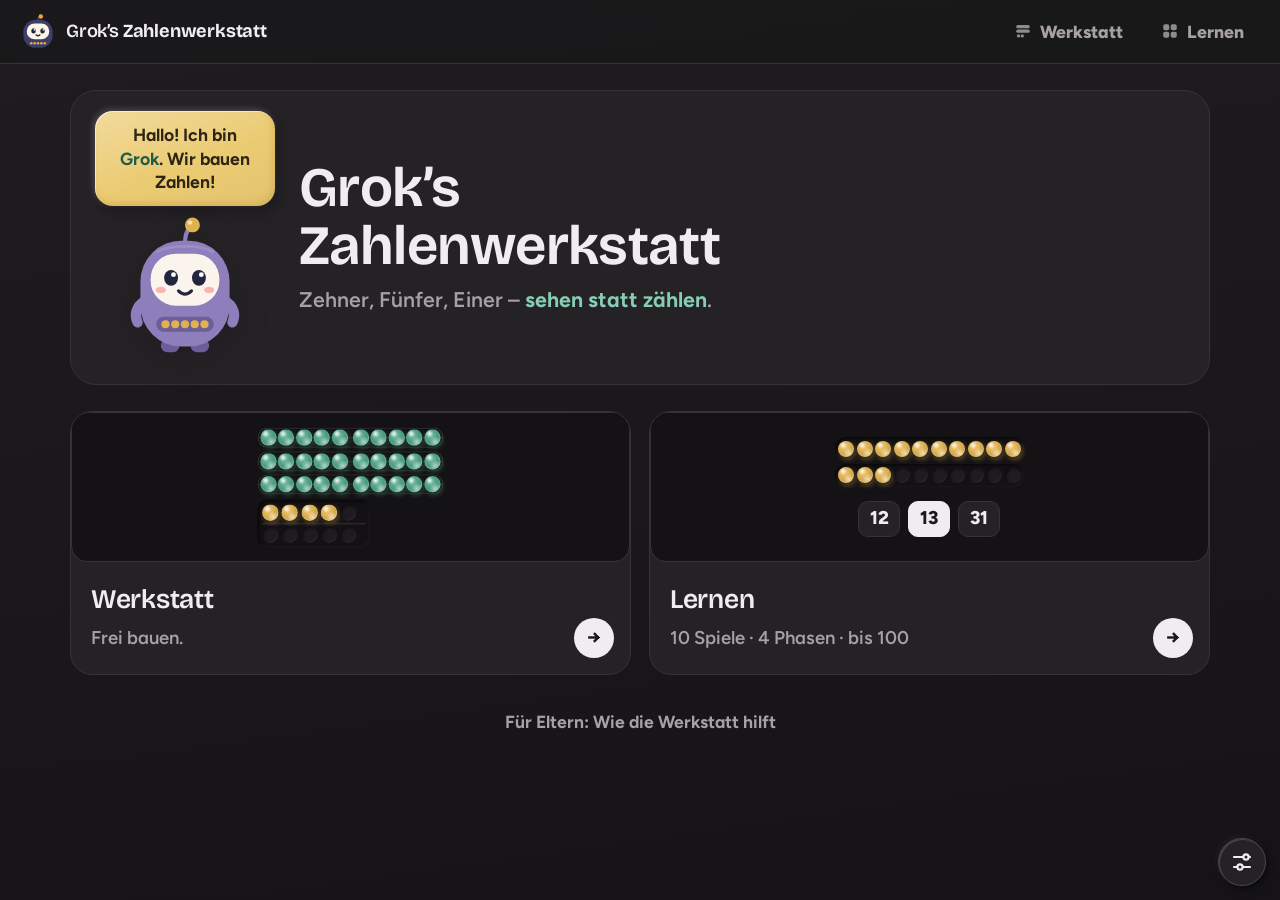
==== commit 1b611560: "v7: Themen-Welten nach Moods (Nacht, Tiefsee, Salbei, Rosé): Ton-Flächen, eingelassene Rillen/Mulden" ====
--- a/index.html
+++ b/index.html
@@ -18,7 +18,7 @@
       try { s = (JSON.parse(localStorage.getItem('gzw.v1')) || {}).settings || {}; } catch (e) {}
       var d = document.documentElement;
       // ältere Werte (v1–v6) auf die v7-Auswahl abbilden – gleiche Tabelle wie js/settings.js (LEGACY)
-      var T = { kakao: 'nacht', hell: 'sand', leinen: 'sand', morgen: 'sand', salbei: 'nebel' };
+      var T = { kakao: 'nacht', hell: 'salbei', leinen: 'salbei', morgen: 'rose', sand: 'salbei', nebel: 'rose' };
       var F = { andika: 'figtree', nunito: 'figtree', lexend: 'outfit', fredoka: 'outfit', atkinson: 'dmsans' };
       var Z = { s: 'k', m: 'l' };
       d.setAttribute('data-theme', T[s.theme] || s.theme || 'nacht');
--- a/css/style.css
+++ b/css/style.css
@@ -26,10 +26,11 @@
 }
 
 /* ---------- Themen (v7: 2 dunkel, 2 hell) ----------
-   Nacht  – warmes Fast-Schwarz (Standard)        Tiefsee – kühles Tinten-Blau
-   Sand   – warmes Off-White, Aprikose            Nebel   – kühles Off-White, Minze
+   Nacht   – warmes Fast-Schwarz (Standard)       Tiefsee – tiefes Blau mit Jelly-Akzenten
+   Salbei  – Ton-Welt: Beige, Salbei, Pfirsich    Rosé    – Ton-Welt: staubiges Rosé, Weiß-Pfirsich-Verlauf
+   Material (Moods): matter Ton als Grund, eingelassene Rillen/Mulden, glänzende Jelly-Perlen, Licht von links oben.
    Hell-Themen sind nie reinweiß: getönte Grundfläche + weicher Verlauf (--bg-grad, nur linear,
-   keine Blasen). Ältere IDs werden in js/settings.js umgeleitet (kakao→nacht, hell/leinen→sand, salbei→nebel). */
+   keine Blasen). Ältere IDs werden in js/settings.js umgeleitet (kakao→nacht, hell/leinen→salbei, morgen→rose). */
 :where(:root), [data-theme="nacht"] {
   --bg: #1A181A; --bg-soft: #211E21; --paper: #252225; --inset: #141214;
   --bg-grad: linear-gradient(172deg, #1F1C20 0%, #1A181A 48%, #151316 100%);
@@ -39,6 +40,8 @@
   --cell: #211E21; --cell-shadow: inset 0 1px 2px rgba(0,0,0,.5);
   --track: #141214; --wire: rgba(230, 220, 230, .14); --slot: #141214;
   --shadow-c: 0, 0, 0; --bead-shadow: 0, 0, 0;
+  --clay-hi: rgba(255, 245, 250, .045); --clay-lo: rgba(0, 0, 0, .55);
+  --zone-a: #1F2422; --zone-b: #26221C;
   --one: #E0B24F; --one-deep: #C29434; --one-hi: #F4D892; --one-ink: #EBC670;
   --ten: #4FA387; --ten-deep: #86CDB4; --ten-hi: #A3DCC8;
   --hun: #CC7C5D; --hun-deep: #A35C42; --hun-hi: #EDB49C; --hun-ink: #E59E82;
@@ -57,6 +60,8 @@
   --cell: #18232F; --cell-shadow: inset 0 1px 2px rgba(0,0,0,.55);
   --track: #0D141C; --wire: rgba(200, 220, 240, .15); --slot: #0D141C;
   --shadow-c: 0, 4, 10; --bead-shadow: 0, 4, 12;
+  --clay-hi: rgba(200, 225, 255, .05); --clay-lo: rgba(0, 3, 10, .6);
+  --zone-a: #15262B; --zone-b: #262420;
   --one: #EDB955; --one-deep: #CB9531; --one-hi: #F8DC9A; --one-ink: #F1CA77;
   --ten: #45B79F; --ten-deep: #8ADBC8; --ten-hi: #A2E6D6;
   --hun: #E08763; --hun-deep: #B5603F; --hun-hi: #F5BEA5; --hun-ink: #EFA486;
@@ -66,43 +71,48 @@
   --grok: #9A8CE0; --grok-deep: #7465BC; --grok-face: #FBF4EC; --grok-soft: #C0B5F2;
   color-scheme: dark;
 }
-[data-theme="sand"] {
-  --bg: #F7EEE3; --bg-soft: #F0E4D5; --paper: #FFFAF3; --inset: #EEE1D0;
-  --bg-grad: linear-gradient(162deg, #FBF2E6 0%, #F7EDE1 45%, #F4E3D6 100%);
-  --ink: #2E2620; --ink-soft: #76675B; --on-ink: #FFFFFF;
-  --line: #E9DCCB; --line-strong: #D8C6B0;
-  --vis-a: #FAF3EA; --vis-b: #F5EBDF;
-  --cell: #F3E8DA; --cell-shadow: inset 0 1px 2px rgba(80,50,20,.10);
-  --track: #EEE1D0; --wire: rgba(110, 80, 50, .22); --slot: #EEE1D0;
-  --shadow-c: 60, 40, 20; --bead-shadow: 90, 55, 20;
-  --one: #E29C2B; --one-deep: #BF7A14; --one-hi: #FFD993; --one-ink: #8C5A08;
-  --ten: #2C7E72; --ten-deep: #1C5D53; --ten-hi: #8FD0C3;
-  --hun: #C9643F; --hun-deep: #9C4627; --hun-hi: #F2B499; --hun-ink: #94401F;
-  --mate: #D97B9B; --mate-deep: #B65578; --mate-hi: #F7CFDB;
-  --blue: #6E92C8; --purple: #9580C8;
-  --ok: #2E8F5E;
-  --grok: #6E5FA8; --grok-deep: #54478A; --grok-face: #FFF8EF; --grok-soft: #9E90D2;
+/* Salbei – Ton-Welt (Mood 1): warmer Beige-Grund, matte Salbei-/Puderblau-/Pfirsich-Flächen */
+[data-theme="salbei"] {
+  --bg: #EFE6DA; --bg-soft: #E7DCCD; --paper: #F6EFE5; --inset: #E6DACB;
+  --bg-grad: linear-gradient(160deg, #F4ECE1 0%, #EEE4D7 48%, #E9DED3 100%);
+  --ink: #2C2A26; --ink-soft: #6F685E; --on-ink: #FFFFFF;
+  --line: #E0D3C2; --line-strong: #CDBDA8;
+  --vis-a: #F2EADF; --vis-b: #EBE1D4;
+  --cell: #E9DED0; --cell-shadow: inset 0 1px 2px rgba(80,60,30,.10);
+  --track: #E6DACB; --wire: rgba(110, 90, 60, .22); --slot: #E6DACB;
+  --shadow-c: 90, 70, 40; --bead-shadow: 90, 65, 30;
+  --clay-hi: rgba(255, 252, 245, .9); --clay-lo: rgba(150, 120, 85, .32);
+  --zone-a: #DCE7DE; --zone-b: #F1DDCB;   /* Salbei / Pfirsich */
+  --one: #E49A3A; --one-deep: #BD7718; --one-hi: #FFD9A0; --one-ink: #8A560A;
+  --ten: #4E8C78; --ten-deep: #2F6655; --ten-hi: #A9D3C3;
+  --hun: #D27D5E; --hun-deep: #A75638; --hun-hi: #F4C0A8; --hun-ink: #96462A;
+  --mate: #D98AA4; --mate-deep: #B35F7D; --mate-hi: #F6D2DD;
+  --blue: #6E98C4; --purple: #9787C6;
+  --ok: #3E9467;
+  --grok: #7464AE; --grok-deep: #594C90; --grok-face: #FFF8EF; --grok-soft: #A598D6;
   color-scheme: light;
 }
-[data-theme="nebel"] {
-  --bg: #EDF3F2; --bg-soft: #E2EBE9; --paper: #FAFDFC; --inset: #E0E9E7;
-  --bg-grad: linear-gradient(162deg, #F1F7F6 0%, #EAF3EF 50%, #E5EDF1 100%);
-  --ink: #1D2A2D; --ink-soft: #5D6F72; --on-ink: #FFFFFF;
-  --line: #D5E0DE; --line-strong: #BCCDCA;
-  --vis-a: #F2F7F6; --vis-b: #EAF1F0;
-  --cell: #E7EFEE; --cell-shadow: inset 0 1px 2px rgba(20,50,60,.09);
-  --track: #E0E9E7; --wire: rgba(40, 80, 90, .2); --slot: #E0E9E7;
-  --shadow-c: 20, 45, 55; --bead-shadow: 15, 45, 60;
-  --one: #E6A23A; --one-deep: #C28120; --one-hi: #FFDCA0; --one-ink: #8A5B0C;
-  --ten: #287C86; --ten-deep: #195A62; --ten-hi: #8ECFD6;
-  --hun: #CC6A4C; --hun-deep: #A04B30; --hun-hi: #F2B7A2; --hun-ink: #96432A;
-  --mate: #D77FA0; --mate-deep: #B4587C; --mate-hi: #F6D0DD;
-  --blue: #5E89C4; --purple: #8E7BC9;
-  --ok: #2D9466;
-  --grok: #5D63A8; --grok-deep: #474C8A; --grok-face: #FBFAF4; --grok-soft: #9097D4;
+/* Rosé – Ton-Welt (Mood 3 + 5): staubiges Rosé auf luftigem Weiß-Pfirsich-Verlauf; Koralle, Petrol, Navy, Senf */
+[data-theme="rose"] {
+  --bg: #ECD7DE; --bg-soft: #E5CCD5; --paper: #F5E7EB; --inset: #E6CFD7;
+  --bg-grad: linear-gradient(165deg, #FAF1EF 0%, #F2DFE0 38%, #E6C9D4 100%);
+  --ink: #2B2330; --ink-soft: #74687A; --on-ink: #FFFFFF;
+  --line: #E2C9D1; --line-strong: #CFADB9;
+  --vis-a: #F7EEEE; --vis-b: #F0E3E5;
+  --cell: #E9D3DA; --cell-shadow: inset 0 1px 2px rgba(90,40,60,.10);
+  --track: #EADADD; --wire: rgba(110, 60, 80, .2); --slot: #EADADD;
+  --shadow-c: 90, 50, 70; --bead-shadow: 95, 45, 70;
+  --clay-hi: rgba(255, 250, 252, .9); --clay-lo: rgba(150, 95, 120, .30);
+  --zone-a: #E9CFD9; --zone-b: #F4DED4;   /* staubiges Rosé / Pfirsich */
+  --one: #E3A23A; --one-deep: #BC7F17; --one-hi: #FFDDA2; --one-ink: #855508;
+  --ten: #2D7F86; --ten-deep: #1C5C62; --ten-hi: #93D0D6;
+  --hun: #E0715A; --hun-deep: #B44D38; --hun-hi: #F7BCAE; --hun-ink: #9E3E2A;
+  --mate: #CF7E9F; --mate-deep: #A9567A; --mate-hi: #F3CFDD;
+  --blue: #3F5E8E; --purple: #8C77C2;
+  --ok: #2F8F62;
+  --grok: #5E5AA6; --grok-deep: #46438A; --grok-face: #FFF8F3; --grok-soft: #9592D6;
   color-scheme: light;
 }
-
 /* ---------- Schrift & Größe ---------- */
 :root, [data-font="figtree"] { --font: 'Figtree', system-ui, sans-serif; --ff: 'ss01' 1; }
 [data-font="outfit"] { --font: 'Outfit', system-ui, sans-serif; --ff: normal; }
@@ -681,8 +691,21 @@
 .choices.is-solved .choice:not(.is-right) { opacity: .3; pointer-events: none; }
 .wiggle { animation: wiggle .55s ease; }
 @keyframes wiggle { 20% { transform: translateX(-6px); } 40% { transform: translateX(6px); } 60% { transform: translateX(-4px); } 80% { transform: translateX(4px); } }
-.burst { position: fixed; width: 10px; height: 10px; border-radius: 50%; z-index: 1100; pointer-events: none; animation: burst .85s var(--ease) forwards; }
-@keyframes burst { 0% { transform: translate(0,0) scale(1); opacity: 1; } 100% { transform: translate(var(--dx), var(--dy)) scale(0); opacity: 0; } }
+.burst {
+  position: fixed; width: 12px; height: 12px; border-radius: 50%; z-index: 1100; pointer-events: none; --c: var(--one);
+  background:
+    radial-gradient(circle at 34% 30%, rgba(255,255,255,.85) 0 14%, rgba(255,255,255,0) 40%),
+    radial-gradient(circle at 50% 50%, var(--c) 52%, color-mix(in srgb, var(--c) 70%, #000) 100%);
+  box-shadow: 0 2px 4px rgba(var(--bead-shadow, 0,0,0), .25);
+}
+.bead-c--one { --c: var(--one); } .bead-c--ten { --c: var(--ten); } .bead-c--mate { --c: var(--mate); } .bead-c--hun { --c: var(--hun); }
+/* „Richtig“: kurzer, weicher Schein in der Erfolgsfarbe */
+.ok-glow { animation: ok-glow .9s ease-out; }
+@keyframes ok-glow {
+  0% { box-shadow: 0 0 0 0 color-mix(in srgb, var(--ok) 0%, transparent); }
+  25% { box-shadow: 0 0 0 4px color-mix(in srgb, var(--ok) 55%, transparent), 0 0 26px color-mix(in srgb, var(--ok) 35%, transparent); }
+  100% { box-shadow: 0 0 0 0 color-mix(in srgb, var(--ok) 0%, transparent); }
+}
 
 .done { margin: auto; text-align: center; padding: 20px; }
 .done h2 { margin: 0 0 8px; font-size: 2.2rem; font-weight: 900; }
@@ -720,7 +743,7 @@
 .zz-chain-wrap { position: relative; padding-top: 54px; }
 .zz-chain {
   --b: var(--bead); --split: calc(var(--bead) * .9);
-  position: relative; display: flex; align-items: center; padding: 10px calc(16px + var(--split) / 2); border-radius: 999px;
+  position: relative; display: flex; align-items: center; padding: 10px calc(var(--zpad, 16px) + var(--split) / 2); border-radius: 999px;
   background: var(--track); box-shadow: inset 0 0 0 1.5px color-mix(in srgb, var(--line-strong) 60%, transparent);
   touch-action: none;
 }
@@ -728,13 +751,13 @@
   content: ''; position: absolute; left: 14px; right: 14px; top: calc(50% - 1.5px); height: 3px;
   background: var(--wire); border-radius: 2px;
 }
-.zz-chain.is-wrap { flex-wrap: wrap; row-gap: 62px; width: calc(10 * var(--b) + 40px + 160px + 34px + var(--split)); border-radius: 34px; padding-top: 12px; padding-bottom: 12px; }
+.zz-chain.is-wrap { flex-wrap: wrap; row-gap: 62px; width: calc(10 * (var(--b) + 2 * var(--bm, 2px)) + 10 * var(--cutw, 16px) + 2 * var(--zpad, 16px) + 2px + var(--split)); border-radius: 34px; padding-top: 12px; padding-bottom: 12px; }
 .zz-chain.is-wrap::before { display: none; }
-.zz-chain .bead { position: relative; margin: 0 2px; transition: transform .85s var(--spring); }
+.zz-chain .bead { position: relative; margin: 0 var(--bm, 2px); transition: transform .85s var(--spring); }
 .zz-chain.is-cut .bead.part-a { transform: translateX(calc(var(--split) / -2)); }
 .zz-chain.is-cut .bead.part-b { transform: translateX(calc(var(--split) / 2)); }
 .zz-chain.is-cut .cut { transform: translateX(calc(var(--split) / -2)); }
-.cut { position: relative; z-index: 1; width: 16px; height: calc(var(--b) * 1.3); flex: none; border-radius: 8px; transition: transform .85s var(--spring); }
+.cut { position: relative; z-index: 1; width: var(--cutw, 16px); height: calc(var(--b) * 1.3); flex: none; border-radius: 8px; transition: transform .85s var(--spring); }
 .zz-chain.is-cut .cut.is-open ~ .cut { transform: translateX(calc(var(--split) / 2)); }
 .cut::after {
   content: ''; position: absolute; left: 50%; top: 18%; bottom: 18%; width: 2px; transform: translateX(-50%);
@@ -1472,22 +1495,33 @@
 
 /* ---------- Hunderterfeld ---------- */
 .hwrap { padding: 8px; }
-.hboard { position: relative; padding: 16px; border-radius: 16px; background: var(--inset); border: 1px solid var(--line); touch-action: none; user-select: none; }
+.hboard { position: relative; padding: 16px; border-radius: 16px; background: var(--inset); border: 1px solid var(--line); touch-action: none; user-select: none; overflow: hidden; }
 .hboard.is-good { border-color: var(--ok); }
 .hfield { --d: 22px; display: grid; grid-template-columns: repeat(5, var(--d)) 0 repeat(5, var(--d)); grid-template-rows: repeat(5, var(--d)) 0 repeat(5, var(--d)); gap: 5px; }
 .hdot { width: var(--d); height: var(--d); border-radius: 50%; background: var(--cell); box-shadow: inset 0 0 0 1px var(--line-strong); cursor: pointer; }
 .hdot.is-vis { background: var(--one); box-shadow: inset 0 -2px 0 color-mix(in srgb, var(--one) 74%, #000 26%); }
 .hdot--b.is-vis { background: var(--blue); box-shadow: inset 0 -2px 0 color-mix(in srgb, var(--blue) 74%, #000 26%); }
 .hcover { position: absolute; left: 0; top: 0; width: 100%; height: 100%; pointer-events: none; overflow: visible; }
-.hcover path { fill: color-mix(in srgb, var(--paper) 94%, transparent); stroke: var(--line-strong); stroke-width: 1.5; stroke-linejoin: round; }
+.hcover path {
+  fill: color-mix(in srgb, var(--paper) 90%, transparent); stroke: color-mix(in srgb, var(--ten) 70%, var(--line-strong)); stroke-width: 2.5; stroke-linejoin: round;
+  filter: drop-shadow(0 -1px 3px rgba(var(--shadow-c), .18));
+}
+/* Griff (v7): eckiger Reiter mit Zieh-Pfeil, sitzt bündig in der Ecke des Winkels – nicht halb darüber */
 .hhandle {
-  position: absolute; width: 36px; height: 36px; margin: -18px 0 0 -18px; border-radius: 10px;
-  background: var(--ten); border: 2px solid var(--paper); box-shadow: 0 0 0 1px var(--ten-deep);
-  cursor: grab; touch-action: none; transition: left .12s ease-out, top .12s ease-out; z-index: 2;
-}
-.hhandle::before, .hhandle::after { content: ''; position: absolute; left: 9px; right: 9px; height: 2px; border-radius: 2px; background: var(--on-ink); opacity: .8; }
-.hhandle::before { top: 12px; }
-.hhandle::after { bottom: 12px; }
+  position: absolute; left: 0; top: 0; width: clamp(22px, calc(var(--bead) * 1.02), 44px); aspect-ratio: 1; height: auto; margin: 0; border-radius: clamp(5px, calc(var(--bead) * .26), 10px);
+  background: var(--ten); box-shadow: 0 2px 6px rgba(var(--shadow-c), .25), inset 0 -2px 0 color-mix(in srgb, var(--ten) 70%, #000);
+  display: grid; place-items: center; color: var(--on-ink);
+  cursor: grab; touch-action: none; transition: left .12s ease-out, top .12s ease-out, background .2s; z-index: 2;
+}
+.hhandle::before {
+  content: ''; width: 58%; height: 58%;
+  background: currentColor; opacity: .92;
+  -webkit-mask: url("data:image/svg+xml,%3Csvg xmlns='http://www.w3.org/2000/svg' viewBox='0 0 24 24' fill='none' stroke='black' stroke-width='2.6' stroke-linecap='round' stroke-linejoin='round'%3E%3Cpath d='M7 7l10 10M17 10v7h-7'/%3E%3C/svg%3E") center / contain no-repeat;
+          mask: url("data:image/svg+xml,%3Csvg xmlns='http://www.w3.org/2000/svg' viewBox='0 0 24 24' fill='none' stroke='black' stroke-width='2.6' stroke-linecap='round' stroke-linejoin='round'%3E%3Cpath d='M7 7l10 10M17 10v7h-7'/%3E%3C/svg%3E") center / contain no-repeat;
+}
+.hhandle:active { transform: scale(.95); }
+/* Griff so groß wie ein Punkt (passt in die Ecke), die Trefferfläche ist aber fingerfreundlich größer */
+.hhandle::after { content: ''; position: absolute; inset: -12px; border-radius: 14px; }
 .hhandle.is-drag { transition: none; cursor: grabbing; }
 .hhandle.is-done { background: var(--ok); box-shadow: 0 0 0 1px var(--ok); }
 .hboard.is-static .hhandle { display: none; }
@@ -1650,3 +1684,129 @@
   .task-word { font-size: clamp(1.4rem, 3.8vh, 2.4rem); }
 }
 @media (max-width: 599px) { .task-word { font-size: 1.45rem; } .task-num { font-size: 1.95rem; } }
+
+/* ============================================================
+   v7: Grok läuft (js/grok.js). Der Platzhalter .grok-home hält in der Leiste den Platz frei;
+   die Figur selbst lebt in .grok-walker über der Karte und geht ruhig zu Zielen.
+   Nur die Figur ist antippbar – die Blase lässt alle Berührungen durch, beim Ziehen auch die Figur.
+   ============================================================ */
+.play-card { position: relative; --gw: 96px; --gh: 110px; }
+@media (min-width: 900px) and (orientation: landscape) and (max-height: 920px) { .play-card { --gw: 84px; --gh: 96px; } }
+@media (max-width: 899px), (orientation: portrait) { .play-card { --gw: 70px; --gh: 80px; } }
+@media (max-width: 599px) { .play-card { --gw: 54px; --gh: 62px; } }
+.grok-home { width: var(--gw); height: var(--gh); flex: none; }
+.grok-walker {
+  position: absolute; left: 0; top: 0; z-index: 25; width: var(--gw); height: var(--gh);
+  pointer-events: none; will-change: transform; transition: opacity .15s;
+}
+.grok-walker.is-fading { opacity: 0; }
+.grok-walker .walker-body { width: 100%; height: 100%; }
+.grok-walker .grok { width: 100%; height: 100%; pointer-events: auto; }
+body.is-dragging .grok-walker .grok { pointer-events: none; }
+.grok-walker .walker-bubble {
+  position: absolute; left: 0; top: 0; width: max-content; min-width: 0; max-width: 300px;
+  pointer-events: none !important; z-index: 1; border-radius: 16px;
+  box-shadow: 0 6px 18px rgba(var(--shadow-c), .14);
+}
+@media (max-width: 599px) { .grok-walker .walker-bubble { font-size: .88rem; padding: 9px 12px; } }
+.grok-walker .grok-svg { transition: transform .2s; }
+.grok-walker.face-left .grok-svg { transform: scaleX(-1); }
+/* Gehen: kleine, gleichmäßige Schritte – Körper wippt minimal, Füße heben sich abwechselnd. Kein Strecken/Stauchen. */
+.grok-walker.is-walking .g-all { animation: g-walk .34s ease-in-out infinite alternate; }
+.grok-walker.is-walking .g-foot { transform-box: fill-box; transform-origin: center bottom; }
+.grok-walker.is-walking .g-foot-l { animation: g-foot .68s ease-in-out infinite; }
+.grok-walker.is-walking .g-foot-r { animation: g-foot .68s ease-in-out infinite .34s; }
+.grok-walker.is-walking .g-arm-l { animation: g-arm .68s ease-in-out infinite; transform-origin: 28px 92px; }
+.grok-walker.is-walking .g-arm-r { animation: g-arm .68s ease-in-out infinite reverse; transform-origin: 112px 92px; }
+@keyframes g-walk { from { transform: translateY(0); } to { transform: translateY(-4px); } }
+@keyframes g-foot { 0%, 50%, 100% { transform: translateY(0); } 25% { transform: translateY(-5px); } }
+@keyframes g-arm { 0%, 100% { transform: rotate(-7deg); } 50% { transform: rotate(7deg); } }
+@media (max-width: 599px) {
+  /* Telefon: Bündel-Knöpfe etwas flacher (Platz ist reserviert, s. builder.js setOff) – Ziel bleibt ≥ 40px */
+  .zone-head .act-btn { height: 2.45em; }
+  /* Zerlege „alle“: Karten teilen sich die Breite statt zu schrumpfen */
+  /* Telefon: Kette etwas dichter (Schnitt-Ziele bleiben so hoch wie die Perlen), Karten teilen sich die Breite */
+  .zz-chain { --bm: 1px; --cutw: 12px; --zpad: 8px; }
+  .zz { padding: 6px 4px; gap: 16px; }
+  .zz-found { width: min(320px, calc(100vw - 72px)); max-width: none; gap: 8px; flex-wrap: wrap; }
+  .zz-found .zz-card { min-width: 92px; flex: 1 1 92px; min-height: 64px; padding: 8px; }
+  .zz-found .zz-strip { display: none; }
+}
+
+/* Platzhalter für später erscheinende Knöpfe/Karten (reservieren Platz, unsichtbar, nicht bedienbar) */
+.num-card.is-ph { visibility: hidden; pointer-events: none; }
+.is-off { visibility: hidden !important; pointer-events: none !important; animation: none !important; }
+
+/* ============================================================
+   v7 Materialien (Moods): matter TON als Grund, eingelassene RILLEN und MULDEN, glänzende JELLY-Perlen.
+   Licht kommt überall von LINKS OBEN: Glanz links oben, Schatten rechts unten.
+   Keine Deko-Formen – nur Material, Farbe, Tiefe.
+   ============================================================ */
+:root { --spring: cubic-bezier(.45, 0, .25, 1); }   /* ruhig rein und raus, kein Nachfedern */
+:root, [data-theme] {
+  --raise: -3px -3px 8px var(--clay-hi), 4px 5px 12px var(--clay-lo), inset 1px 1px 0 rgba(255,255,255,.18);
+  --raise-sm: -2px -2px 5px var(--clay-hi), 2px 3px 7px var(--clay-lo), inset 1px 1px 0 rgba(255,255,255,.16);
+  --press: inset 3px 3px 7px var(--clay-lo), inset -2px -2px 6px var(--clay-hi);
+}
+/* Bühne als weiche Ton-Platte über dem Verlauf */
+.play-card { box-shadow: var(--raise); border-color: color-mix(in srgb, var(--line) 60%, transparent); }
+/* Zonen: leicht erhabene Ton-Flächen in Salbei/Pfirsich-Tönen */
+.zone { background: color-mix(in srgb, var(--zone-a, color-mix(in srgb, var(--ten) 8%, var(--paper))) 100%, transparent); border-color: color-mix(in srgb, var(--zc) 16%, transparent); box-shadow: var(--raise-sm); }
+.zone-units { background: var(--zone-b, color-mix(in srgb, var(--one) 8%, var(--paper))); }
+.zone-tens.is-hundred { background: color-mix(in srgb, var(--hun) 10%, var(--zone-a, var(--paper))); }
+.zone.drop-hover { background: color-mix(in srgb, var(--zc) 12%, var(--zone-a, var(--paper))); box-shadow: var(--raise-sm), 0 0 0 3px color-mix(in srgb, var(--zc) 35%, transparent); }
+/* Rillen: Zehner-Reihen als Pillen-Rille, Zehnerfeld als Wanne – im Ton der Fläche, dunkel links oben, hell rechts unten */
+.slot-track, .frame, .field20-row, .zz-chain, .track-groove {
+  background: color-mix(in srgb, #000 4%, transparent);
+  box-shadow: inset calc(var(--b) * .1) calc(var(--b) * .1) calc(var(--b) * .2) var(--clay-lo), inset calc(var(--b) * -.08) calc(var(--b) * -.08) calc(var(--b) * .16) var(--clay-hi);
+  outline: none;
+}
+.slot-track { outline: none; }
+.frame.full { box-shadow: inset calc(var(--b) * .1) calc(var(--b) * .1) calc(var(--b) * .2) var(--clay-lo), inset calc(var(--b) * -.08) calc(var(--b) * -.08) calc(var(--b) * .16) var(--clay-hi), inset 0 0 0 2px var(--ten); }
+.frame::after { opacity: .55; }
+/* Mulden für einzelne Perlen: runde, eingelassene Vertiefungen – leer sofort erkennbar */
+.cell:not(.on), .well, .cell.on.lifted, .cell.on.incoming {
+  background: color-mix(in srgb, #000 6%, var(--cell));
+  box-shadow: inset calc(var(--b) * .09) calc(var(--b) * .1) calc(var(--b) * .16) var(--clay-lo), inset calc(var(--b) * -.06) calc(var(--b) * -.07) calc(var(--b) * .12) var(--clay-hi);
+}
+.wells .well { opacity: 1; }
+/* Jelly-Perlen: kräftiger Glanzpunkt links oben, weiches Innenleuchten, farbiger Schatten rechts unten */
+.bead, .cell.on, .hdot.is-vis {
+  background:
+    radial-gradient(circle at 32% 26%, rgba(255,255,255,.95) 0, rgba(255,255,255,.6) 8%, rgba(255,255,255,0) 24%),
+    radial-gradient(circle at 68% 78%, color-mix(in srgb, var(--c) 40%, #fff) 0, transparent 34%),
+    radial-gradient(circle at 40% 36%, color-mix(in srgb, var(--c) 70%, #fff) 0%, var(--c) 38%, color-mix(in srgb, var(--c) 80%, #000) 78%, color-mix(in srgb, var(--c) 58%, #000) 100%);
+  box-shadow:
+    inset calc(var(--b) * -.05) calc(var(--b) * -.07) calc(var(--b) * .12) color-mix(in srgb, var(--c) 70%, #fff 30%),
+    calc(var(--b) * .05) calc(var(--b) * .09) calc(var(--b) * .1) rgba(var(--bead-shadow, 0,0,0), .3),
+    calc(var(--b) * .1) calc(var(--b) * .16) calc(var(--b) * .3) color-mix(in srgb, var(--c) 40%, transparent);
+}
+.fx-bead {
+  box-shadow:
+    inset calc(var(--b) * -.05) calc(var(--b) * -.07) calc(var(--b) * .12) color-mix(in srgb, var(--c) 70%, #fff 30%),
+    calc(var(--b) * .18) calc(var(--b) * .34) calc(var(--b) * .4) color-mix(in srgb, var(--c) 32%, rgba(var(--bead-shadow, 0,0,0), .2));
+}
+/* Tastbare Knöpfe: erhaben, beim Drücken eingedrückt (~130 ms) */
+.btn, .pick, .choice, .num-card, .wand, .seg-btn, .act-btn, .love-piece, .jump-chip, .split-btn, .settings-fab {
+  box-shadow: var(--raise-sm);
+  transition: transform .13s var(--ease), box-shadow .13s var(--ease), background .15s, border-color .15s;
+}
+.btn:active:not(:disabled), .pick:active, .choice:active:not(:disabled), .num-card:active, .wand:active, .seg-btn:active, .act-btn:active, .love-piece:active, .jump-chip:active:not(:disabled), .split-btn:active {
+  box-shadow: var(--press); transform: scale(.97);
+}
+.btn:disabled, .choice:disabled, .jump-chip:disabled { box-shadow: none; }
+.choice.is-right { box-shadow: var(--press), 0 0 0 3px color-mix(in srgb, var(--ok) 55%, transparent); }
+.btn.is-on, .seg-btn.is-on { box-shadow: var(--press); }
+.btn--go:not(:disabled) {
+  background: linear-gradient(160deg, color-mix(in srgb, var(--ok) 80%, #fff), var(--ok) 55%, color-mix(in srgb, var(--ok) 85%, #000));
+  box-shadow: var(--raise-sm), inset 0 1px 0 rgba(255,255,255,.35);
+}
+/* Grok-Sprechblase (Mood 4): weiche, buttergelbe Blase mit Tiefe – dunkle Schrift in jedem Thema */
+.bubble, .grok-walker .walker-bubble {
+  --bub: #F6D77A;
+  background: linear-gradient(160deg, color-mix(in srgb, var(--bub) 70%, #fff) 0%, var(--bub) 55%, color-mix(in srgb, var(--bub) 88%, #a86) 100%);
+  color: #2E2614; border: none; font-weight: 700;
+  box-shadow: -2px -2px 6px rgba(255,255,255,.18), 4px 6px 14px rgba(var(--shadow-c), .28), inset 1px 1px 0 rgba(255,255,255,.55), inset -2px -3px 6px rgba(160, 110, 20, .22);
+}
+.bubble b { color: #1F5C4C; }
+[data-theme="nacht"] .bubble, [data-theme="tiefsee"] .bubble, :root:not([data-theme]) .bubble { --bub: #EBCB72; }
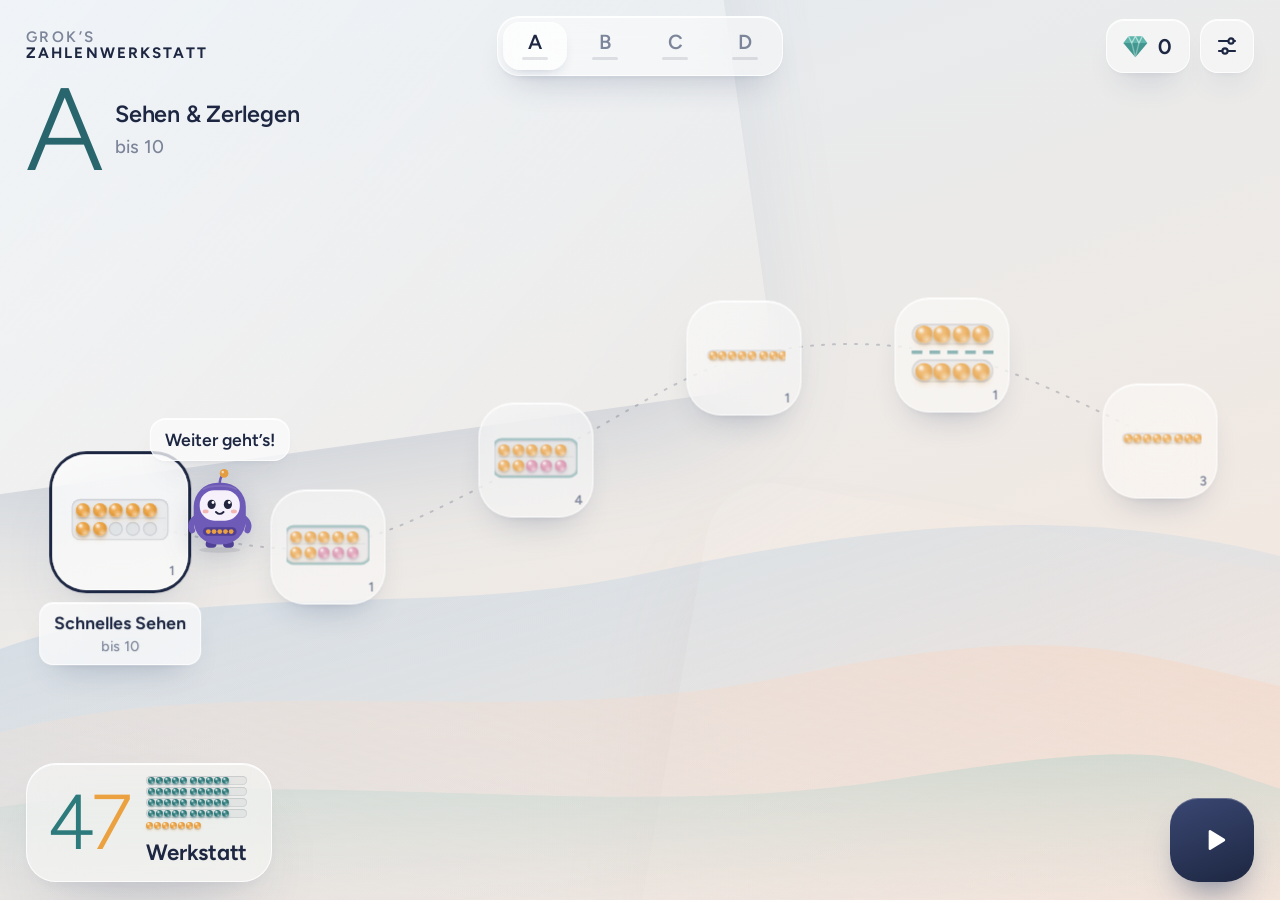
==== commit db0a4ccd: "v8: Studio-Reise – Glas-Shell, Reise-Startseite, Edelsteine, Odometer, Themes" ====
--- a/index.html
+++ b/index.html
@@ -3,7 +3,7 @@
 <head>
   <meta charset="utf-8">
   <meta name="viewport" content="width=device-width, initial-scale=1, viewport-fit=cover">
-  <meta name="theme-color" content="#1A181A">
+  <meta name="theme-color" content="#E6ECF1">
   <meta name="apple-mobile-web-app-capable" content="yes">
   <meta name="apple-mobile-web-app-title" content="Zahlenwerkstatt">
   <meta name="description" content="Grok’s Zahlenwerkstatt – Zahlen bis 100 in Fünfern und Zehnern sehen, statt zu zählen.">
@@ -17,17 +17,18 @@
       var s = {};
       try { s = (JSON.parse(localStorage.getItem('gzw.v1')) || {}).settings || {}; } catch (e) {}
       var d = document.documentElement;
-      // ältere Werte (v1–v6) auf die v7-Auswahl abbilden – gleiche Tabelle wie js/settings.js (LEGACY)
+      // ältere Werte (v1–v7) abbilden – gleiche Tabelle wie js/settings.js (LEGACY). Standard v8: Studio (hell).
       var T = { kakao: 'nacht', hell: 'salbei', leinen: 'salbei', morgen: 'rose', sand: 'salbei', nebel: 'rose' };
       var F = { andika: 'figtree', nunito: 'figtree', lexend: 'outfit', fredoka: 'outfit', atkinson: 'dmsans' };
       var Z = { s: 'k', m: 'l' };
-      d.setAttribute('data-theme', T[s.theme] || s.theme || 'nacht');
+      var th = T[s.theme] || s.theme; if (['studio','salbei','rose','nacht','tiefsee'].indexOf(th) < 0) th = 'studio';
+      d.setAttribute('data-theme', th);
       d.setAttribute('data-font', F[s.font] || s.font || 'figtree');
       d.setAttribute('data-size', Z[s.size] || s.size || 'l');
     })();
     // Falls das Stylesheet einmal nicht lädt (z. B. kurzer 503 direkt nach einem Deploy):
     // bis zu 3-mal mit frischer URL neu laden, statt eine ungestylte Seite zu zeigen.
-    window.GZW_VERSION = '6';
+    window.GZW_VERSION = '8';
     window.gzwRetryCss = function (link) {
       var n = (+link.dataset.retry || 0) + 1;
       if (n > 3) return;
@@ -39,21 +40,12 @@
       }, 400 * n);
     };
   </script>
-  <link rel="stylesheet" href="css/style.css?v=6" onerror="gzwRetryCss(this)">
+  <link rel="stylesheet" href="css/style.css?v=8" onerror="gzwRetryCss(this)">
+  <link rel="stylesheet" href="css/v8.css?v=8">
 </head>
 <body>
-  <header class="topbar">
-    <a class="brand" href="#/" aria-label="Startseite">
-      <img src="favicon.svg" alt="" width="36" height="36">
-      <span class="brand-text">Grok’s <b>Zahlenwerkstatt</b></span>
-    </a>
-    <nav class="nav" aria-label="Hauptmenü">
-      <a href="#/werkstatt" data-page="werkstatt"><svg class="nav-ico" viewBox="0 0 24 24" aria-hidden="true"><rect x="3" y="4" width="18" height="4.4" rx="2.2"/><rect x="3" y="10" width="18" height="4.4" rx="2.2"/><circle cx="6" cy="18.6" r="2.2"/><circle cx="11" cy="18.6" r="2.2"/></svg><span>Werkstatt</span></a>
-      <a href="#/lernen" data-page="lernen"><svg class="nav-ico" viewBox="0 0 24 24" aria-hidden="true"><rect x="3" y="3" width="8" height="8" rx="2.4"/><rect x="13" y="3" width="8" height="8" rx="2.4"/><rect x="3" y="13" width="8" height="8" rx="2.4"/><rect x="13" y="13" width="8" height="8" rx="2.4"/></svg><span>Lernen</span></a>
-    </nav>
-  </header>
   <main id="app"></main>
   <noscript>Bitte JavaScript aktivieren.</noscript>
-  <script type="module" src="js/main.js?v=6"></script>
+  <script type="module" src="js/main.js?v=8"></script>
 </body>
 </html>
--- a/css/style.css
+++ b/css/style.css
@@ -1694,6 +1694,7 @@
 @media (min-width: 900px) and (orientation: landscape) and (max-height: 920px) { .play-card { --gw: 84px; --gh: 96px; } }
 @media (max-width: 899px), (orientation: portrait) { .play-card { --gw: 70px; --gh: 80px; } }
 @media (max-width: 599px) { .play-card { --gw: 54px; --gh: 62px; } }
+.grok-layer { position: absolute; inset: 0; overflow: hidden; pointer-events: none; z-index: 25; border-radius: inherit; }
 .grok-home { width: var(--gw); height: var(--gh); flex: none; }
 .grok-walker {
   position: absolute; left: 0; top: 0; z-index: 25; width: var(--gw); height: var(--gh);
@@ -1702,7 +1703,8 @@
 .grok-walker.is-fading { opacity: 0; }
 .grok-walker .walker-body { width: 100%; height: 100%; }
 .grok-walker .grok { width: 100%; height: 100%; pointer-events: auto; }
-body.is-dragging .grok-walker .grok { pointer-events: none; }
+body.is-dragging .grok-walker .grok,
+.grok-walker.is-walking .grok, .grok-walker.is-fading .grok { pointer-events: none; }
 .grok-walker .walker-bubble {
   position: absolute; left: 0; top: 0; width: max-content; min-width: 0; max-width: 300px;
   pointer-events: none !important; z-index: 1; border-radius: 16px;
@@ -1810,3 +1812,9 @@
 }
 .bubble b { color: #1F5C4C; }
 [data-theme="nacht"] .bubble, [data-theme="tiefsee"] .bubble, :root:not([data-theme]) .bubble { --bub: #EBCB72; }
+.zone-count { display: inline-block; min-width: 2ch; text-align: left; }   /* 0 → 10: kein Breitensprung */
+.choices.is-ph { visibility: hidden; pointer-events: none; }
+/* Einer-Feld nebeneinander: so schmal wie seine Felder – der Bündel-Knopf bricht in die nächste Zeile (Platz bleibt reserviert) */
+.bmat[data-mode="row"] .zone-units { width: min-content; }
+.bmat[data-mode="row"] .zone-units .zone-head { flex-wrap: wrap; row-gap: calc(var(--b) * .2); }
+.bmat[data-mode="row"] .zone-units .act-btn { margin-left: 0; }
--- a/css/v8.css
+++ b/css/v8.css
@@ -0,0 +1,661 @@
+/* ============================================================
+   Grok's Zahlenwerkstatt v8 · „Studio“
+   Ruhige, luftige Glasflächen in Schichten auf weichen Verläufen (nie reinweiß),
+   riesige dünne Ziffern als Held, wenige Elemente pro Bildschirm, eine Sache zur Zeit,
+   Bottom-Sheet für Werkzeuge, feine Mikro-Bewegung, glänzende Perlen in zarten Rillen.
+   Keine Deko-Kreise oder Blobs: Ebenen sind gedrehte, abgerundete Glasplatten und sanfte Verlaufsflächen.
+   Diese Datei liegt über css/style.css (Komponenten) und ersetzt dessen Rahmen, Flächen und Themen.
+   ============================================================ */
+
+/* ---------- Themen: Studio (Standard, hell) · Salbei · Rosé (hell) · Nacht · Tiefsee (dunkel) ---------- */
+:where(:root), [data-theme="studio"] {
+  --bg: #E9ECEE; --bg-soft: #E1E6EA; --paper: #F7F8F9; --inset: rgba(29, 39, 66, .045);
+  --bg-grad: linear-gradient(160deg, #E3EBF2 0%, #EDEAE7 50%, #F6E6DB 100%);
+  --plane-a: linear-gradient(140deg, rgba(255,255,255,.55), rgba(255,255,255,.06));
+  --plane-b: linear-gradient(320deg, rgba(255,226,208,.62), rgba(255,255,255,.08));
+  --plane-shadow-a: rgba(80,110,150,.22); --plane-shadow-b: rgba(200,120,90,.2);
+  --ink: #1D2742; --ink-soft: #7C8599; --on-ink: #FFFFFF;
+  --line: rgba(29, 39, 66, .09); --line-strong: rgba(29, 39, 66, .16);
+  --glass: rgba(255,255,255,.46); --glass-strong: rgba(255,255,255,.66); --glass-hi: rgba(255,255,255,.8);
+  --glass-shadow: 0 40px 80px -34px rgba(40,60,100,.28), 0 10px 24px -14px rgba(40,60,100,.14), inset 0 1px 0 rgba(255,255,255,.9);
+  --glass-shadow-sm: 0 18px 34px -18px rgba(40,60,100,.3), 0 4px 10px -6px rgba(40,60,100,.12), inset 0 1px 0 rgba(255,255,255,.9);
+  --groove: rgba(29, 39, 66, .05); --groove-line: rgba(29, 39, 66, .08); --groove-shade: rgba(29, 39, 66, .10);
+  --cell: rgba(29, 39, 66, .05); --cell-shadow: none; --track: rgba(29, 39, 66, .05); --wire: rgba(29, 39, 66, .10); --slot: rgba(29, 39, 66, .04);
+  --shadow-c: 40, 60, 100; --bead-shadow: 40, 50, 80;
+  --clay-hi: rgba(255,255,255,.8); --clay-lo: rgba(40,60,100,.16);
+  --zone-a: transparent; --zone-b: transparent;
+  --one: #EBA13F; --one-deep: #C47F1C; --one-hi: #FFD9A0; --one-ink: #B06E10;
+  --ten: #2C7A7B; --ten-deep: #1F5E60; --ten-hi: #A5D6D3;
+  --hun: #E07A5F; --hun-deep: #B85A41; --hun-hi: #F6C2B1; --hun-ink: #A84A31;
+  --mate: #D98AA8; --mate-deep: #B2607F; --mate-hi: #F4D3DF;
+  --blue: #5F86B8; --purple: #8C7BC4; --ok: #2F8A6A;
+  --grok: #6E5BB8; --grok-deep: #4F3F95; --grok-face: #F6F1FB; --grok-soft: #A79BDA;
+  --gem: #5DB5AC; --gem-deep: #2B7F7A;
+  --land-1a: rgba(167, 196, 222, .40); --land-1b: rgba(220, 230, 238, .18);
+  --land-2a: rgba(246, 214, 196, .55); --land-2b: rgba(240, 228, 220, .22);
+  --land-3a: rgba(176, 210, 203, .45); --land-3b: rgba(236, 232, 228, .30);
+  --primary: linear-gradient(160deg, #3A4772, #1D2742);
+  color-scheme: light;
+}
+[data-theme="salbei"] {
+  --bg: #E8ECE5; --paper: #F7F7F2;
+  --bg-grad: linear-gradient(160deg, #E2EBE2 0%, #ECEAE2 52%, #F4E6D6 100%);
+  --plane-a: linear-gradient(140deg, rgba(255,255,250,.55), rgba(255,255,255,.06));
+  --plane-b: linear-gradient(320deg, rgba(246,222,196,.6), rgba(255,255,255,.08));
+  --plane-shadow-a: rgba(80,120,90,.2); --plane-shadow-b: rgba(190,130,70,.18);
+  --ink: #26302A; --ink-soft: #77816F;
+  --line: rgba(38, 48, 42, .1); --line-strong: rgba(38, 48, 42, .17);
+  --glass-shadow: 0 40px 80px -34px rgba(50,80,60,.26), 0 10px 24px -14px rgba(50,80,60,.13), inset 0 1px 0 rgba(255,255,255,.9);
+  --glass-shadow-sm: 0 18px 34px -18px rgba(50,80,60,.28), 0 4px 10px -6px rgba(50,80,60,.12), inset 0 1px 0 rgba(255,255,255,.9);
+  --groove: rgba(38, 48, 42, .05); --groove-line: rgba(38, 48, 42, .09); --groove-shade: rgba(38, 48, 42, .1);
+  --cell: rgba(38, 48, 42, .05); --track: rgba(38, 48, 42, .05); --wire: rgba(38, 48, 42, .1);
+  --shadow-c: 50, 80, 60; --bead-shadow: 50, 60, 40; --clay-lo: rgba(50,80,60,.16);
+  --one: #E49A3A; --one-deep: #BD7718; --one-ink: #8A560A;
+  --ten: #4E8C78; --ten-deep: #2F6655; --ten-hi: #A9D3C3;
+  --hun: #D27D5E; --hun-deep: #A75638; --hun-ink: #96462A;
+  --mate: #D98AA4; --mate-deep: #B35F7D;
+  --ok: #3E8F5F; --grok: #7464AE; --grok-deep: #594C90;
+  --gem: #6DB59A; --gem-deep: #3C7F67;
+  --land-1a: rgba(178, 206, 184, .42); --land-1b: rgba(226, 234, 222, .18);
+  --land-2a: rgba(240, 214, 184, .5); --land-2b: rgba(238, 230, 216, .2);
+  --land-3a: rgba(150, 190, 160, .42); --land-3b: rgba(232, 232, 222, .3);
+  --primary: linear-gradient(160deg, #46564B, #26302A);
+}
+[data-theme="rose"] {
+  --bg: #F1E3E6; --paper: #FBF5F6;
+  --bg-grad: linear-gradient(160deg, #F6ECEE 0%, #F1E1E4 48%, #E9D1DB 100%);
+  --plane-a: linear-gradient(140deg, rgba(255,250,252,.6), rgba(255,255,255,.06));
+  --plane-b: linear-gradient(320deg, rgba(248,214,206,.6), rgba(255,255,255,.08));
+  --plane-shadow-a: rgba(140,80,110,.18); --plane-shadow-b: rgba(210,120,100,.18);
+  --ink: #2B2330; --ink-soft: #85768A;
+  --line: rgba(43, 35, 48, .09); --line-strong: rgba(43, 35, 48, .16);
+  --glass-shadow: 0 40px 80px -34px rgba(110,60,90,.26), 0 10px 24px -14px rgba(110,60,90,.13), inset 0 1px 0 rgba(255,255,255,.9);
+  --glass-shadow-sm: 0 18px 34px -18px rgba(110,60,90,.28), 0 4px 10px -6px rgba(110,60,90,.12), inset 0 1px 0 rgba(255,255,255,.9);
+  --groove: rgba(43, 35, 48, .05); --groove-line: rgba(43, 35, 48, .085); --groove-shade: rgba(43, 35, 48, .1);
+  --cell: rgba(43, 35, 48, .05); --track: rgba(43, 35, 48, .05); --wire: rgba(43, 35, 48, .1);
+  --shadow-c: 110, 60, 90; --bead-shadow: 95, 45, 70; --clay-lo: rgba(110,60,90,.16);
+  --one: #E3A23A; --one-deep: #BC7F17; --one-ink: #855508;
+  --ten: #2D7F86; --ten-deep: #1C5C62; --ten-hi: #93D0D6;
+  --hun: #E0715A; --hun-deep: #B44D38; --hun-ink: #9E3E2A;
+  --mate: #CF7E9F; --mate-deep: #A9567A;
+  --ok: #2F8F62; --grok: #5E5AA6; --grok-deep: #46438A;
+  --gem: #D07FA0; --gem-deep: #9A4B6E;
+  --land-1a: rgba(214, 178, 196, .42); --land-1b: rgba(240, 226, 232, .18);
+  --land-2a: rgba(246, 206, 192, .5); --land-2b: rgba(244, 230, 228, .2);
+  --land-3a: rgba(170, 196, 206, .4); --land-3b: rgba(240, 230, 234, .3);
+  --primary: linear-gradient(160deg, #4A3F57, #2B2330);
+}
+[data-theme="nacht"], [data-theme="tiefsee"] {
+  --glass: rgba(255,255,255,.055); --glass-strong: rgba(255,255,255,.09); --glass-hi: rgba(255,255,255,.12);
+  --glass-shadow: 0 40px 80px -30px rgba(0,0,0,.6), 0 10px 24px -12px rgba(0,0,0,.4), inset 0 1px 0 rgba(255,255,255,.1);
+  --glass-shadow-sm: 0 16px 30px -16px rgba(0,0,0,.6), 0 4px 10px -6px rgba(0,0,0,.35), inset 0 1px 0 rgba(255,255,255,.1);
+  --groove: rgba(0,0,0,.18); --groove-line: rgba(255,255,255,.07); --groove-shade: rgba(0,0,0,.35);
+  --cell: rgba(0,0,0,.2); --cell-shadow: none; --track: rgba(0,0,0,.2); --wire: rgba(255,255,255,.1); --slot: rgba(0,0,0,.14);
+  --line: rgba(255,255,255,.09); --line-strong: rgba(255,255,255,.16); --inset: rgba(0,0,0,.16);
+  --zone-a: transparent; --zone-b: transparent;
+  --clay-hi: rgba(255,255,255,.06); --clay-lo: rgba(0,0,0,.5);
+  --on-ink: #1A1A22;
+  color-scheme: dark;
+}
+[data-theme="nacht"] {
+  --bg: #1C1B22; --paper: #2A2832;
+  --bg-grad: linear-gradient(160deg, #24222B 0%, #1C1B22 50%, #2A2229 100%);
+  --plane-a: linear-gradient(140deg, rgba(255,255,255,.07), rgba(255,255,255,0));
+  --plane-b: linear-gradient(320deg, rgba(232,160,120,.10), rgba(255,255,255,0));
+  --plane-shadow-a: rgba(0,0,0,.45); --plane-shadow-b: rgba(0,0,0,.4);
+  --ink: #F1ECF0; --ink-soft: #A39DA8;
+  --shadow-c: 0, 0, 0; --bead-shadow: 0, 0, 0;
+  --one: #E8B65A; --one-deep: #F0C878; --one-ink: #F3CF85;
+  --ten: #5CB39A; --ten-deep: #8FD3BE; --ten-hi: #A3DCC8;
+  --hun: #E08A6A; --hun-deep: #F0A889; --hun-ink: #F2A98A;
+  --mate: #E096B2; --mate-deep: #F0B4CA;
+  --blue: #7FA0CC; --purple: #A48ED4; --ok: #71C795;
+  --grok: #8E7EBB; --grok-deep: #6C5E9A; --grok-face: #FBF4EC;
+  --gem: #6FCBB5; --gem-deep: #2E8C79;
+  --land-1a: rgba(120, 110, 150, .22); --land-1b: rgba(60, 56, 70, .05);
+  --land-2a: rgba(200, 130, 110, .16); --land-2b: rgba(60, 50, 56, .05);
+  --land-3a: rgba(90, 160, 140, .16); --land-3b: rgba(40, 40, 48, .1);
+  --primary: linear-gradient(160deg, #F4EFF3, #D9D2DA);
+}
+[data-theme="tiefsee"] {
+  --bg: #0F1A26; --paper: #1A2838;
+  --bg-grad: linear-gradient(160deg, #13253A 0%, #0F1A26 52%, #0D1F2A 100%);
+  --plane-a: linear-gradient(140deg, rgba(160,210,255,.09), rgba(255,255,255,0));
+  --plane-b: linear-gradient(320deg, rgba(90,200,180,.10), rgba(255,255,255,0));
+  --plane-shadow-a: rgba(0,5,15,.5); --plane-shadow-b: rgba(0,5,15,.45);
+  --ink: #E7EEF5; --ink-soft: #93A6B9;
+  --shadow-c: 0, 4, 10; --bead-shadow: 0, 4, 12;
+  --one: #F0BE5E; --one-deep: #F6CF85; --one-ink: #F6D08A;
+  --ten: #4CC2A8; --ten-deep: #8ADBC8; --ten-hi: #A2E6D6;
+  --hun: #E8906C; --hun-deep: #F2AE90; --hun-ink: #F2B094;
+  --mate: #E99ABB; --mate-deep: #F4B8D0;
+  --blue: #7FA8DC; --purple: #A58EDB; --ok: #6FD39C;
+  --grok: #9A8CE0; --grok-deep: #7465BC; --grok-face: #FBF4EC;
+  --gem: #5FD3C0; --gem-deep: #238C80;
+  --land-1a: rgba(90, 140, 200, .2); --land-1b: rgba(20, 40, 60, .05);
+  --land-2a: rgba(70, 170, 160, .16); --land-2b: rgba(20, 40, 50, .05);
+  --land-3a: rgba(120, 110, 200, .14); --land-3b: rgba(15, 30, 45, .1);
+  --primary: linear-gradient(160deg, #EAF3FA, #C9D9E6);
+}
+
+/* ---------- Schrift ---------- */
+:root, [data-font="figtree"] { --font: 'Figtree', system-ui, sans-serif; --ff: 'ss01' 1; --thin: 300; }
+[data-font="outfit"] { --thin: 200; }
+[data-font="dmsans"] { --thin: 300; }
+:root { --font-display: var(--font); --radius: 28px; --ease: cubic-bezier(.2, .8, .2, 1); --calm: cubic-bezier(.45, 0, .25, 1); }
+
+/* ---------- Grund: Verlauf + zwei luftige Glasplatten (gedrehte Rechtecke, keine Kreise) ---------- */
+html { background: var(--bg-grad) fixed, var(--bg); min-height: 100%; }
+body { background: transparent; color: var(--ink); font-weight: 500; }
+body::before, body::after { content: ''; position: fixed; z-index: -1; pointer-events: none; border-radius: 64px; inset: auto; transition: background .4s; }
+body::before { width: 70vw; height: 64vh; left: -12vw; top: -14vh; transform: rotate(-8deg); background: var(--plane-a); box-shadow: 0 60px 120px -40px var(--plane-shadow-a); }
+body::after { width: 64vw; height: 58vh; right: -16vw; bottom: -18vh; transform: rotate(10deg); background: var(--plane-b); box-shadow: 0 60px 120px -40px var(--plane-shadow-b); }
+.glass, .glass-btn, .hud-gems, .back, .sheet, .stage .fit-content, .stage .bmat, .choice, .j-st-tile, .j-werk, .j-tab, .settings-panel, .j-treasure {
+  -webkit-backdrop-filter: blur(24px) saturate(1.4); backdrop-filter: blur(24px) saturate(1.4);
+}
+.glass { background: var(--glass); border: 1px solid var(--glass-hi); box-shadow: var(--glass-shadow); }
+#app { max-width: none; padding: 0; min-height: 100vh; min-height: 100dvh; }
+body.is-activity #app { position: fixed; inset: 0; height: auto; padding: 0; max-width: none; overflow: hidden; }
+.topbar, .settings-fab { display: none !important; }
+
+/* Glas-Knöpfe (rund-eckig, nicht kreisrund) */
+.glass-btn, .back {
+  width: 54px; height: 54px; border-radius: 18px; flex: none; display: grid; place-items: center; padding: 0;
+  color: var(--ink); background: var(--glass); border: 1px solid var(--glass-hi); box-shadow: var(--glass-shadow-sm);
+  transition: transform .15s var(--ease), background .2s;
+}
+.glass-btn .ico, .back .ico { width: 24px; height: 24px; }
+.glass-btn:hover, .back:hover { background: var(--glass-strong); }
+.glass-btn:active, .back:active { transform: scale(.94); }
+.back-ico { display: grid; }
+.hud-gems {
+  display: inline-flex; align-items: center; gap: 8px; height: 54px; padding: 0 18px 0 14px; border-radius: 18px; flex: none;
+  background: var(--glass); border: 1px solid var(--glass-hi); box-shadow: var(--glass-shadow-sm);
+  font-weight: 650; font-size: 1.15rem; color: var(--ink); font-variant-numeric: tabular-nums;
+}
+.gem-ico { display: inline-grid; width: 1.35em; height: 1.35em; flex: none; }
+.gem-ico .ico { width: 100%; height: 100%; }
+.hud-gems.is-bump { animation: gem-bump .5s var(--calm); }
+@keyframes gem-bump { 40% { transform: scale(1.08); } }
+.gem-fly { position: fixed; left: 0; top: 0; width: 28px; height: 28px; z-index: 1300; pointer-events: none; filter: drop-shadow(0 8px 14px rgba(var(--shadow-c), .3)); }
+.gem-fly .ico { width: 100%; height: 100%; }
+
+/* ---------- Knöpfe ---------- */
+.btn {
+  border-radius: 18px; font-weight: 650; padding: 12px 20px; border: 1px solid var(--glass-hi);
+  background: var(--glass); color: var(--ink); box-shadow: var(--glass-shadow-sm);
+  -webkit-backdrop-filter: blur(20px); backdrop-filter: blur(20px);
+}
+.btn:active:not(:disabled) { transform: scale(.95); box-shadow: var(--glass-shadow-sm); }
+.btn--primary, .btn--go:not(:disabled), .btn--go {
+  background: var(--primary); color: var(--on-ink); border-color: transparent;
+  box-shadow: 0 14px 26px -12px rgba(var(--shadow-c), .55), inset 0 1px 0 rgba(255,255,255,.22);
+}
+.btn--go:disabled { opacity: .28; }
+.btn--soft { background: var(--glass); border: 1px solid var(--glass-hi); }
+.btn.is-on { background: color-mix(in srgb, var(--ten) 16%, var(--glass-strong)); border-color: color-mix(in srgb, var(--ten) 45%, transparent); color: var(--ten-deep); box-shadow: var(--glass-shadow-sm); }
+.btn-icon { border-radius: 18px; min-width: 3.1em; min-height: 3.1em; padding: 10px; }
+.btn:hover { transform: none; }
+.btn.is-pulse { animation: v8-pulse 1.8s var(--calm) infinite; }
+@keyframes v8-pulse { 50% { box-shadow: var(--glass-shadow-sm), 0 0 0 7px color-mix(in srgb, var(--ten) 18%, transparent); } }
+
+/* ============================================================
+   Aktivitäten: Kopfzeile · Bühne · Bottom-Sheet
+   ============================================================ */
+.play { position: absolute; inset: 0; display: block; height: auto; }
+.play-card, .play .play-card:has(.picker) {
+  position: absolute; inset: 0; display: grid; grid-template-columns: minmax(0, 1fr);
+  grid-template-rows: auto minmax(0, 1fr) auto; gap: 10px;
+  padding: max(16px, env(safe-area-inset-top)) max(22px, env(safe-area-inset-right)) max(14px, env(safe-area-inset-bottom)) max(22px, env(safe-area-inset-left));
+  background: none; border: none; border-radius: 0; box-shadow: none; min-height: 0;
+  --gw: 52px; --gh: 60px;
+}
+.play-head { position: relative; display: flex; align-items: center; gap: 12px; min-height: 60px; z-index: 30; }
+.play-title { position: absolute; width: 1px; height: 1px; overflow: hidden; clip: rect(0 0 0 0); }   /* nur für Screenreader */
+.progress { position: absolute; left: 50%; top: 50%; transform: translate(-50%, -50%); display: flex; gap: 8px; margin: 0; }
+.progress .dot { width: clamp(18px, 3vw, 34px); height: 5px; border-radius: 3px; background: color-mix(in srgb, var(--ink) 12%, transparent); box-shadow: none; transform: none; transition: background .4s var(--calm); }
+.progress .dot.is-on { background: var(--ink); }
+.progress .dot.is-now { background: color-mix(in srgb, var(--ink) 34%, transparent); transform: none; box-shadow: none; }
+.hud-right { margin-left: auto; display: flex; align-items: center; gap: 10px; }
+.play .hud-gems { pointer-events: none; }
+.rail-grok { width: var(--gw); height: var(--gh); margin: 0; padding: 0; display: block; flex: none; }
+.rail-grok .grok-home { width: var(--gw); height: var(--gh); }
+
+/* Bühne: Held-Zahl schwebt auf dem Verlauf, das Spielfeld liegt auf einer Glasplatte */
+.stage { position: relative; min-width: 0; min-height: 0; display: flex; flex-direction: column; gap: clamp(8px, 1.6vh, 18px); padding: 0; }
+.stage .fit-content, .stage .bmat {
+  background: var(--glass); border: 1px solid var(--glass-hi); box-shadow: var(--glass-shadow);
+  border-radius: calc(var(--bead) * 1.1 + 6px); padding: calc(var(--bead) * .55);
+}
+.stage .bmat { padding: calc(var(--b) * .5); }
+.stage .fit-content.no-plate { background: none; border: none; box-shadow: none; padding: 0; -webkit-backdrop-filter: none; backdrop-filter: none; }
+.fitbox { overflow: visible; }
+.bmat-host { overflow: visible; }
+
+/* Held-Zahl: riesige, dünne Ziffern */
+.task { gap: 4px 18px; align-items: baseline; }
+.task-num, .task-q, .need, .task-word, .k5-label, .zz-eq, .teen-digits {
+  font-weight: var(--thin); letter-spacing: -.045em; font-variant-numeric: lining-nums;
+}
+.task-num { font-size: clamp(3rem, 12vh, 8.4rem); line-height: .95; color: var(--ten); }
+.task-num--eq { color: var(--ink); gap: .1em; }
+.task-num.task-small { font-size: clamp(1.6rem, 5vh, 3rem); color: var(--ink-soft); }
+.task-q { font-size: clamp(3rem, 12vh, 8.4rem); color: color-mix(in srgb, var(--ink) 22%, transparent); }
+.task-word { font-size: clamp(2rem, 7vh, 4.6rem); font-weight: 400; color: var(--ten); letter-spacing: -.02em; }
+.need { font-size: clamp(3rem, 11vh, 7.6rem); }
+.task-label, .task-meta, .task-text { color: var(--ink-soft); font-weight: 500; }
+.task .meta-chip { font-weight: 600; font-size: 1.15rem; }
+.box { border-bottom: none; color: color-mix(in srgb, var(--ink) 22%, transparent); padding: 0; min-width: .62em; }
+.box.is-filled { color: var(--ok); }
+.heart { width: .5em; height: .5em; }
+.task-ico .ico { width: 2.2rem; height: 2.2rem; }
+.task-num--eq .heart, .task-num--eq .add-chip { align-self: center; }
+.add-chip { font-size: .32em; letter-spacing: 0; font-weight: 650; background: var(--glass); border: 1px solid var(--glass-hi); padding: .2em .6em; border-radius: 999px; }
+
+/* Bottom-Sheet: Teile (tools) + Knöpfe (actions); Griff klappt Extras auf */
+.rail.sheet {
+  position: relative; justify-self: center; align-self: end;
+  display: flex; flex-direction: column; align-items: center; gap: 8px;
+  width: max-content; max-width: 100%; min-width: min(360px, 100%);
+  padding: 6px clamp(12px, 1.6vw, 22px) 14px; border-radius: 32px; border: 1px solid var(--glass-hi);
+  background: var(--glass); box-shadow: var(--glass-shadow); border-left: 1px solid var(--glass-hi);
+}
+.rail.sheet.is-empty { visibility: hidden; height: 0; padding: 0; min-height: 0; border: 0; }
+.sheet-grab { width: 84px; height: 16px; display: grid; place-items: center; padding: 0; cursor: default; }
+.sheet-grab i, .sheet-grab-deco i { width: 44px; height: 5px; border-radius: 3px; background: color-mix(in srgb, var(--ink) 16%, transparent); display: block; transition: background .2s, width .3s var(--calm); }
+.rail.has-extras .sheet-grab { cursor: pointer; }
+.rail.has-extras .sheet-grab:hover i { background: color-mix(in srgb, var(--ink) 32%, transparent); width: 56px; }
+.sheet-grab-deco { display: grid; place-items: center; height: 14px; }
+.sheet-row { display: flex; align-items: center; justify-content: center; gap: 14px 18px; flex-wrap: wrap; max-width: 100%; }
+.rail-tools { display: flex; flex-direction: row; align-items: center; gap: 12px; flex-wrap: wrap; justify-content: center; min-width: 0; }
+.rail-actions { display: flex; flex-wrap: nowrap; gap: 10px; margin: 0; align-items: center; }
+.rail-actions .btn { flex: 0 0 auto; }
+.rail-tools:empty, .rail-actions:empty { display: none; }
+.rail-extras { display: flex; gap: 10px; max-height: 0; overflow: hidden; opacity: 0; transition: max-height .4s var(--calm), opacity .3s, margin .4s var(--calm); }
+.rail.is-open .rail-extras { max-height: 90px; opacity: 1; margin-top: 2px; }
+.rail-extras .btn { padding: 10px 16px 10px 12px; gap: 8px; font-size: .95rem; }
+
+/* Teile im Sheet: Zehnerstange, Fünfer, Einer – Perlen in Originalgröße */
+.picker { display: flex; flex-wrap: nowrap; gap: calc(var(--bead) * .5); align-items: center; grid-template-columns: none; }
+.pick {
+  flex-direction: row; align-items: center; gap: 10px; padding: calc(var(--bead) * .18) calc(var(--bead) * .3);
+  border-radius: 999px; background: transparent; border: 1px solid transparent; box-shadow: none; overflow: visible;
+}
+.pick:hover { background: var(--glass-strong); border-color: var(--glass-hi); box-shadow: none; }
+.pick:active { transform: scale(.96); box-shadow: none; }
+.pick .pick-num { display: none; }
+.pick-vis--10 { background: var(--groove); box-shadow: inset 0 0 0 1px var(--groove-line); }
+.picker-trash { border-radius: 26px; background: color-mix(in srgb, var(--glass-strong) 90%, transparent); border: 2px dashed color-mix(in srgb, var(--hun) 55%, transparent); inset: -6px; }
+.rail-choices { flex-direction: row; align-items: center; gap: 12px; }
+.rail-choices .choices { flex-wrap: nowrap; }
+.choices { gap: 12px; }
+.choice {
+  min-width: 84px; min-height: 76px; padding: 6px 18px; border-radius: 24px;
+  background: var(--glass-strong); border: 1px solid var(--glass-hi); box-shadow: var(--glass-shadow-sm);
+  font-weight: var(--thin); font-size: 2.6rem; letter-spacing: -.04em; color: var(--ink); line-height: 1;
+}
+.choice:hover { transform: translateY(-2px); border-color: var(--glass-hi); }
+.choice.is-right { background: color-mix(in srgb, var(--ok) 18%, var(--glass-strong)); color: var(--ok); border-color: color-mix(in srgb, var(--ok) 45%, transparent); box-shadow: var(--glass-shadow-sm), 0 0 0 4px color-mix(in srgb, var(--ok) 25%, transparent); }
+.choices-q { font-weight: 500; color: var(--ink-soft); }
+
+/* Andere Teile im Sheet: ruhige Glas-Kacheln */
+.love-tray { flex-direction: row; gap: 12px; }
+.love-piece, .num-card, .jump-chip, .seen-chip, .wand, .tray, .wand-card, .rule-card, .zz-card, .seen-ask {
+  background: var(--glass-strong); border: 1px solid var(--glass-hi); box-shadow: var(--glass-shadow-sm); border-radius: 22px;
+}
+.love-piece:hover { border-color: color-mix(in srgb, var(--mate) 50%, var(--glass-hi)); }
+.num-card, .jump-chip { font-weight: var(--thin); font-size: 2.1rem; letter-spacing: -.03em; min-height: 70px; min-width: 76px; }
+.num-card { color: var(--ink); }
+.jump-chip { border-width: 1px; }
+.jump-chip--ten { color: var(--ten); } .jump-chip--one { color: var(--one-ink); } .jump-chip--five { color: var(--blue); } .jump-chip--stop { color: var(--mate-deep); }
+.rule-card { font-weight: 600; }
+.wand { border-radius: 24px; }
+.seen-ask { background: var(--glass); }
+.seen-chip { min-height: 60px; }
+
+/* ---------- Perlen: glänzend, rund, in zarten Rillen ---------- */
+.bead, .cell.on, .hdot.is-vis {
+  background:
+    radial-gradient(circle at 33% 27%, rgba(255,255,255,.96) 0, rgba(255,255,255,.62) 7%, rgba(255,255,255,0) 23%),
+    radial-gradient(circle at 66% 80%, color-mix(in srgb, var(--c) 45%, #fff) 0, transparent 32%),
+    radial-gradient(circle at 42% 38%, color-mix(in srgb, var(--c) 72%, #fff) 0%, var(--c) 40%, color-mix(in srgb, var(--c) 82%, #000) 80%, color-mix(in srgb, var(--c) 62%, #000) 100%);
+  box-shadow:
+    inset calc(var(--b) * -.05) calc(var(--b) * -.07) calc(var(--b) * .12) color-mix(in srgb, var(--c) 70%, #fff 30%),
+    0 calc(var(--b) * .1) calc(var(--b) * .16) rgba(var(--bead-shadow, 0,0,0), .22),
+    0 calc(var(--b) * .2) calc(var(--b) * .36) color-mix(in srgb, var(--c) 30%, transparent);
+}
+/* Rillen und Mulden: kaum sichtbar eingelassen – feine Linie, leichter Schatten oben */
+.slot-track, .frame, .field20-row, .zz-chain, .track-groove, .mrow, .rod, .stick, .pick-vis--10, .sbar, .snake-gold, .snake-tmpl {
+  background: var(--groove);
+  box-shadow: inset 0 0 0 1px var(--groove-line), inset 0 calc(var(--b) * .06) calc(var(--b) * .14) var(--groove-shade);
+  outline: none;
+}
+.rod { background: var(--groove); }
+.rod-slot.has-rod .slot-track { background: transparent; box-shadow: none; }
+.rod-slot.has-rod .slot-track .rod { background: var(--groove); }
+.frame { border-radius: calc(var(--b) * .6); }
+.frame::after { opacity: .5; height: 1px; }
+.frame.full { box-shadow: inset 0 0 0 1px var(--groove-line), inset 0 calc(var(--b) * .06) calc(var(--b) * .14) var(--groove-shade), 0 0 0 2px color-mix(in srgb, var(--ten) 45%, transparent); }
+.cell:not(.on), .well, .cell.on.lifted, .cell.on.incoming {
+  background: color-mix(in srgb, var(--ink) 4%, transparent);
+  box-shadow: inset 0 calc(var(--b) * .05) calc(var(--b) * .1) var(--groove-shade), inset 0 0 0 1px var(--groove-line);
+}
+.wells .well { opacity: .9; }
+.snake-tmpl { outline: 2px dashed color-mix(in srgb, var(--gold) 70%, transparent); outline-offset: 2px; }
+
+/* Zonen der Matte: keine Kästen mehr, nur ruhige Bereiche auf der Glasplatte */
+.zone, .zone-units, .zone-tens.is-hundred {
+  background: transparent; border: 1px solid transparent; box-shadow: none; border-radius: calc(var(--b) * .8);
+  padding: calc(var(--b) * .3) calc(var(--b) * .35);
+}
+.zone.drop-hover { background: color-mix(in srgb, var(--zc) 8%, transparent); border-color: color-mix(in srgb, var(--zc) 35%, transparent); box-shadow: none; }
+.zone.drop-ok, .drop-ok, .hint-target { outline: 2px dashed color-mix(in srgb, var(--ten) 50%, transparent); outline-offset: 3px; }
+.bmat[data-mode="row"] .zone-units { border-left: 1px solid var(--line); border-radius: 0 calc(var(--b) * .8) calc(var(--b) * .8) 0; }
+.bmat[data-mode="row"] .zone-units.drop-hover { border-color: color-mix(in srgb, var(--zc) 35%, transparent); border-radius: calc(var(--b) * .8); }
+.zone-head { min-height: 2.9em; font-size: clamp(.82rem, calc(var(--b) * .42), 1.1rem); }
+.zone-count { font-weight: var(--thin); font-size: 1.9em; letter-spacing: -.03em; }
+.zone-ico { opacity: .75; }
+
+/* Sichtbare Bündel- und Aufbrech-Knöpfe (zu jeder Geste gibt es einen Knopf) */
+.act-btn {
+  height: 3em; border-radius: 18px; border: 1px solid color-mix(in srgb, var(--ten) 40%, var(--glass-hi));
+  background: var(--glass-strong); box-shadow: var(--glass-shadow-sm); font-weight: 650;
+  animation: act-in .45s var(--calm), v8-act 2.2s var(--calm) .45s infinite;
+}
+.act-txt { color: var(--ten-deep); }
+.act-btn--hun { border-color: color-mix(in srgb, var(--hun) 45%, var(--glass-hi)); animation-name: act-in, v8-act-hun; }
+@keyframes v8-act { 50% { box-shadow: var(--glass-shadow-sm), 0 0 0 7px color-mix(in srgb, var(--ten) 16%, transparent); } }
+@keyframes v8-act-hun { 50% { box-shadow: var(--glass-shadow-sm), 0 0 0 7px color-mix(in srgb, var(--hun) 16%, transparent); } }
+.split-btn {
+  border-radius: calc(var(--b) * .38); background: var(--glass-strong); border: 1px solid var(--glass-hi); box-shadow: var(--glass-shadow-sm);
+  color: var(--hun-ink);
+}
+.split-btn:hover { transform: rotate(-10deg); background: color-mix(in srgb, var(--hun) 12%, var(--glass-strong)); }
+.rod.is-charging::after { content: ''; position: absolute; inset: -2px; border-radius: 999px; pointer-events: none; background: linear-gradient(90deg, rgba(255,255,255,0), rgba(255,255,255,.85), rgba(255,255,255,0)) no-repeat; background-size: 35% 100%; animation: v8-charge .6s linear forwards; }
+@keyframes v8-charge { from { background-position: -40% 0; } to { background-position: 140% 0; } }
+
+/* ---------- Grok: Glas-Sprechblase (dunkle Schrift auf hellem Glas, in jedem Thema lesbar) ---------- */
+.bubble, .grok-walker .walker-bubble {
+  background: color-mix(in srgb, var(--glass-strong) 70%, var(--paper));
+  color: var(--ink); border: 1px solid var(--glass-hi); font-weight: 550; font-size: 1.02rem; line-height: 1.3;
+  border-radius: 20px; padding: 12px 16px;
+  box-shadow: var(--glass-shadow-sm);
+  -webkit-backdrop-filter: blur(24px) saturate(1.4); backdrop-filter: blur(24px) saturate(1.4);
+}
+.bubble b { color: var(--ten); font-weight: 700; }
+.grok { filter: drop-shadow(0 10px 16px rgba(var(--shadow-c), .16)); }
+.grok-layer { overflow: hidden; border-radius: 0; }
+
+/* ---------- Fertig: ruhige Glas-Ebene, Edelstein fliegt in den Zähler ---------- */
+.done { position: absolute; inset: 0; margin: 0; display: grid; place-content: center; justify-items: center; gap: clamp(14px, 3vh, 30px); padding: 20px; text-align: center; animation: v8-fade .4s var(--calm); }
+.done-gem { width: clamp(90px, 16vh, 150px); height: clamp(90px, 16vh, 150px); filter: drop-shadow(0 24px 30px rgba(var(--shadow-c), .25)); animation: done-gem .9s var(--calm) both; }
+.done-gem .ico { width: 100%; height: 100%; }
+@keyframes done-gem { from { transform: translateY(30px) scale(.6) rotate(-12deg); opacity: 0; } }
+.done-n { font-weight: var(--thin); font-size: clamp(4rem, 14vh, 9rem); line-height: .9; letter-spacing: -.05em; color: var(--ten); }
+.done-n small { font-size: .32em; color: var(--ink-soft); letter-spacing: 0; margin-left: .15em; }
+.done h2 { font-family: var(--font); font-weight: 600; font-size: clamp(1.3rem, 3vh, 1.8rem); margin: 0; letter-spacing: -.01em; }
+.done-actions { margin-top: 4px; gap: 14px; }
+.done-pill { width: 76px; height: 76px; border-radius: 26px; display: grid; place-items: center; padding: 0; }
+.done-pill .ico { width: 28px; height: 28px; }
+.done-next { height: 76px; border-radius: 26px; padding: 0 26px 0 12px; display: inline-flex; align-items: center; gap: 14px; font-size: 1.1rem; }
+.done-next-vis { width: 58px; height: 52px; border-radius: 18px; display: grid; place-items: center; overflow: hidden; background: rgba(255,255,255,.14); --b: 8px; }
+.done-next .ico { width: 22px; height: 22px; }
+@keyframes v8-fade { from { opacity: 0; } }
+
+/* ============================================================
+   Die Reise (Startseite)
+   ============================================================ */
+body[data-page="reise"] #app { position: fixed; inset: 0; overflow: hidden; }
+.journey { position: absolute; inset: 0; display: grid; grid-template-rows: auto auto minmax(0, 1fr) auto; padding: max(18px, env(safe-area-inset-top)) max(26px, env(safe-area-inset-right)) max(18px, env(safe-area-inset-bottom)) max(26px, env(safe-area-inset-left)); }
+.j-land { position: absolute; left: 0; right: 0; bottom: 0; width: 100%; height: 62%; pointer-events: none; }
+.j-head { position: relative; z-index: 3; display: flex; align-items: center; gap: 16px; min-height: 56px; }
+.j-brand { display: flex; flex-direction: column; line-height: 1.05; font-size: .82rem; letter-spacing: .16em; text-transform: uppercase; color: var(--ink-soft); font-weight: 600; }
+.j-brand b { font-weight: 700; color: var(--ink); letter-spacing: .14em; }
+.j-tabs { position: absolute; left: 50%; transform: translateX(-50%); display: flex; gap: 6px; padding: 5px; border-radius: 22px; background: var(--glass); border: 1px solid var(--glass-hi); box-shadow: var(--glass-shadow-sm); -webkit-backdrop-filter: blur(24px); backdrop-filter: blur(24px); }
+.j-tab { width: 64px; height: 48px; border-radius: 17px; display: grid; justify-items: center; align-content: center; gap: 5px; color: var(--ink-soft); background: transparent; border: none; box-shadow: none; transition: background .3s var(--calm), color .3s; -webkit-backdrop-filter: none; backdrop-filter: none; }
+.j-tab-l { font-weight: 600; font-size: 1.1rem; line-height: 1; }
+.j-tab-bar { width: 26px; height: 3px; border-radius: 2px; background: color-mix(in srgb, var(--ink) 12%, transparent); overflow: hidden; }
+.j-tab-bar i { display: block; height: 100%; background: var(--gem-deep); border-radius: inherit; }
+.j-tab.is-on { background: var(--glass-strong); color: var(--ink); box-shadow: 0 6px 14px -8px rgba(var(--shadow-c), .35), inset 0 1px 0 rgba(255,255,255,.7); }
+.j-right { margin-left: auto; display: flex; gap: 10px; align-items: center; }
+.j-title { position: relative; z-index: 2; display: flex; align-items: center; gap: 18px; margin-top: 6px; pointer-events: none; }
+.j-title-l { font-weight: var(--thin); font-size: clamp(4.5rem, 13vh, 9rem); line-height: .85; letter-spacing: -.05em; color: color-mix(in srgb, var(--ten) 75%, var(--ink)); }
+.j-title-t { display: flex; flex-direction: column; gap: 2px; }
+.j-title-t b { font-weight: 600; font-size: clamp(1.2rem, 2.6vh, 1.6rem); letter-spacing: -.01em; }
+.j-title-t small { color: var(--ink-soft); font-weight: 500; font-size: 1rem; }
+.j-map { position: relative; z-index: 2; min-height: 0; touch-action: pan-y; --tile: 80px; }
+.j-map.slide-l { animation: j-slide-l .5s var(--calm); }
+.j-map.slide-r { animation: j-slide-r .5s var(--calm); }
+@keyframes j-slide-l { from { opacity: 0; transform: translateX(40px); } }
+@keyframes j-slide-r { from { opacity: 0; transform: translateX(-40px); } }
+.j-path { position: absolute; inset: 0; overflow: visible; pointer-events: none; }
+.j-path path { fill: none; stroke-linecap: round; stroke-linejoin: round; }
+.j-path-todo { stroke: color-mix(in srgb, var(--ink) 20%, transparent); stroke-width: 2; stroke-dasharray: 2 9; }
+.j-path-done { stroke: color-mix(in srgb, var(--gem-deep) 70%, transparent); stroke-width: 2.5; }
+.j-stations { position: absolute; inset: 0; }
+.j-st { position: absolute; left: 0; top: 0; width: var(--tile); height: var(--tile); transform: translate(-50%, -50%); display: block; color: inherit; animation: j-st-in .6s var(--calm) both; animation-delay: var(--d); z-index: 1; }
+@keyframes j-st-in { from { opacity: 0; transform: translate(-50%, -38%); } }
+.j-st-tile {
+  position: absolute; inset: 0; border-radius: calc(var(--tile) * .3); display: grid; place-items: center;
+  background: var(--glass); border: 1px solid var(--glass-hi); box-shadow: var(--glass-shadow-sm);
+  transition: transform .35s var(--ease), box-shadow .35s, background .3s;
+}
+.j-st:hover .j-st-tile { transform: translateY(-4px); background: var(--glass-strong); }
+.j-st:active .j-st-tile { transform: scale(.95); }
+.j-st-vis { position: absolute; inset: 15% 13% 19%; display: grid; place-items: center; overflow: hidden; --b: 10px; pointer-events: none; }
+.j-st-vis > * { flex: none; transform-origin: center; }
+.j-st.s0:not(.is-next) .j-st-vis { opacity: .78; }
+.j-st-lv { position: absolute; right: 9%; bottom: 6%; font-size: .72rem; font-weight: 600; color: var(--ink-soft); }
+.j-st-gems { position: absolute; left: 50%; top: -12px; transform: translateX(-50%); display: flex; gap: 2px; font-size: 13px; }
+.j-st-gems .gem-ico { filter: drop-shadow(0 3px 4px rgba(var(--shadow-c), .25)); }
+.j-st.is-next { z-index: 3; width: calc(var(--tile) * 1.18); height: calc(var(--tile) * 1.18); }
+.j-st.is-next .j-st-tile { background: var(--glass-strong); box-shadow: var(--glass-shadow), 0 0 0 3px var(--ink); animation: j-next 2.6s var(--calm) infinite; }
+@keyframes j-next { 50% { box-shadow: var(--glass-shadow), 0 0 0 3px var(--ink), 0 0 0 12px color-mix(in srgb, var(--ink) 8%, transparent); } }
+.j-st-tag {
+  position: absolute; left: 50%; top: calc(100% + 12px); transform: translateX(-50%);
+  display: flex; flex-direction: column; align-items: center; white-space: nowrap; gap: 1px;
+  padding: 7px 14px; border-radius: 14px; background: var(--glass-strong); border: 1px solid var(--glass-hi); box-shadow: var(--glass-shadow-sm);
+  -webkit-backdrop-filter: blur(20px); backdrop-filter: blur(20px);
+}
+.j-st-tag b { font-weight: 650; font-size: .95rem; }
+.j-st-tag small { font-size: .78rem; color: var(--ink-soft); font-weight: 500; }
+.j-grok { position: absolute; left: 0; top: 0; z-index: 4; width: calc(var(--tile) * .74); height: calc(var(--tile) * .85); min-width: 48px; min-height: 56px; max-width: 76px; max-height: 88px; pointer-events: none; transition: opacity .3s; }
+.j-grok.is-away { opacity: 0; }
+.j-grok-fig { width: 100%; height: 100%; filter: drop-shadow(0 10px 14px rgba(var(--shadow-c), .2)); }
+.j-grok-fig svg { width: 100%; height: 100%; overflow: visible; transition: transform .2s; }
+.j-grok.face-left .j-grok-fig svg { transform: scaleX(-1); }
+.j-grok.is-walking .g-all { animation: g-walk .34s ease-in-out infinite alternate; }
+.j-grok.is-walking .g-foot { transform-box: fill-box; transform-origin: center bottom; }
+.j-grok.is-walking .g-foot-l { animation: g-foot .68s ease-in-out infinite; }
+.j-grok.is-walking .g-foot-r { animation: g-foot .68s ease-in-out infinite .34s; }
+.j-grok .g-eyes-happy { display: none; }
+.j-bubble {
+  position: absolute; left: 50%; bottom: calc(100% + 6px); transform: translate(-50%, 6px); white-space: nowrap;
+  padding: 8px 14px; border-radius: 16px; font-weight: 600; font-size: .95rem;
+  background: color-mix(in srgb, var(--glass-strong) 70%, var(--paper)); border: 1px solid var(--glass-hi); box-shadow: var(--glass-shadow-sm);
+  opacity: 0; transition: opacity .3s, transform .3s var(--calm);
+}
+.j-grok.is-talking .j-bubble { opacity: 1; transform: translate(-50%, 0); }
+.j-dock { position: relative; z-index: 3; display: flex; align-items: flex-end; justify-content: space-between; gap: 14px; }
+.j-werk {
+  display: flex; align-items: center; gap: 18px; padding: 12px 24px 12px 20px; border-radius: 30px; color: inherit;
+  transition: transform .4s var(--ease), box-shadow .4s;
+}
+.j-werk:hover { transform: translateY(-4px); }
+.j-werk:active { transform: scale(.98); }
+.j-werk-n { display: flex; font-weight: var(--thin); font-size: 4.2rem; line-height: .9; letter-spacing: -.05em; }
+.j-werk-n b { font-weight: inherit; }
+.j-werk-n .t { color: var(--ten); } .j-werk-n .o { color: var(--one); }
+.j-werk-txt { display: flex; flex-direction: column; gap: 8px; }
+.j-werk-txt > b { font-weight: 650; font-size: 1.2rem; letter-spacing: -.01em; }
+.j-werk-vis { --b: 7px; display: flex; flex-direction: column; gap: 2px; }
+.j-werk-vis .rod { padding: 1px 2px; gap: 1px; }
+.j-werk-ones { display: flex; gap: 1px; margin-top: 2px; }
+.j-go {
+  width: 84px; height: 84px; border-radius: 28px; display: grid; place-items: center; color: var(--on-ink);
+  background: var(--primary); box-shadow: 0 20px 34px -14px rgba(var(--shadow-c), .6), inset 0 1px 0 rgba(255,255,255,.25);
+  transition: transform .2s var(--ease);
+}
+.j-go:hover { transform: translateY(-3px); }
+.j-go:active { transform: scale(.94); }
+.j-go .ico { width: 32px; height: 32px; margin-left: 4px; }
+
+/* Schatz */
+.j-treasure-back, .settings-backdrop { position: fixed; inset: 0; z-index: 85; background: color-mix(in srgb, var(--bg) 35%, transparent); -webkit-backdrop-filter: blur(6px); backdrop-filter: blur(6px); animation: v8-fade .3s; }
+.j-treasure {
+  position: fixed; z-index: 90; left: 50%; bottom: max(14px, env(safe-area-inset-bottom)); transform: translateX(-50%);
+  width: min(760px, calc(100vw - 24px)); max-height: calc(100dvh - 40px); overflow: auto; padding: 8px 28px 26px; border-radius: 36px;
+  background: color-mix(in srgb, var(--glass-strong) 80%, transparent);
+  display: flex; flex-direction: column; gap: 18px; animation: sheet-up .45s var(--calm);
+}
+@keyframes sheet-up { from { transform: translate(-50%, 40px); opacity: 0; } }
+.t-hero { display: flex; align-items: center; justify-content: center; gap: 14px; }
+.t-n { font-weight: var(--thin); font-size: clamp(4rem, 12vh, 7rem); line-height: .9; letter-spacing: -.05em; }
+.t-gem { font-size: 2.6rem; }
+.t-hero small { color: var(--ink-soft); font-size: 1.05rem; align-self: flex-end; margin-bottom: .8em; }
+.t-rows { display: flex; flex-direction: column; gap: 12px; }
+.t-row { display: flex; align-items: center; gap: 14px; }
+.t-l { width: 34px; font-weight: var(--thin); font-size: 2rem; color: var(--ink-soft); text-align: center; flex: none; }
+.t-slots { display: flex; flex-wrap: wrap; gap: 8px; }
+.t-slot { width: 46px; height: 40px; border-radius: 14px; display: flex; align-items: center; justify-content: center; gap: 0; background: var(--glass); border: 1px solid var(--glass-hi); font-size: 15px; }
+.t-slot .gem-ico { opacity: .16; filter: grayscale(1); }
+.t-slot.g1 .gem-ico:first-child, .t-slot.g2 .gem-ico { opacity: 1; filter: none; }
+
+/* ---------- Einstellungen: Glas-Sheet ---------- */
+.settings-panel {
+  position: fixed; z-index: 90; left: 50%; right: auto; bottom: max(14px, env(safe-area-inset-bottom)); transform: translateX(-50%);
+  width: min(560px, calc(100vw - 24px)); max-height: calc(100dvh - 40px); padding: 8px 24px 24px; border-radius: 34px;
+  background: color-mix(in srgb, var(--glass-strong) 82%, transparent); border: 1px solid var(--glass-hi); box-shadow: var(--glass-shadow);
+  gap: 18px; animation: sheet-up .45s var(--calm); transform-origin: bottom center;
+}
+.settings-head b { font-family: var(--font); font-weight: 650; font-size: 1.3rem; }
+.settings-close { width: 44px; height: 44px; border-radius: 14px; background: var(--glass); border: 1px solid var(--glass-hi); }
+.set-title { color: var(--ink-soft); font-weight: 600; letter-spacing: .14em; font-size: .72rem; }
+.pills .seg-btn, .seg-btn { background: var(--glass); border: 1px solid var(--glass-hi); box-shadow: none; border-radius: 18px; font-weight: 600; min-height: 50px; }
+.pills .seg-btn.is-on, .seg-btn.is-on { background: var(--glass-strong); border-color: var(--ink); box-shadow: inset 0 0 0 1px var(--ink); }
+.swatch { padding-left: 0; gap: 0; width: 34px; height: 26px; border-radius: 9px; overflow: hidden; display: grid; grid-template-columns: 1fr 1fr; grid-template-rows: 1fr 1fr; box-shadow: inset 0 0 0 1px var(--line-strong); }
+.swatch i, .pills .swatch i { width: auto; height: auto; margin: 0; border: none; border-radius: 0; box-shadow: none; }
+.mode-toggle { background: var(--glass); border: 1px solid var(--glass-hi); border-radius: 14px; }
+.mode-toggle button { border-radius: 11px; }
+.mode-toggle button.is-on { background: var(--glass-strong); box-shadow: inset 0 0 0 1px var(--line-strong); }
+.size-slider input[type=range]::-webkit-slider-runnable-track { background: linear-gradient(to right, var(--ink) 0 var(--p, 50%), var(--line-strong) var(--p, 50%)); }
+.size-slider input[type=range]::-webkit-slider-thumb { border-radius: 9px; background: var(--ink); }
+.settings-foot { display: flex; justify-content: center; }
+.settings-foot a { color: var(--ink-soft); font-weight: 600; font-size: .92rem; padding: 6px 12px; border-radius: 12px; }
+.settings-foot a:hover { background: var(--glass); color: var(--ink); }
+
+/* ---------- Eltern: Glas-Seite ---------- */
+body[data-page="eltern"] #app { padding: max(18px, env(safe-area-inset-top)) 16px 60px; }
+.eltern-top { max-width: 760px; margin: 0 auto 16px; display: flex; align-items: center; gap: 14px; }
+.eltern-top .j-brand { margin-left: 4px; }
+.eltern-top .glass-btn:last-child { margin-left: auto; }
+.prose {
+  max-width: 760px; padding: clamp(22px, 4vw, 44px); border-radius: 36px;
+  background: var(--glass); border: 1px solid var(--glass-hi); box-shadow: var(--glass-shadow);
+  -webkit-backdrop-filter: blur(24px) saturate(1.4); backdrop-filter: blur(24px) saturate(1.4);
+}
+.prose h1 { font-family: var(--font); font-weight: var(--thin); font-size: clamp(2.6rem, 6vw, 3.8rem); letter-spacing: -.04em; line-height: 1; margin-bottom: 14px; }
+.prose h2 { font-family: var(--font); font-weight: 650; font-size: 1.15rem; margin-top: 30px; }
+.prose p, .prose li { line-height: 1.55; }
+.prose .lead { font-size: 1.12rem; color: var(--ink-soft); font-weight: 500; }
+.pp-phase { background: var(--glass); border: 1px solid var(--glass-hi); border-radius: 20px; }
+.pp-phase.is-current { border-color: color-mix(in srgb, var(--ten) 45%, var(--glass-hi)); }
+.pp-gems { display: flex; align-items: center; gap: 12px; padding: 14px 18px; border-radius: 20px; background: var(--glass-strong); border: 1px solid var(--glass-hi); }
+.pp-gems b { font-weight: var(--thin); font-size: 2.6rem; letter-spacing: -.04em; line-height: 1; }
+.pp-gems .gem-ico { font-size: 1.6rem; }
+
+/* ============================================================
+   Werkstatt: Odometer-Held links (quer) bzw. oben (hoch), Matte auf Glasplatte, Sheet unten
+   ============================================================ */
+.play--werkstatt .stage { display: grid; grid-template-columns: minmax(0, 1fr) auto; align-items: center; gap: clamp(16px, 3vw, 48px); }
+.play--werkstatt .bmat-host { width: calc(var(--bead) * 23); max-width: 100%; height: 100%; }
+.readout { flex-direction: column; justify-content: center; align-items: center; gap: 6px; border: none; padding: 0; min-height: 0; flex-wrap: nowrap; }
+.odo { display: flex; font-weight: var(--thin); font-size: clamp(7rem, min(30vh, 20vw), 21rem); line-height: 1; letter-spacing: -.06em; height: 1em; font-variant-numeric: tabular-nums; }
+.odo-col { display: inline-block; height: 1em; overflow: hidden; width: .6em; transition: width .5s var(--calm), opacity .4s; }
+.odo-strip { display: block; transition: transform .8s cubic-bezier(.65, 0, .25, 1); }
+.odo-strip span { display: block; height: 1em; text-align: center; }
+.odo-col.is-h { color: var(--hun); } .odo-col.is-t { color: var(--ten); } .odo-col.is-o { color: var(--one); }
+.odo-col.is-off { width: 0; opacity: 0; }
+.ro-word { font-size: clamp(1rem, 2.2vh, 1.35rem); font-weight: 500; color: var(--ink-soft); letter-spacing: .02em; min-height: 1.4em; white-space: nowrap; }
+.ro-goal-tag { display: inline-flex; align-items: center; gap: 8px; padding: 6px 14px; border-radius: 14px; background: var(--glass-strong); border: 1px solid var(--glass-hi); color: var(--ten-deep); font-weight: 650; }
+.ro-goal-tag .ico { width: 1.2em; height: 1.2em; }
+.ro-goal-tag[hidden] { display: none; }
+.readout .ro-cards { margin: 0; }
+.readout.is-goal .odo-col { color: var(--ink); }
+.ro-now-n { color: var(--ink-soft); font-size: 1.05rem; font-weight: 500; }
+
+/* ---------- Reduzierte Bewegung ---------- */
+@media (prefers-reduced-motion: reduce) {
+  .odo-strip, .j-st, .j-map { transition: none !important; animation: none !important; }
+}
+
+/* ============================================================
+   Hochformat und Telefon
+   ============================================================ */
+@media (max-width: 899px), (orientation: portrait) {
+  .play-card { padding: max(12px, env(safe-area-inset-top)) 14px max(10px, env(safe-area-inset-bottom)); gap: 8px; --gw: 46px; --gh: 54px; }
+  .play-head { min-height: 52px; gap: 8px; }
+  .glass-btn, .back { width: 48px; height: 48px; border-radius: 16px; }
+  .hud-gems { height: 48px; padding: 0 14px 0 10px; border-radius: 16px; font-size: 1.05rem; }
+  .rail.sheet { padding: 4px 12px 12px; border-radius: 28px; width: 100%; }
+  .play--werkstatt .stage { grid-template-columns: minmax(0, 1fr); grid-template-rows: auto minmax(0, 1fr); gap: 6px; }
+  .play--werkstatt .bmat-host { width: 100%; }
+  .odo { font-size: clamp(4.6rem, 12vh, 9rem); }
+  .readout { flex-direction: row; gap: 14px; justify-content: center; }
+  .readout .ro-text { align-items: flex-start; }
+  .task-num, .task-q { font-size: clamp(2.8rem, 8.5vh, 6.4rem); }
+  .need { font-size: clamp(2.8rem, 8vh, 6rem); }
+  .choice { min-width: 72px; min-height: 66px; font-size: 2.2rem; }
+
+  .journey { padding: max(14px, env(safe-area-inset-top)) 16px max(14px, env(safe-area-inset-bottom)); }
+  .j-head { min-height: 48px; }
+  .j-tabs { position: static; transform: none; margin: 0 auto; }
+  .j-brand { display: none; }
+  .j-right { margin-left: 0; }
+  .j-tab { width: 56px; height: 44px; }
+  .j-title { margin-top: 12px; }
+  .j-werk { flex: 1; padding: 10px 18px 10px 16px; border-radius: 26px; gap: 14px; }
+  .j-werk-n { font-size: 3.2rem; }
+  .j-go { width: 76px; height: 76px; border-radius: 26px; }
+  .j-land { height: 55%; }
+}
+@media (max-width: 599px) {
+  .play-card { padding: max(10px, env(safe-area-inset-top)) 10px max(8px, env(safe-area-inset-bottom)); gap: 6px; --gw: 40px; --gh: 46px; }
+  .play-head { min-height: 46px; }
+  .glass-btn, .back { width: 44px; height: 44px; border-radius: 15px; }
+  .glass-btn .ico, .back .ico { width: 21px; height: 21px; }
+  .hud-gems { height: 44px; padding: 0 12px 0 9px; border-radius: 15px; font-size: 1rem; gap: 6px; }
+  .progress { gap: 5px; }
+  .progress .dot { width: 16px; height: 4px; }
+  .rail.sheet { padding: 3px 8px 10px; border-radius: 24px; gap: 4px; }
+  .sheet-row { gap: 8px 10px; }
+  .picker { flex-wrap: wrap; justify-content: center; gap: 4px calc(var(--bead) * .4); }
+  .pick { padding: calc(var(--bead) * .14) calc(var(--bead) * .22); }
+  .rail-actions { gap: 6px; }
+  .btn-icon { min-width: 2.8em; min-height: 2.8em; border-radius: 15px; }
+  .choice { min-width: 0; flex: 1 1 0; min-height: 58px; font-size: 1.9rem; border-radius: 20px; padding: 4px 8px; }
+  .rail-choices, .rail-choices .choices { width: 100%; }
+  .task-num, .task-q { font-size: clamp(2.6rem, 7.5vh, 4.4rem); }
+  .need { font-size: clamp(2.4rem, 7vh, 4rem); }
+  .task-word { font-size: clamp(1.6rem, 4.6vh, 2.4rem); }
+  .odo { font-size: clamp(4rem, 10.5vh, 6rem); }
+  .ro-word { font-size: .95rem; }
+  .bubble, .grok-walker .walker-bubble { font-size: .9rem; padding: 9px 12px; border-radius: 16px; }
+  .num-card, .jump-chip { font-size: 1.6rem; min-height: 54px; min-width: 56px; }
+  .zone-head { min-height: 2.4em; }
+
+  .j-tab { width: 50px; height: 42px; border-radius: 15px; }
+  .j-tabs { gap: 3px; padding: 4px; border-radius: 19px; }
+  .j-title-l { font-size: clamp(3.6rem, 10vh, 5rem); }
+  .j-title-t b { font-size: 1.1rem; }
+  .j-werk-n { font-size: 2.7rem; }
+  .j-werk-txt > b { font-size: 1.05rem; }
+  .j-go { width: 68px; height: 68px; border-radius: 24px; }
+  .j-st-tag b { font-size: .85rem; }
+  .j-st-tag { padding: 5px 10px; top: calc(100% + 8px); }
+  .j-treasure { padding: 6px 16px 20px; border-radius: 30px; }
+  .t-slot { width: 40px; height: 36px; border-radius: 12px; font-size: 13px; }
+  .t-slots { gap: 6px; }
+  .t-row { gap: 8px; align-items: flex-start; }
+  .t-l { font-size: 1.6rem; width: 24px; }
+}
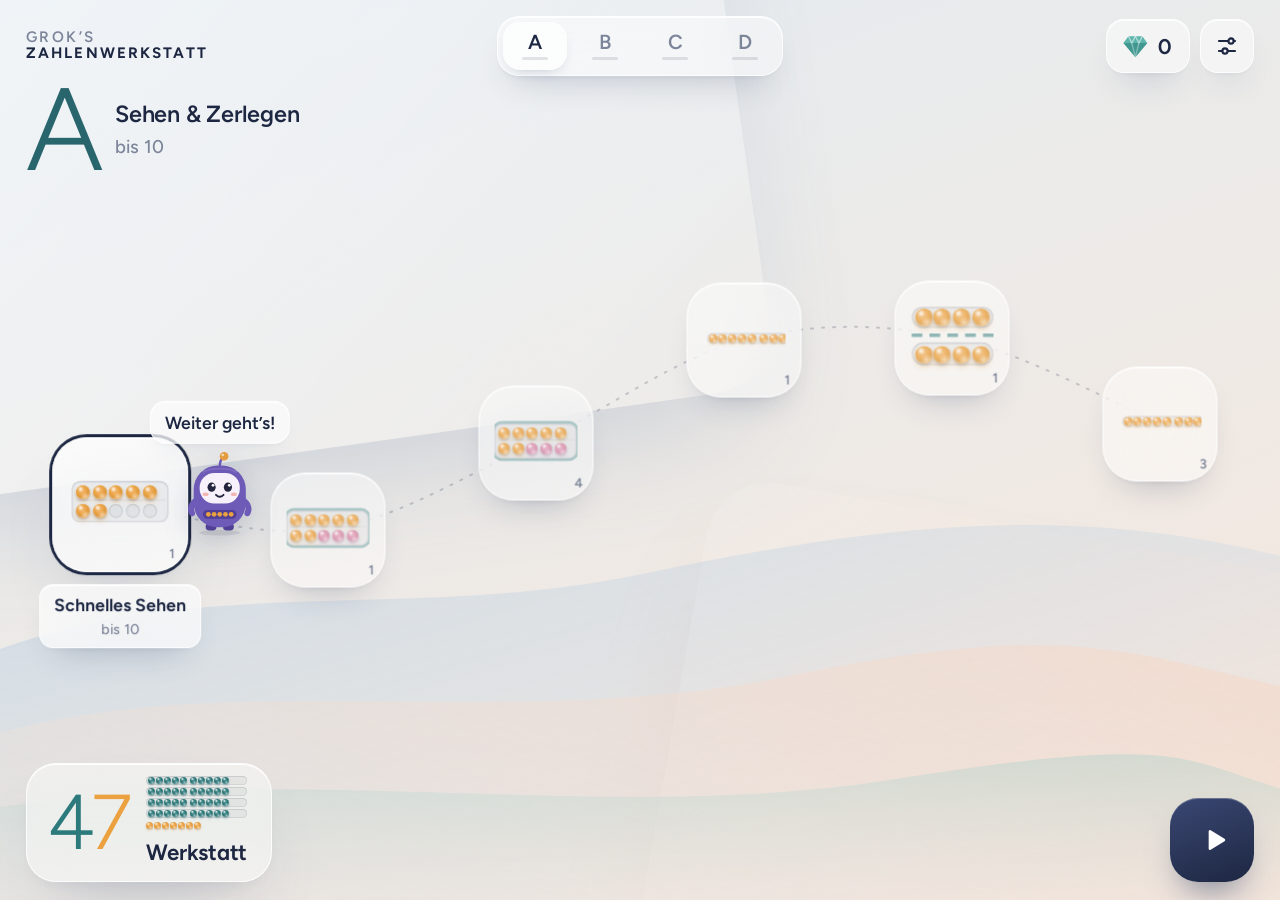
==== commit faaec0e9: "v9: iPhone/iPad – Perlengröße auf echte Safari-Höhen kalibriert, Telefon quer mit Sheet rechts, Tipp" ====
--- a/index.html
+++ b/index.html
@@ -28,7 +28,7 @@
     })();
     // Falls das Stylesheet einmal nicht lädt (z. B. kurzer 503 direkt nach einem Deploy):
     // bis zu 3-mal mit frischer URL neu laden, statt eine ungestylte Seite zu zeigen.
-    window.GZW_VERSION = '8';
+    window.GZW_VERSION = '9';
     window.gzwRetryCss = function (link) {
       var n = (+link.dataset.retry || 0) + 1;
       if (n > 3) return;
@@ -40,12 +40,12 @@
       }, 400 * n);
     };
   </script>
-  <link rel="stylesheet" href="css/style.css?v=8" onerror="gzwRetryCss(this)">
-  <link rel="stylesheet" href="css/v8.css?v=8">
+  <link rel="stylesheet" href="css/style.css?v=9" onerror="gzwRetryCss(this)">
+  <link rel="stylesheet" href="css/v8.css?v=9">
 </head>
 <body>
   <main id="app"></main>
   <noscript>Bitte JavaScript aktivieren.</noscript>
-  <script type="module" src="js/main.js?v=8"></script>
+  <script type="module" src="js/main.js?v=9"></script>
 </body>
 </html>
--- a/css/v8.css
+++ b/css/v8.css
@@ -234,6 +234,7 @@
 
 /* Held-Zahl: riesige, dünne Ziffern */
 .task { gap: 4px 18px; align-items: baseline; }
+.task.task--stack { align-items: center; }
 .task-num, .task-q, .need, .task-word, .k5-label, .zz-eq, .teen-digits {
   font-weight: var(--thin); letter-spacing: -.045em; font-variant-numeric: lining-nums;
 }
@@ -384,7 +385,7 @@
 }
 .bubble b { color: var(--ten); font-weight: 700; }
 .grok { filter: drop-shadow(0 10px 16px rgba(var(--shadow-c), .16)); }
-.grok-layer { overflow: hidden; border-radius: 0; }
+.grok-layer { overflow: hidden; border-radius: 0; z-index: 40; }
 
 /* ---------- Fertig: ruhige Glas-Ebene, Edelstein fliegt in den Zähler ---------- */
 .done { position: absolute; inset: 0; margin: 0; display: grid; place-content: center; justify-items: center; gap: clamp(14px, 3vh, 30px); padding: 20px; text-align: center; animation: v8-fade .4s var(--calm); }
@@ -643,6 +644,26 @@
   .bubble, .grok-walker .walker-bubble { font-size: .9rem; padding: 9px 12px; border-radius: 16px; }
   .num-card, .jump-chip { font-size: 1.6rem; min-height: 54px; min-width: 56px; }
   .zone-head { min-height: 2.4em; }
+  /* Werkstatt am Telefon: Knöpfe neben die Kartenreihe statt darunter – mehr Platz für die Matte */
+  .play--werkstatt .sheet-row { display: grid; grid-template-columns: auto auto; grid-auto-flow: column; align-items: center; justify-content: center; gap: 6px 10px; }
+  .play--werkstatt .sheet-row > .rail-tools { grid-row: span 2; }
+  .play--werkstatt .sheet-row > .rail-actions { grid-row: 1; grid-column: 2; }
+  .play--werkstatt .sheet-row > .sheet-more { grid-row: 2; grid-column: 2; }
+  .play--werkstatt .sheet-row .btn-icon { min-width: 40px; min-height: 40px; width: 40px; height: 40px; }
+  .play--werkstatt .zone-head { min-height: 2em; }
+  /* Zahl wandert in die Kopfzeile (die Werkstatt hat keinen Fortschritt) */
+  .play--werkstatt .stage { grid-template-rows: minmax(0, 1fr); }
+  .play--werkstatt .readout { position: absolute; top: -66px; left: 62px; right: 138px; transform: none; justify-content: center; height: 52px; z-index: 31; gap: 8px; pointer-events: none; }
+  .play--werkstatt .odo { font-size: 2.9rem; }
+  .play--werkstatt .ro-word { font-size: .78rem; min-height: 0; }
+  .play--werkstatt .ro-cards { display: none; }
+  /* Matte am Telefon: schlankere Ränder, damit die Perlen ihre volle Größe behalten */
+  .stage .bmat { padding: calc(var(--b) * .22); border-radius: calc(var(--b) * .9); }
+  .zone, .zone-units, .zone-tens.is-hundred { padding: calc(var(--b) * .14) calc(var(--b) * .12); }
+  .stage .fit-content { padding: calc(var(--bead) * .3); border-radius: calc(var(--bead) * .9); }
+  /* schmal: Bild-Knöpfe ohne Text (Bild + Puls reichen, aria-label bleibt) */
+  .act-txt { display: none; }
+  .act-btn { padding: .25em .7em; }
 
   .j-tab { width: 50px; height: 42px; border-radius: 15px; }
   .j-tabs { gap: 3px; padding: 4px; border-radius: 19px; }
@@ -659,3 +680,87 @@
   .t-row { gap: 8px; align-items: flex-start; }
   .t-l { font-size: 1.6rem; width: 24px; }
 }
+
+/* ---------- Teile die Zehn (Messer) ---------- */
+.stage .fit-content.cut-vis { padding: calc(var(--b) * 2.2) calc(var(--b) * 1.4) calc(var(--b) * 2.8); }
+.cut-track { position: relative; --bb: var(--b); }
+.cut-rod { display: flex; align-items: center; gap: calc(var(--bb) * .14); padding: calc(var(--bb) * .2) calc(var(--bb) * .3); border-radius: 999px; cursor: pointer;
+  background: var(--groove); box-shadow: inset 0 0 0 1px var(--groove-line), inset 0 calc(var(--b) * .06) calc(var(--b) * .14) var(--groove-shade); }
+.cut-rod .bead { width: var(--bb); height: var(--bb); transition: background-color .25s var(--calm), transform .3s var(--calm); }
+.cut-rod .bead:nth-child(5) { margin-right: calc(var(--bb) * .32); }
+.cut-track.is-good .cut-rod .bead--mate { animation: cut-hop .5s var(--calm) both; }
+@keyframes cut-hop { 40% { transform: translateY(-18%); } }
+.cut-knife { position: absolute; left: 0; top: calc(var(--bb) * -.5); bottom: calc(var(--bb) * -1.25); width: 0; display: flex; justify-content: center; cursor: grab; touch-action: none; transition: transform .28s var(--calm); z-index: 2; outline: none; }
+.cut-knife::before { content: ''; position: absolute; top: 0; bottom: calc(var(--bb) * .75); width: 4px; left: -2px; border-radius: 3px; background: var(--ink); box-shadow: 0 0 0 3px var(--glass-hi, rgba(255,255,255,.8)); }
+.cut-knife i { position: absolute; bottom: 0; left: calc(var(--bb) * -.55); width: calc(var(--bb) * 1.1); height: calc(var(--bb) * .9); border-radius: 999px; background: linear-gradient(160deg, color-mix(in srgb, var(--ink) 75%, #6a7bb0), var(--ink)); box-shadow: 0 12px 20px -8px rgba(29,39,66,.5), inset 0 1px 0 rgba(255,255,255,.3); transition: transform .2s var(--calm); }
+.cut-knife i::after { content: ''; position: absolute; inset: 0; margin: auto; width: 34%; height: 2px; border-radius: 2px; background: rgba(255,255,255,.65); box-shadow: 0 -5px 0 rgba(255,255,255,.4), 0 5px 0 rgba(255,255,255,.4); transform: rotate(90deg); }
+.cut-knife::after { content: ''; position: absolute; inset: -14px -28px; }
+.cut-knife.drag { transition: none; cursor: grabbing; }
+.cut-knife.drag i, .cut-knife:focus-visible i { transform: scale(1.1); }
+.cut-track.is-good .cut-knife { opacity: .25; }
+.cut-lbl { position: absolute; left: 0; top: calc(var(--bb) * -1.15); width: 0; display: flex; justify-content: center; font-weight: 300; font-size: calc(var(--bb) * .62); line-height: 1; color: var(--ink-soft, var(--ink)); white-space: nowrap; transition: transform .28s var(--calm); font-variant-numeric: tabular-nums; }
+.cut-lbl--l { color: color-mix(in srgb, var(--one) 70%, var(--ink)); }
+.cut-lbl--r { color: color-mix(in srgb, var(--mate) 70%, var(--ink)); }
+.cut-ctrl { display: flex; align-items: center; justify-content: center; gap: 12px; }
+.cut-go { display: inline-flex; align-items: center; gap: 8px; height: 54px; padding: 0 24px; border-radius: 18px; border: 0; background: var(--primary); color: #fff; font: inherit; font-weight: 600; font-size: 1.05rem; cursor: pointer; box-shadow: 0 12px 24px -12px rgba(29,39,66,.55); transition: transform .2s var(--calm), opacity .2s; }
+.cut-go svg { width: 20px; height: 20px; }
+.cut-go:active { transform: scale(.96); }
+.cut-go:disabled, .cut-step:disabled { opacity: .4; cursor: default; }
+.cut-step svg { width: 22px; height: 22px; }
+@media (max-width: 600px) { .cut-track { --bb: var(--b); } .stage .fit-content.cut-vis { padding: calc(var(--b) * 2) calc(var(--b) * .7) calc(var(--b) * 2.6); } }
+
+/* Querformat: bei hohen Matten steht die Aufgabe links neben dem Spielfeld (mehr Höhe für volle Perlengröße) */
+@media (orientation: landscape) and (min-width: 900px) {
+  .play--lege-6 .stage, .play--lege-4 .stage, .play--buendeln-2 .stage { flex-direction: row; align-items: center; gap: clamp(16px, 3vw, 48px); }
+  .play--lege-6 .stage > .task, .play--lege-4 .stage > .task, .play--buendeln-2 .stage > .task { flex: 0 0 auto; flex-direction: column; align-items: center; max-width: 28%; }
+  .play--lege-6 .stage > .bmat-host, .play--lege-6 .stage > .fitbox, .play--lege-4 .stage > .fitbox, .play--lege-4 .stage > .bmat-host, .play--buendeln-2 .stage > .bmat-host { flex: 1 1 0; align-self: stretch; min-width: 0; }
+}
+/* Ziffern 1–9 immer als eine ruhige Reihe im Sheet */
+.num-cards--digits { grid-template-columns: repeat(9, minmax(0, 1fr)); gap: 8px; }
+.num-cards--digits .num-card { min-width: 52px; min-height: 56px; font-weight: var(--thin); font-size: 1.7rem; }
+@media (max-width: 600px) { .num-cards--digits { gap: 5px; } .num-cards--digits .num-card { min-width: 0; min-height: 46px; font-size: 1.3rem; } }
+@media (max-width: 600px) { .stage .fit-content.teen-wrap { gap: 5px; padding: 6px 3px; } .stage .fit-content.house-wrap, .stage .fit-content.house { padding: 4px; } }
+@media (max-width: 600px) { .house { width: calc(var(--bead) * 16); } }
+.sheet-more[hidden], .rail [hidden] { display: none !important; }
+.rail.sheet .sheet-row > .rail-tools, .rail.sheet:has(.rail-actions:empty) .rail-tools, .rail.sheet .rail-actions { margin-left: 0; margin-right: 0; }
+@media (max-width: 600px) { .snake-game.is-narrow .snake, .snake-game.is-narrow .snake-out { max-width: calc(var(--b) * 15); } .stage .fit-content.snake-game { padding: calc(var(--bead) * .25); } }
+@media (max-width: 600px) { .play--buendeln .stage { gap: 8px; } .play--buendeln .task-num, .play--buendeln .task-q { font-size: clamp(2.2rem, 5.6vh, 3.4rem); } }
+@media (max-width: 600px) { .play--buendeln .zone-head { min-height: 2em; } }
+@media (max-width: 600px) { .act-btn { height: calc(var(--b) * 1.5); font-size: 1em; } .zone-head { min-height: calc(var(--b) * 1.5); } }
+
+/* v9 iPhone/iPad: unsichtbar vergrößerte Tippflächen (>= 44 px), ohne sichtbare Änderung */
+@media (pointer: coarse) {
+  .split-btn, .cut, .pick--1 { position: relative; }
+  .split-btn::before, .pick--1::before { content: ""; position: absolute; left: 50%; top: 50%; width: max(100%, 44px); height: max(100%, 44px); transform: translate(-50%, -50%); }
+  .cut::before { content: ""; position: absolute; left: 50%; top: 50%; width: max(100%, 22px); height: max(100%, 48px); transform: translate(-50%, -50%); }
+}
+html, body { overscroll-behavior: none; -webkit-text-size-adjust: 100%; }
+
+/* v9 Telefon quer (iPhone landscape): Teile-Sheet als Spalte rechts statt unten, damit die Bühne die volle Höhe hat */
+@media (orientation: landscape) and (max-height: 500px) {
+  .play-card, .play .play-card:has(.picker) {
+    grid-template-columns: minmax(0, 1fr) auto; grid-template-rows: auto minmax(0, 1fr); gap: 6px 12px;
+    padding: max(8px, env(safe-area-inset-top)) max(12px, env(safe-area-inset-right)) max(8px, env(safe-area-inset-bottom)) max(12px, env(safe-area-inset-left));
+  }
+  .play-head { grid-column: 1 / -1; min-height: 44px; }
+  .play-card > .stage { grid-column: 1; grid-row: 2; }
+  .play-card > .rail.sheet { grid-column: 2; grid-row: 2; align-self: center; width: auto; min-width: 0; max-width: 42vw; max-height: 100%; overflow: auto; padding: 6px 10px 10px; border-radius: 24px; }
+  .rail.sheet .sheet-row { flex-direction: column; align-items: center; gap: 8px; }
+  .rail.sheet .picker { flex-direction: column; align-items: center; gap: 6px; }
+  .play--werkstatt .stage { grid-template-columns: auto minmax(0, 1fr); grid-template-rows: minmax(0, 1fr); gap: 10px; }
+  .play--werkstatt .readout { flex-direction: column; gap: 2px; }
+  .bmat .zone-head .act-btn .act-txt { display: none; }   /* Knopf bleibt sichtbar (Symbol), Text spart Breite */
+  .bmat .zone-head .act-btn { padding-inline: calc(var(--b) * .45); }
+  .rail.sheet .sheet-grab { display: none; }
+  .rail.sheet .love-tray { flex-direction: column; align-items: center; gap: 6px; }
+  .rail.sheet .rail-tools { justify-content: center; }
+  .task-num, .task-q { font-size: clamp(2rem, 13vh, 3.6rem); }
+  .need { font-size: clamp(2rem, 12vh, 3.4rem); }
+  .odo { font-size: clamp(2.6rem, 16vh, 4.4rem); }
+  .choice { min-height: 48px; min-width: 52px; font-size: 1.5rem; }
+  .journey { padding: max(8px, env(safe-area-inset-top)) max(14px, env(safe-area-inset-right)) max(8px, env(safe-area-inset-bottom)) max(14px, env(safe-area-inset-left)); }
+  .j-title { height: 0; margin: 0; overflow: hidden; visibility: hidden; }   /* Phase steht schon in den Tabs */
+  .j-werk { padding: 6px 16px; border-radius: 22px; }
+  .j-werk-n { font-size: 2.2rem; }
+  .j-go { width: 60px; height: 60px; border-radius: 20px; }
+}
